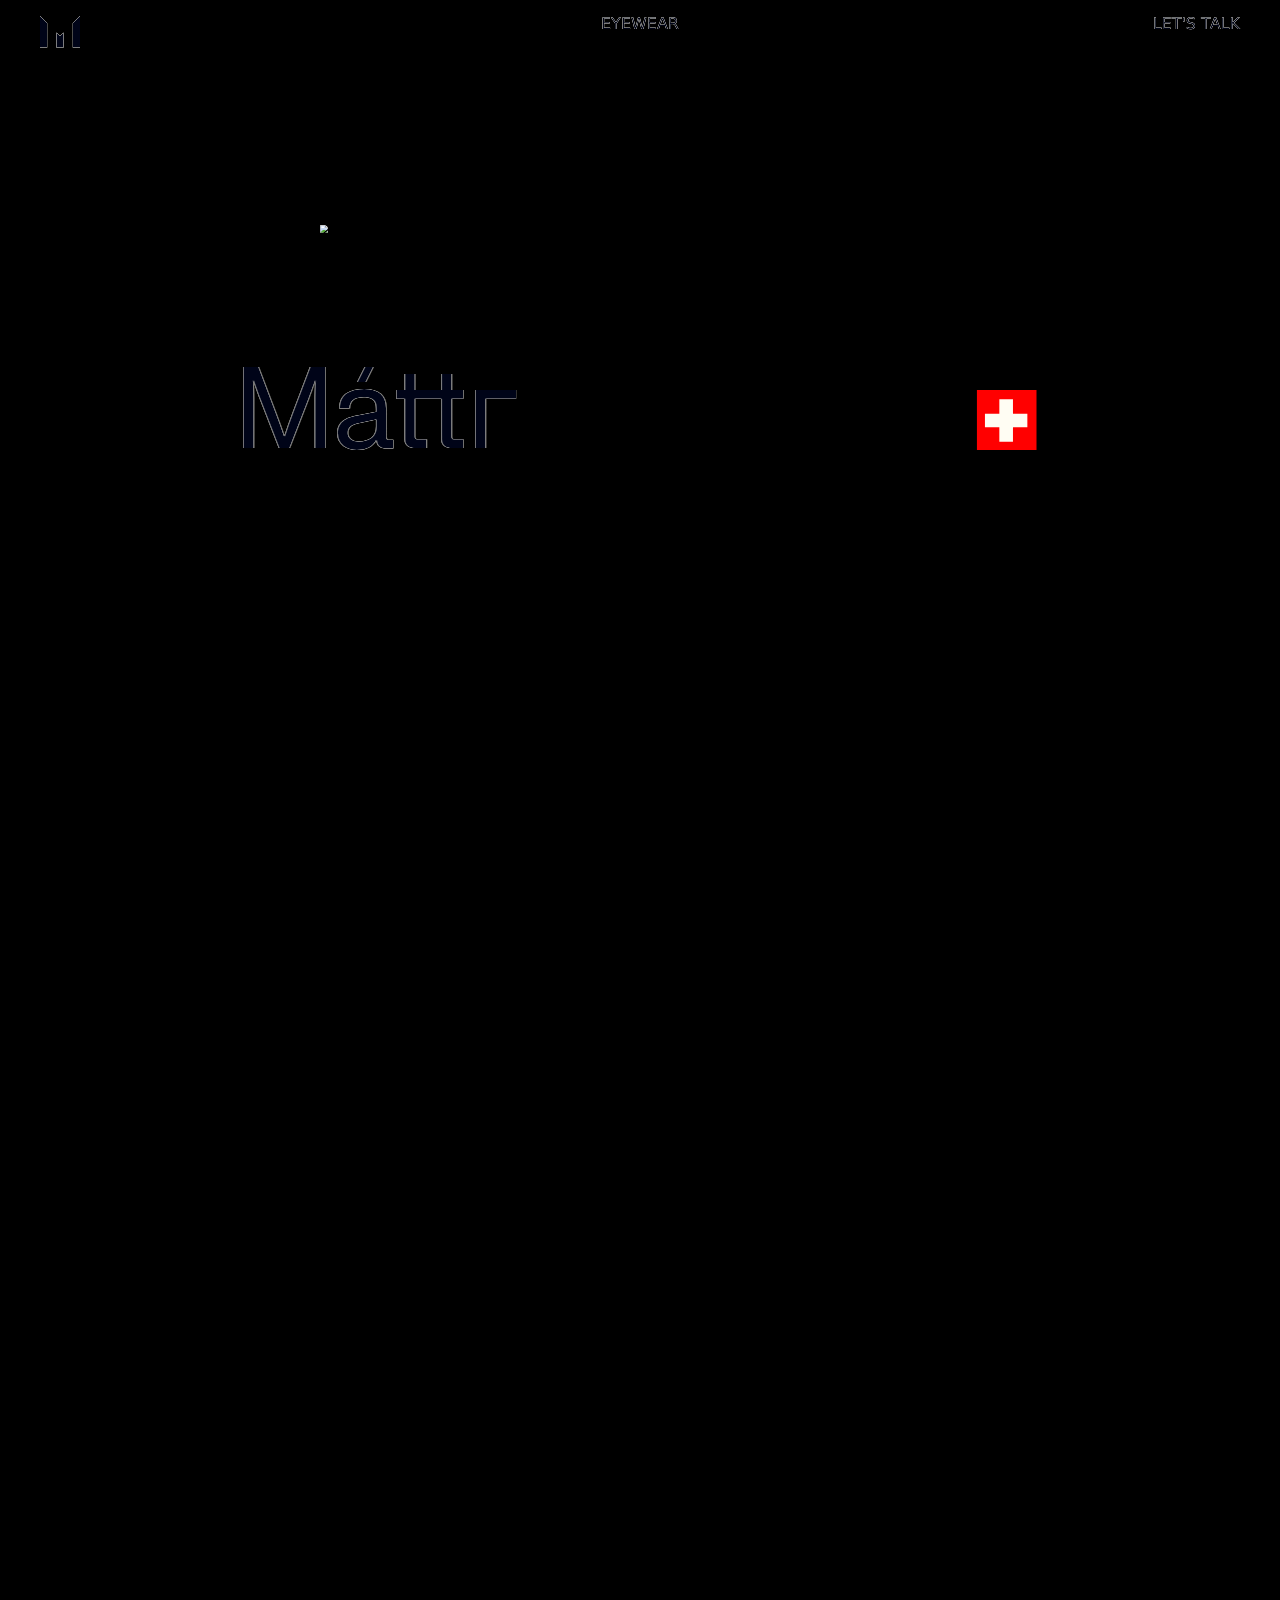
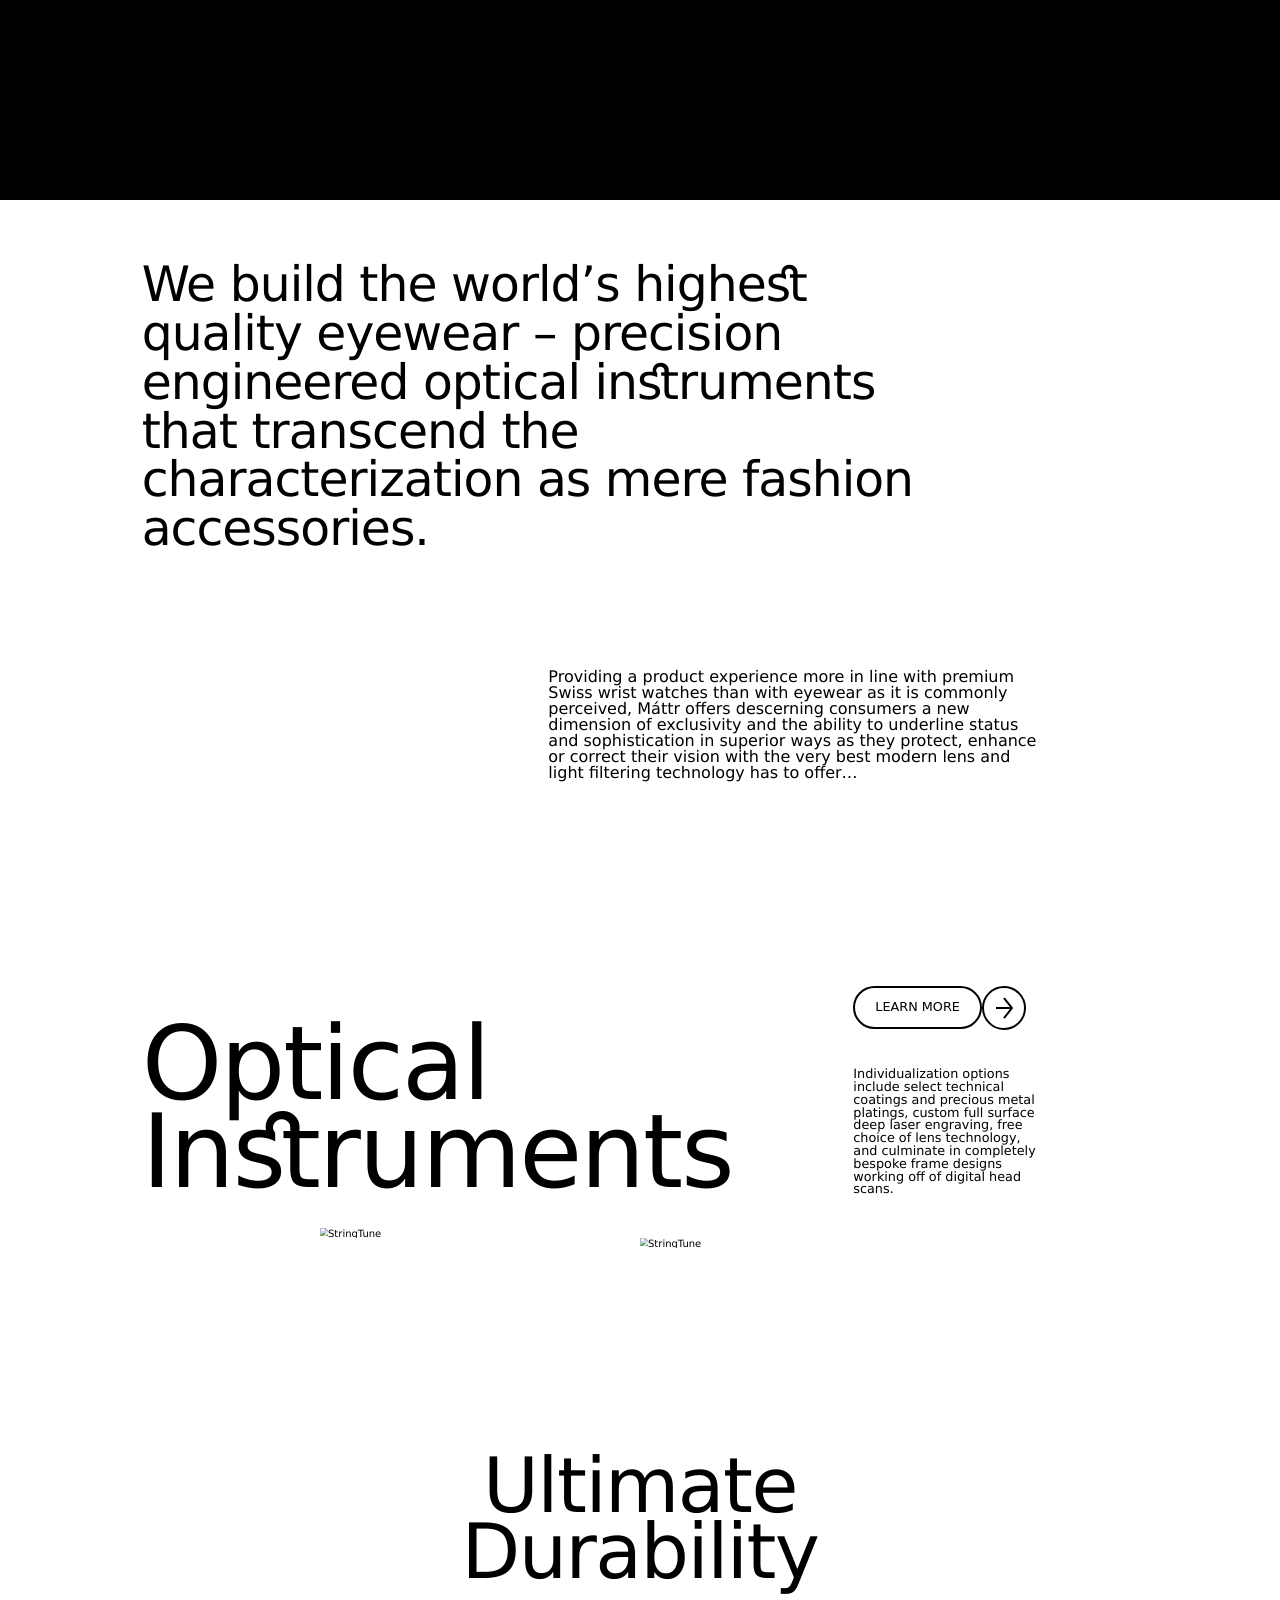
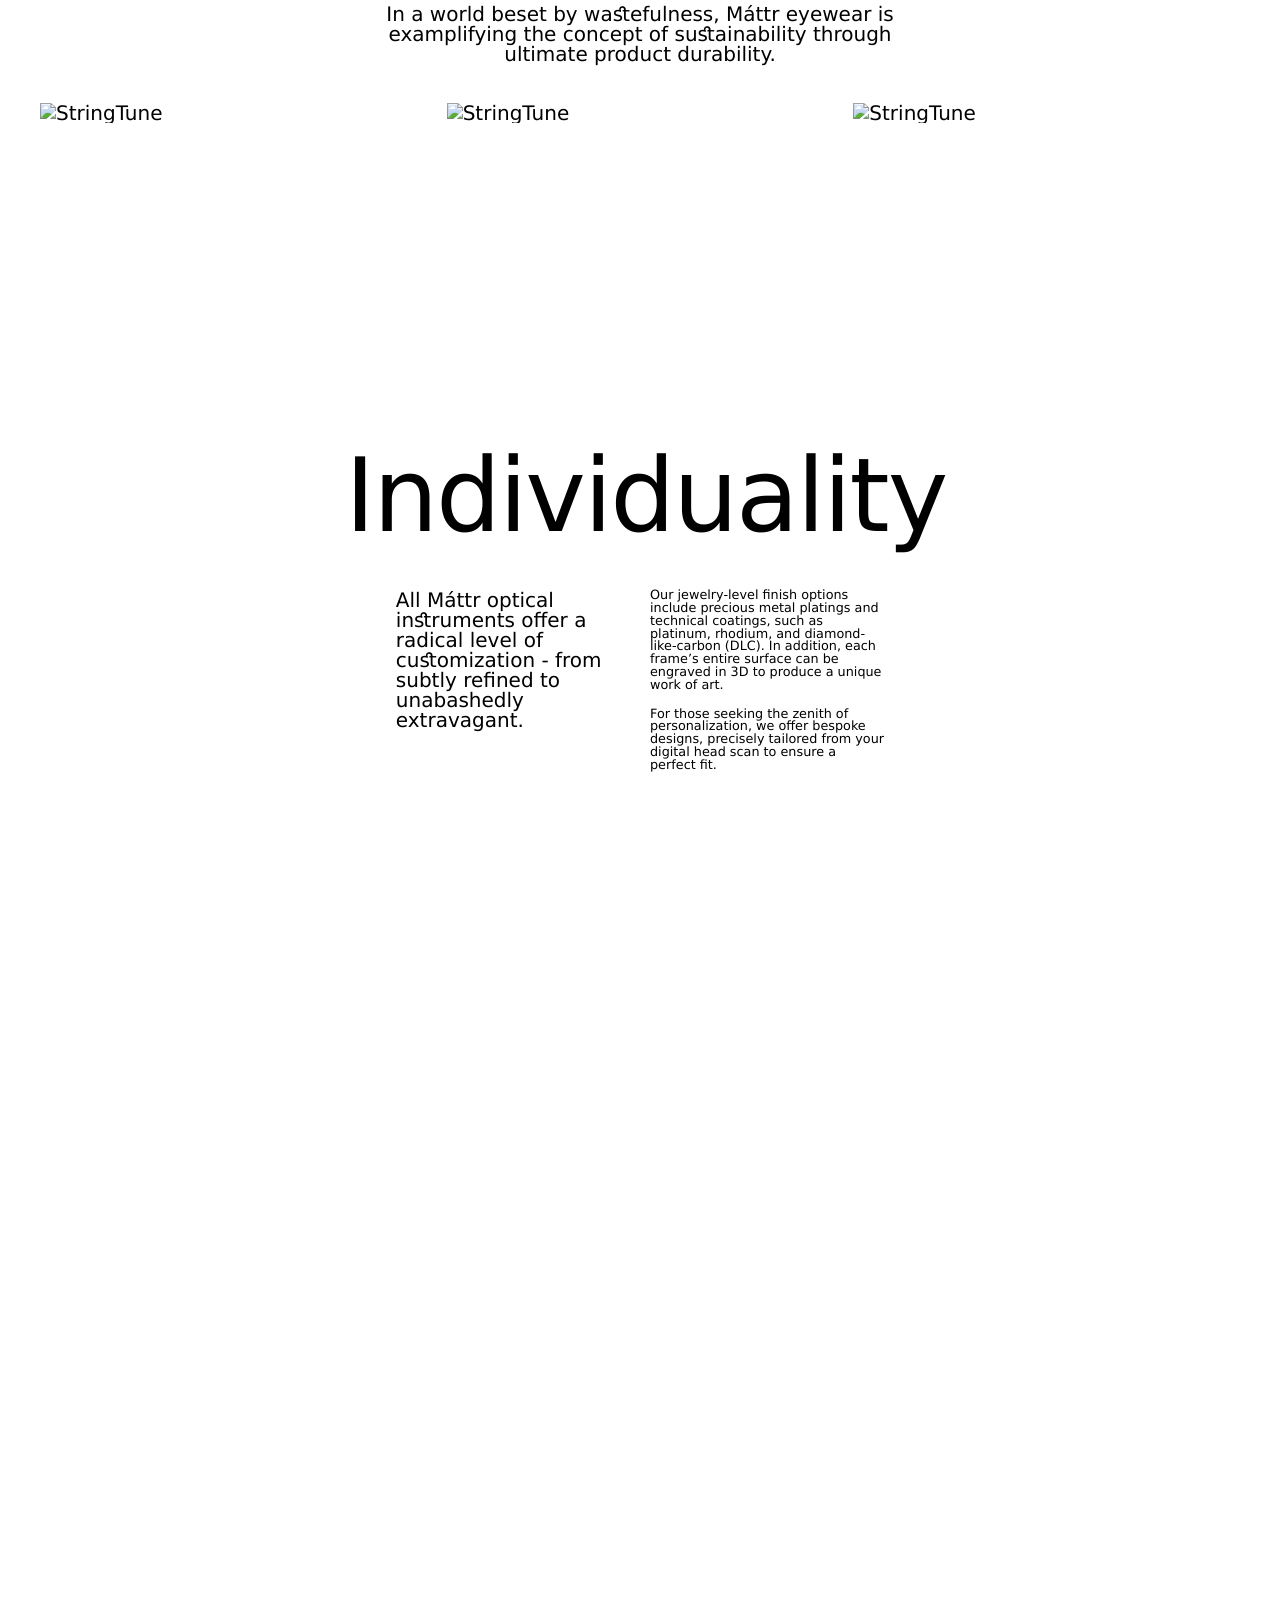
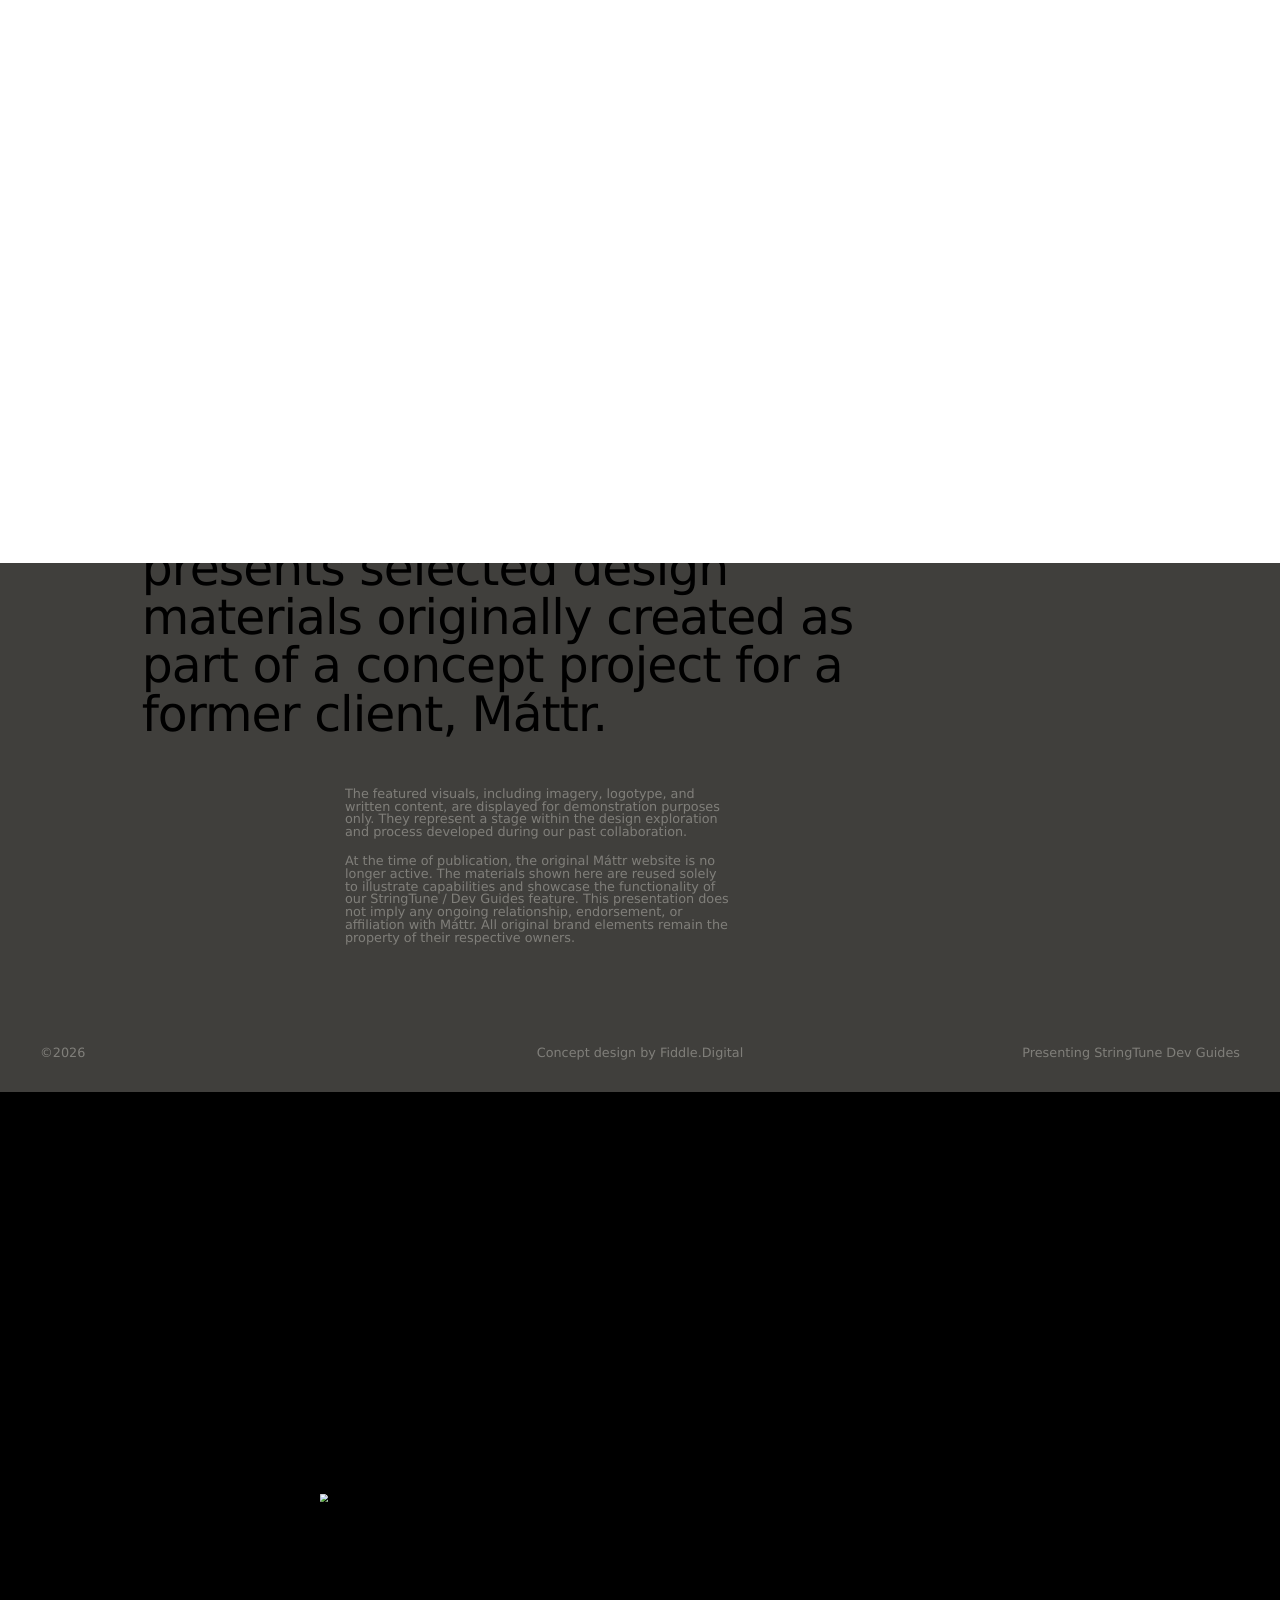
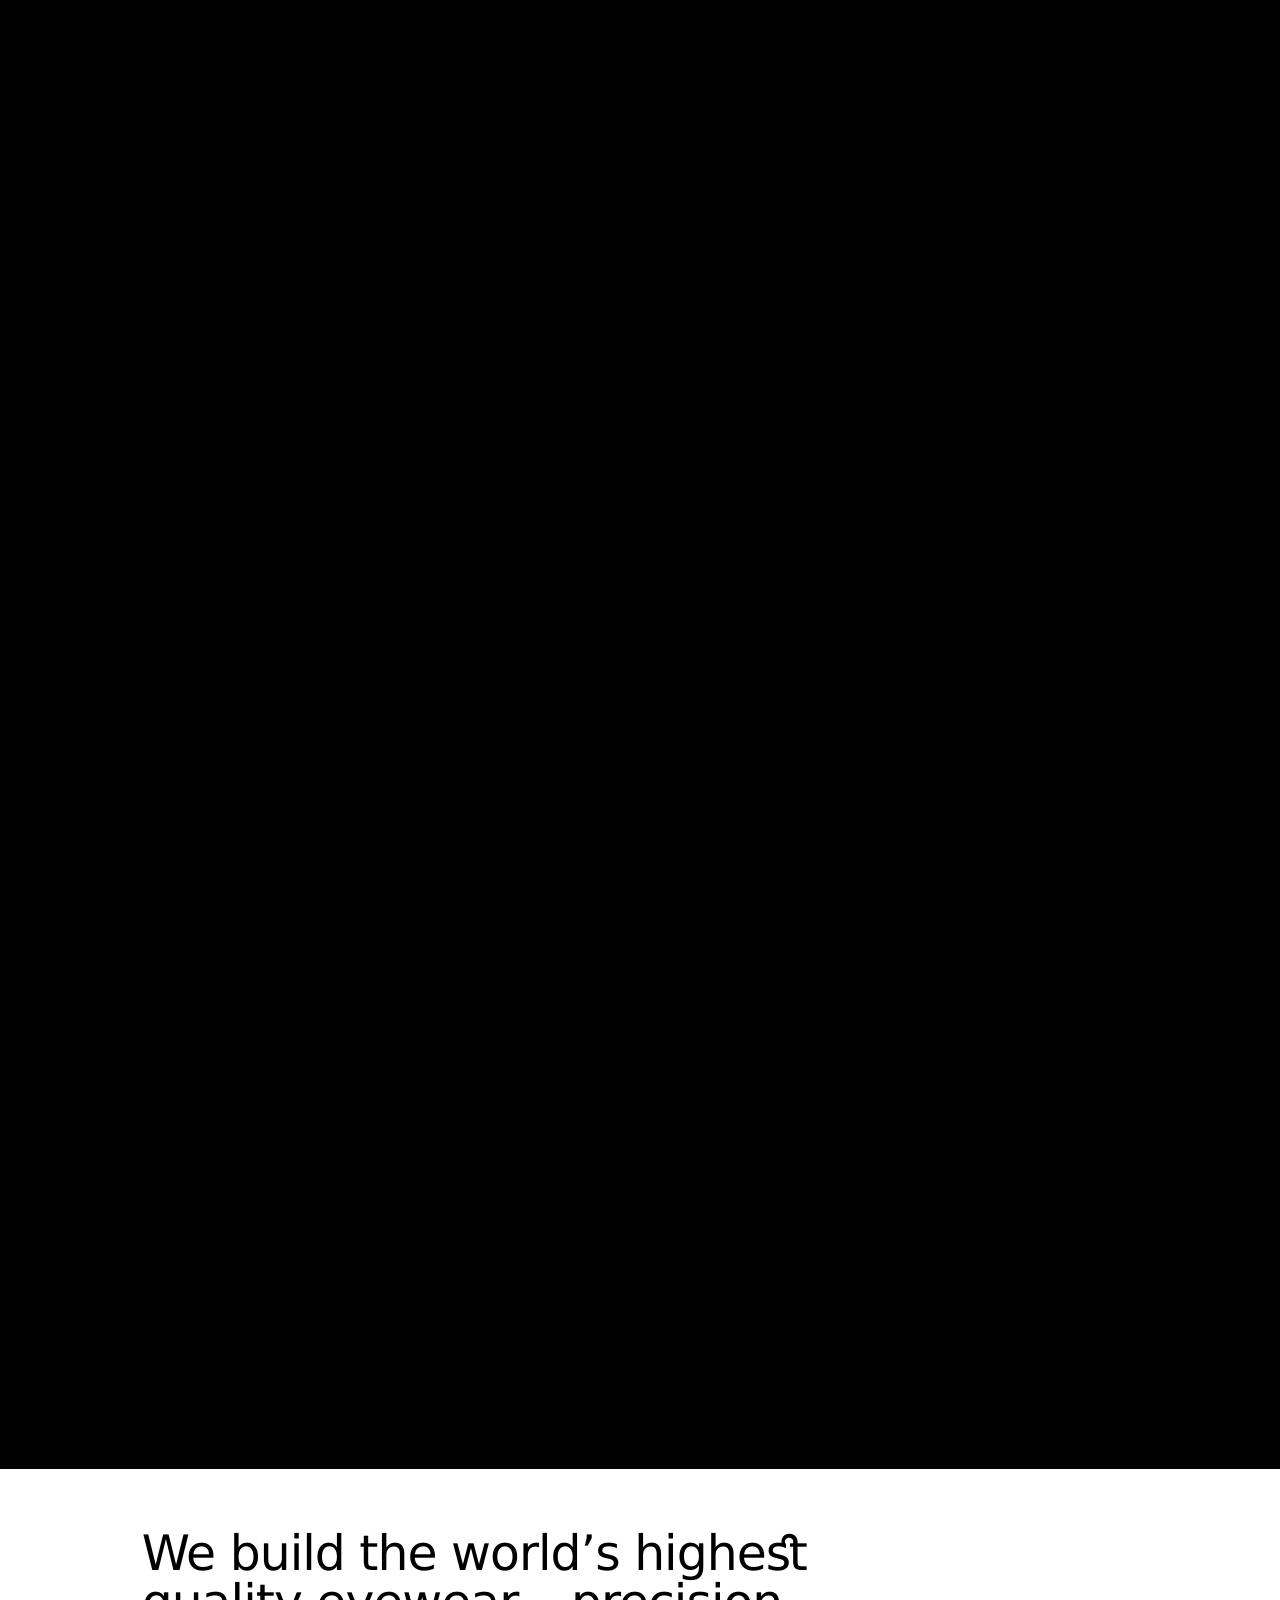
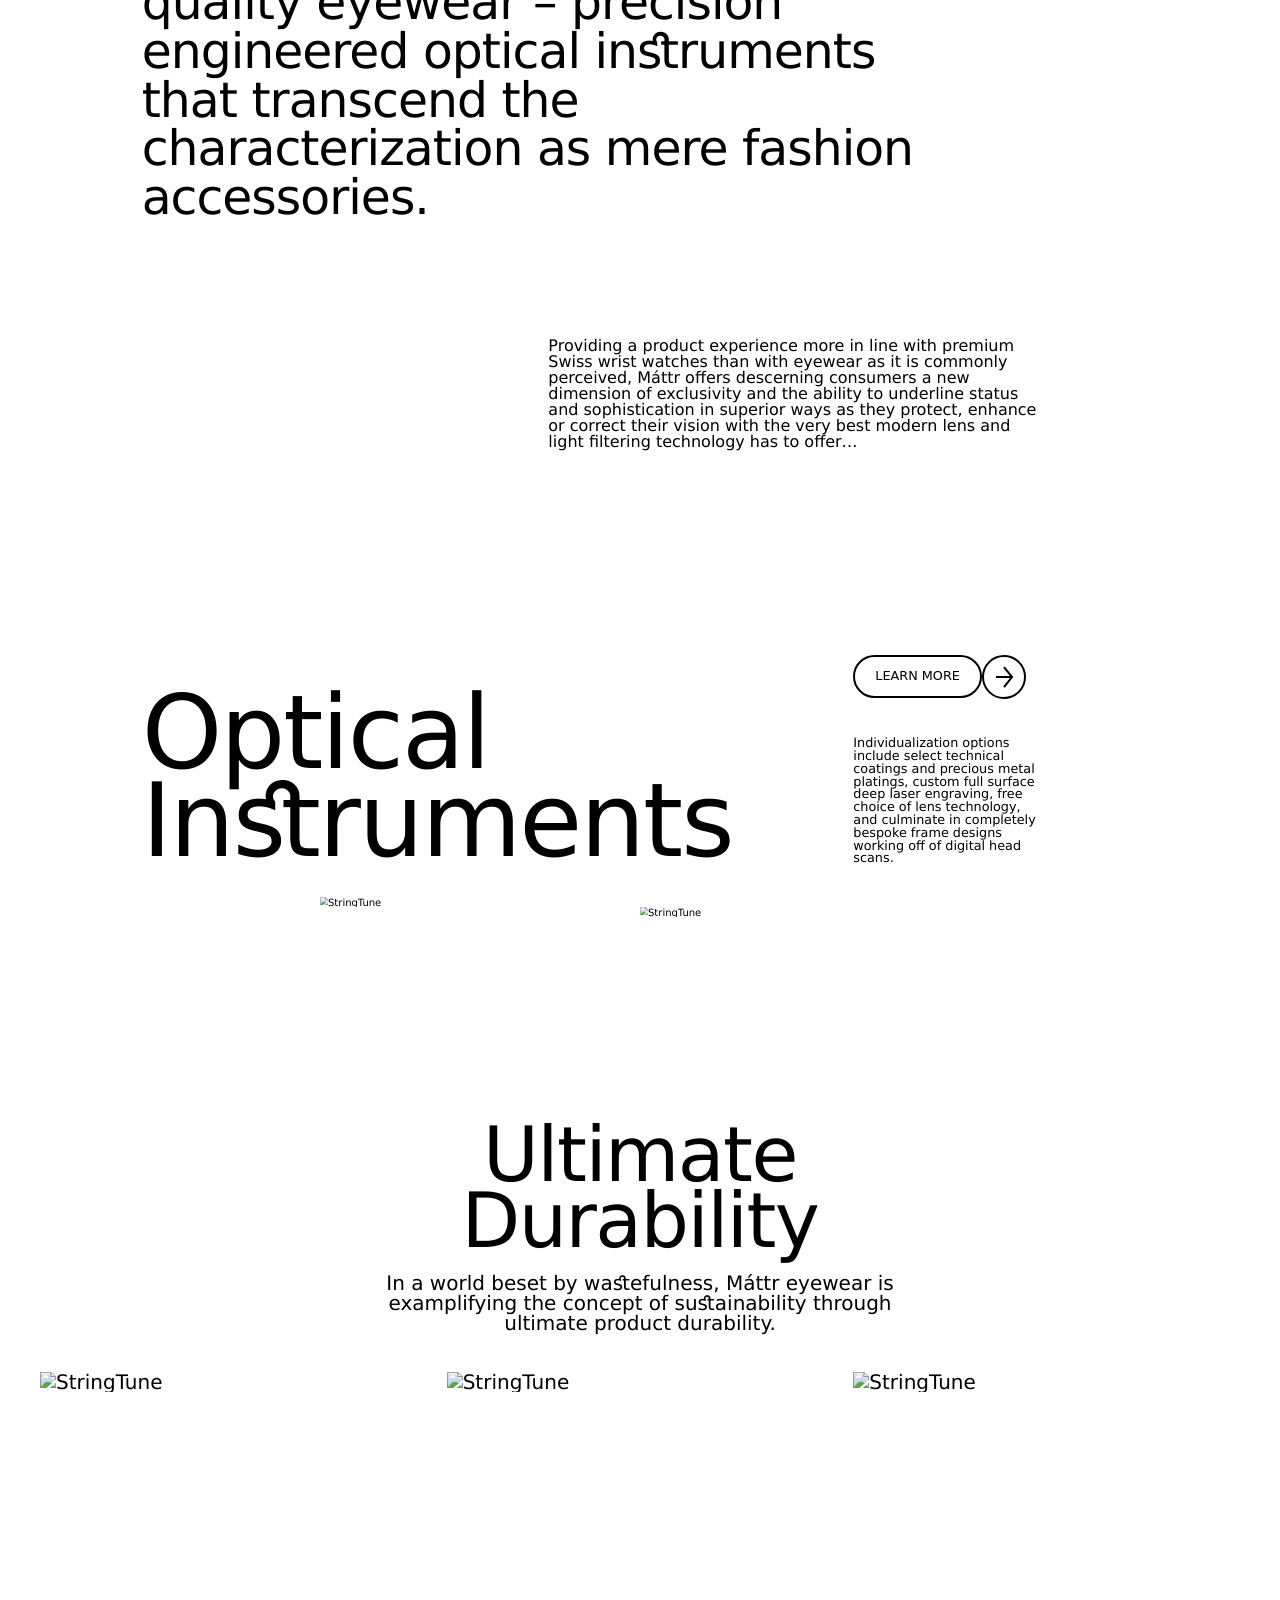
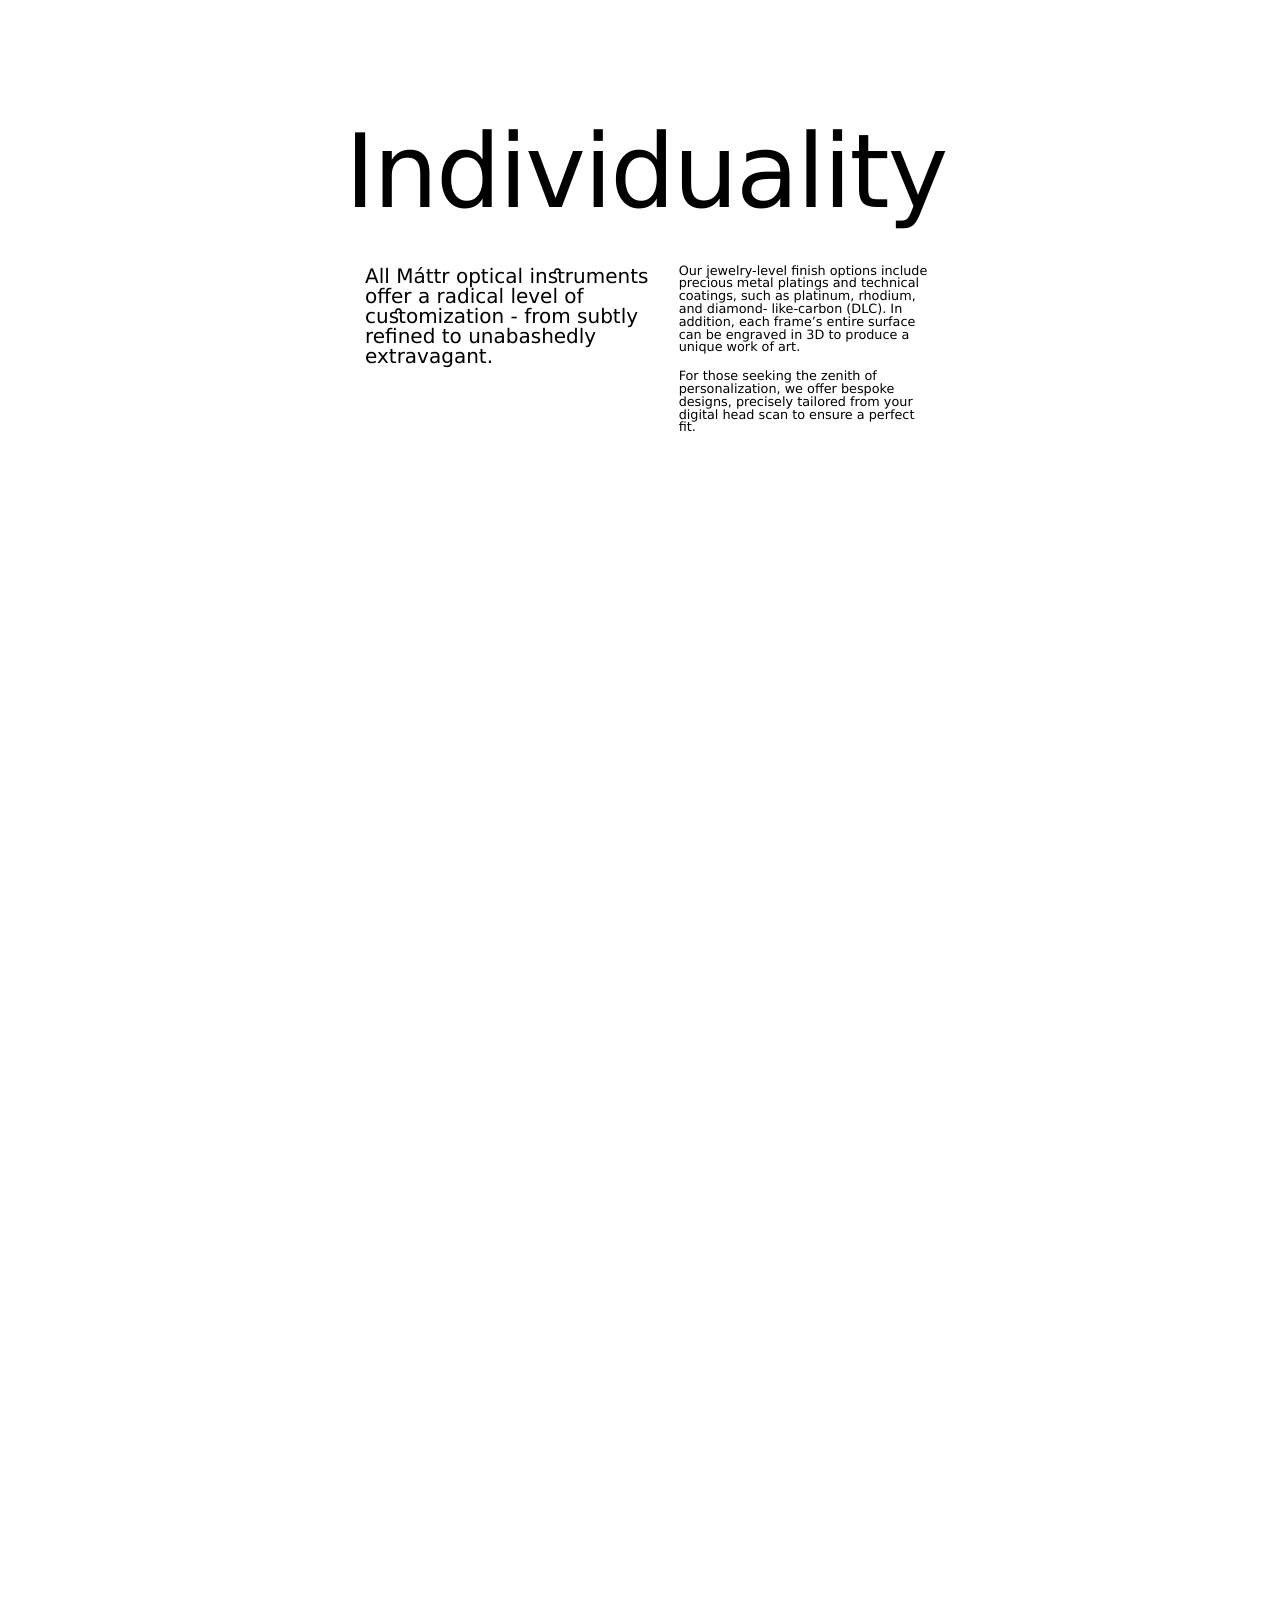
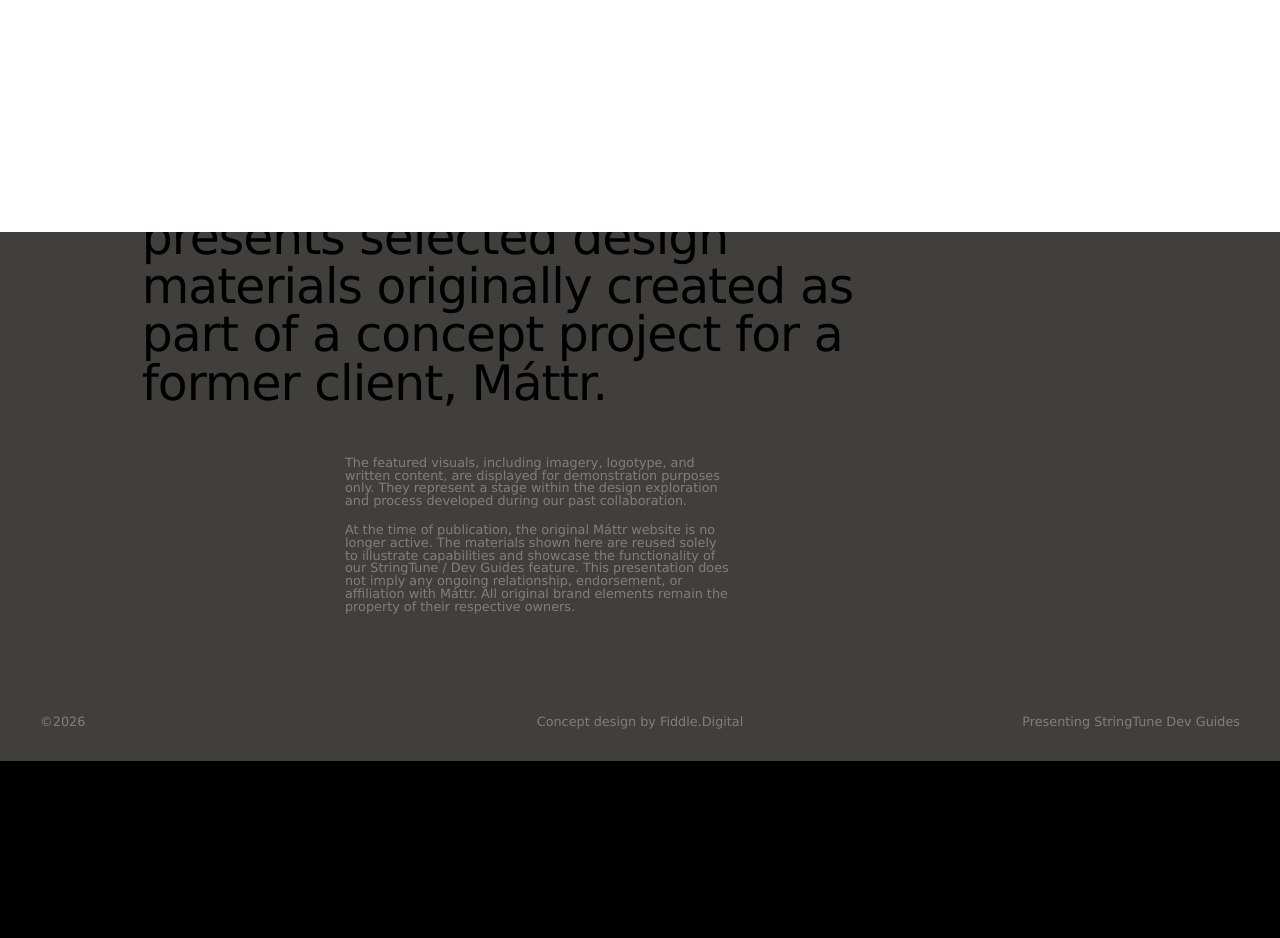
==== index.html @ d2b62308 "Rename dev-guides-demo.fiddle.digital.html to index.html" ====
<!doctype html>
<html lang="en">
 <head>
  <meta charset="utf-8">
  <meta name="viewport" content="width=device-width, initial-scale=1">
  <title>String Tune</title>
  <style>@charset "UTF-8";h1,h2,h3,h4,h5,h6,p{margin:0}ol,ol *,ul,ul *{list-style-type:none;margin:0;padding:0}hr{background-color:rgba(var(--c-white),.1);border:none;height:1px}input,textarea{background-color:transparent;border:none;border-radius:.2rem;box-shadow:inset 0 0 0 2px var(--c-black);box-sizing:border-box;color:var(--c-black);cursor:text;display:block;font-family:var(--font);font-feature-settings:"dlig","ss03","ss08","ss06";font-size:16px;margin:0;padding:.4rem}@media(min-width:1024px){input,textarea{display:inline-block;font-size:var(--body-font-size)}}input:-moz-focusring,input:-moz-submit-invalid,input:invalid,input:optional,input:required,textarea:-moz-focusring,textarea:-moz-submit-invalid,textarea:invalid,textarea:optional,textarea:required{border:none;box-shadow:none;outline:none}input:-internal-autofill-selected,input:-webkit-autofill,input:-webkit-autofill:focus,input:-webkit-autofill:hover,select:-webkit-autofill,select:-webkit-autofill:focus,select:-webkit-autofill:hover,textarea:-webkit-autofill,textarea:-webkit-autofill:focus,textarea:-webkit-autofill:hover{background-color:var(--c-black)!important;background-image:none!important;-webkit-box-shadow:0 0 0 1000px var(--c-black) inset;color:var(--c-white)!important}input:-webkit-autofill{-webkit-text-fill-color:var(--c-white)!important}input::-moz-placeholder,textarea::-moz-placeholder{color:var(--c-purple);opacity:1}input::placeholder,textarea::placeholder{color:var(--c-purple);opacity:1}input[disabled]::-moz-placeholder,textarea[disabled]::-moz-placeholder{color:var(--c-purple);opacity:0}input[disabled]::placeholder,textarea[disabled]::placeholder{color:var(--c-purple);opacity:0}input:focus,textarea:focus{outline:none}input:focus,input:hover,textarea:focus,textarea:hover{box-shadow:inset 0 0 0 2px var(--c-black),0 0 0 1px var(--c-black)}input.-naked,textarea.-naked{box-shadow:none}button{background-color:transparent;border:none;color:var(--c-white);cursor:pointer;font-family:var(--font);font-size:var(--body-font-size);line-height:var(--body-line-height,1.2);margin:0;padding:0;touch-action:manipulation}button,button span{display:block;position:relative}figure{margin:0}img,svg,video{display:block;width:100%}.-dn{display:none}@font-face{font-family:Switzer-Bold;font-style:normal;src:url(/fonts/Switzer-Semibold.woff2) format("woff2")}@font-face{font-family:Switzer-Medium;font-style:normal;src:url(/fonts/Switzer-Medium.woff2) format("woff2")}:root{--type-step:1.25;--body-font-size:1rem;--body-line-height:1;--p:1rem;--m:calc(var(--p)/var(--type-step));--mm:calc(var(--m)/var(--type-step));--h6:calc(var(--p)*var(--type-step));--h5:calc(var(--h6)*var(--type-step));--h4:calc(var(--h5)*var(--type-step));--h3:calc(var(--h4)*var(--type-step));--h2:calc(var(--h3)*var(--type-step));--h1:calc(var(--h2)*var(--type-step));--large:clamp(var(--h1),calc(var(--h1)*pow(var(--type-step), 4)),8vw);--ls-intencity:-2}h1,h2,h3,h4,h5,h6{font-family:var(--font);font-weight:400;line-height:var(--body-line-height)}.-h1,h1{font-family:var(--font-m);font-size:var(--h1);letter-spacing:calc(var(--h1)/100*var(--ls-intencity));line-height:.857}.-h2,h2{font-size:var(--h2);letter-spacing:calc(var(--h2)/100*var(--ls-intencity));line-height:.952}.-h3,h3{font-size:var(--h3);letter-spacing:calc(var(--h3)/100*var(--ls-intencity));line-height:1}.-h4,h4{font-size:var(--h4);letter-spacing:calc(var(--h4)/100*var(--ls-intencity));line-height:1}.-h5,h5{font-size:var(--h5);letter-spacing:calc(var(--h5)/100*var(--ls-intencity));line-height:1.1}.-h6,h6{font-size:var(--h6);letter-spacing:calc(var(--h6)/100*var(--ls-intencity));line-height:1.1}.-lrg{font-family:var(--font-m);font-size:var(--large);letter-spacing:calc(var(--large)/100*var(--ls-intencity));line-height:.859}.-p{font-size:var(--p)}.-m,.-p{letter-spacing:normal;line-height:var(--body-line-height)}.-m{font-feature-settings:normal;font-size:var(--m)}.-mm{font-feature-settings:"ss03";font-size:var(--mm);letter-spacing:normal;line-height:var(--body-line-height)}.-m.-up,.-mm.-up{font-family:var(--font-m)}.-up{line-height:1;text-transform:uppercase}.-noup{text-transform:none}.-tac{text-align:center}.-taj{line-height:1;text-align:justify;-moz-text-align-last:justify;text-align-last:justify}a{color:var(--c-black);text-decoration:none}.-black a{color:var(--c-white)}@media(min-width:1024px){.-link,a{--h-underline:1px;background:linear-gradient(0deg,var(--c-black),var(--c-black)) no-repeat 100% 100%/0 var(--h-underline);transition:background-size .45s var(--f-smooth)}.-black .-link,.-black a{background:linear-gradient(0deg,var(--c-white),var(--c-white)) no-repeat 100% 100%/0 var(--h-underline)}.-link:hover,a:hover{background-position-x:left;background-size:100% var(--h-underline);transition:background-size .45s var(--f-cubic)}a.-exact-active,a.-nl{--h-underline:none;background:none}}@media(max-width:1600px){.-mid-h1{font-size:var(--h1);letter-spacing:calc(var(--h1)/100*var(--ls-intencity));line-height:.857}.-mid-h2{font-size:var(--h2);letter-spacing:calc(var(--h2)/100*var(--ls-intencity));line-height:.952}.-mid-h3{font-size:var(--h3);letter-spacing:calc(var(--h3)/100*var(--ls-intencity));line-height:1}.-mid-h4{font-size:var(--h4);letter-spacing:calc(var(--h4)/100*var(--ls-intencity));line-height:1}.-mid-h5{font-size:var(--h5);letter-spacing:calc(var(--h5)/100*var(--ls-intencity));line-height:1.1}.-mid-h6{font-size:var(--h6);letter-spacing:calc(var(--h6)/100*var(--ls-intencity));line-height:1.1}.-mid-lrg{font-size:var(--large);letter-spacing:calc(var(--large)/100*var(--ls-intencity));line-height:.859}.-mid-p{font-size:var(--p);letter-spacing:normal;line-height:var(--body-line-height)}.-mid-m{font-size:var(--m)}.-mid-m,.-mid-mm{letter-spacing:normal;line-height:1}.-mid-mm{font-size:var(--mm)}.-mid-up{text-transform:uppercase}.-mid-tac{text-align:center}.-mid-taj{text-align:justify;-moz-text-align-last:justify;text-align-last:justify}}@media(max-width:1024px){.-m-h1{font-size:var(--h1);letter-spacing:calc(var(--h1)/100*var(--ls-intencity));line-height:.857}.-m-h2{font-size:var(--h2);letter-spacing:calc(var(--h2)/100*var(--ls-intencity));line-height:.952}.-m-h3{font-size:var(--h3);letter-spacing:calc(var(--h3)/100*var(--ls-intencity));line-height:1}.-m-h4{font-size:var(--h4);letter-spacing:calc(var(--h4)/100*var(--ls-intencity));line-height:1}.-m-h5{font-size:var(--h5);letter-spacing:calc(var(--h5)/100*var(--ls-intencity))}.-m-h5,.-m-h6{line-height:1.1}.-m-h6{font-size:var(--h6);letter-spacing:calc(var(--h6)/100*var(--ls-intencity))}.-m-lrg{font-size:var(--large);line-height:.859}.-m-p{font-size:var(--p);letter-spacing:normal;line-height:var(--body-line-height)}.-m-m{font-size:var(--m)}.-m-m,.-m-mm{letter-spacing:normal;line-height:1}.-m-mm{font-size:var(--mm)}.-m-up{text-transform:uppercase}.-m-tac{text-align:center}.-m-taj{text-align:justify;-moz-text-align-last:justify;text-align-last:justify}}.fdcm--setup{--fdcm--font:"Manrope",system-ui,-apple-system,BlinkMacSystemFont,"Segoe UI",Roboto,Oxygen,Ubuntu,Cantarell,"Open Sans","Helvetica Neue",sans-serif;--fdcm--font-size:1rem;--fdcm--font-step:1.28;--fdcm--line-height:1.4;--fdcm--timing-function:cubic-bezier(.22,.31,0,1);--fdcm--border-radius-default:.3rem;--fdcm--bg-default:#101214;--fdcm--body-text-main-default:#ded4e6;--fdcm--body-text-secondary-default:#b8a5b8;--fdcm--body-text-reverse-default:var(--fdcm--bg-default);--fdcm--ui-main-default:var(--fdcm--body-text-secondary-default);--fdcm--ui-secondary-default:#544d56;--fdcm--ui-highlight-main-default:#fff;--fdcm--ui-highlight-secondary-default:#746a76}.fdcm--container,.fdcm--setup button{font-family:var(--fdcm--font);font-size:var(--fdcm--font-size);font-weight:500;line-height:var(--fdcm--line-height)}.fdcm--container{background-color:var(--fdcm--bg,var(--fdcm--bg-default));border-radius:calc(var(--fdcm--border-radius, var(--fdcm--border-radius-default))*2);bottom:var(--fdcm--position-bottom,1em);color:var(--fdcm--body-text-secondary,var(--fdcm--body-text-secondary-default));font-optical-sizing:auto;left:var(--fdcm--position-left,1em);max-width:540px;opacity:1;padding:.8rem 1rem 1rem;position:fixed;right:var(--fdcm--position-right,1em);transform:translate(0);transition:transform .15s var(--fdcm--timing-function),opacity .15s var(--fdcm--timing-function);z-index:90}.fdcm--container.-leave{opacity:0;transform:translateY(1rem)}.fdcm--setup.-light-theme{--fdcm--bg-default:#fff;--fdcm--body-text-main-default:#101214;--fdcm--body-text-secondary-default:#596375;--fdcm--ui-main-default:#ded4e6;--fdcm--ui-secondary-default:#e6dfe4;--fdcm--ui-highlight-main-default:#b8a5b8;--fdcm--ui-highlight-secondary-default:#c9c3c8}.fdcm--title{font-size:calc(var(--fdcm--font-size)*var(--fdcm--font-step));margin-bottom:calc(var(--fdcm--font-size)/2)}.fdcm--subtitle,.fdcm--title{color:var(--fdcm--body-text-main,var(--fdcm--body-text-main-default));font-weight:600}.fdcm--description button{display:block}.fdcm--link{background:none;color:var(--fdcm--body-text-main,var(--fdcm--body-text-main-default));cursor:pointer;display:inline;font-weight:600;margin:0;padding:0;text-decoration:underline}.fdcm--setup:not(.-light-theme) .fdcm--link.-secondary{color:var(--fdcm--ui-highlight-secondary,var(--fdcm--ui-highlight-secondary-default))}.fdcm--actions{display:flex;gap:.5rem;margin-top:calc(var(--fdcm--font-size)*1);width:100%}.fdcm--button{background-color:var(--fdcm--ui-main,var(--fdcm--ui-main-default));border-radius:calc(var(--fdcm--border-radius, var(--fdcm--border-radius-default))*1);color:var(--fdcm--body-text-reverse,var(--fdcm--body-text-reverse-default));flex:1;font-size:clamp(12px,var(--fdcm--font-size)/var(--fdcm--font-step),var(--fdcm--font-size)/var(--fdcm--font-step));padding:.6rem 1.8rem;white-space:nowrap}.-light-theme .fdcm--button,.fdcm--button.-secondary{color:var(--fdcm--body-text-main,var(--fdcm--body-text-main-default))}.fdcm--button.-secondary{background-color:var(--fdcm--ui-secondary,var(--fdcm--ui-secondary-default))}@media(min-width:1024px){.fdcm--setup{--fdcm--font-size:.7rem;bottom:var(--fdcm--position-bottom,1em);left:var(--fdcm--position-left,initial);right:var(--fdcm--position-right,1em);top:var(--fdcm--position-top,initial)}.fdcm--link:hover{color:var(--fdcm--ui-highlight-main,var(--fdcm--ui-highlight-main-default))!important}.-light-theme .fdcm--link.-secondary:hover{color:var(--fdcm--body-text-secondary,var(--fdcm--body-text-secondary-default))}.fdcm--button{transition:background-color .3s var(--fdcm--timing-function)}.fdcm--button.-primary:hover{background-color:var(--fdcm--ui-highlight-main,var(--fdcm--ui-highlight-main-default))}.fdcm--button.-secondary:hover{background-color:var(--fdcm--ui-highlight-secondary,var(--fdcm--ui-highlight-secondary-default))}}.fdcm--popup{align-items:center;color:var(--fdcm--body-text-secondary,var(--fdcm--body-text-secondary-default));display:flex;font-family:var(--fdcm--font);font-optical-sizing:auto;font-size:var(--fdcm--font-size);font-weight:500;justify-content:center;inset:0;line-height:var(--fdcm--line-height);overflow:hidden;position:fixed;z-index:100000000}.fdcm--overlay{background-color:transparent;display:block;height:100%;left:0;position:absolute;top:0;transition:background-color .3s var(--fdcm--timing-function);width:100%}.fdcm--overlay.-ready{background-color:#000c}.fdcm--setting-container{background-color:var(--fdcm--bg,var(--fdcm--bg-default));border-radius:calc(var(--fdcm--border-radius, var(--fdcm--border-radius-default))*2);max-width:720px;opacity:0;overflow:hidden;position:relative;transform:scale(1.2) translate(0);transition:transform .225s var(--fdcm--timing-function),opacity .225s var(--fdcm--timing-function);transition-delay:75ms}.fdcm--setting-container.-ready{opacity:1;transform:scale(1) translate(0)}.fdcm--header{align-items:center;background-color:var(--fdcm--bg,var(--fdcm--bg-default));border-bottom:1px solid var(--fdcm--ui-secondary,var(--fdcm--ui-secondary-default));display:flex;justify-content:space-between;padding:.8rem 1rem}.fdcm--header .fdcm--title{margin-bottom:0}.fdcm--icon-close{display:block;padding:calc(var(--fdcm--font-size)/4)}.fdcm--icon-close:before{aspect-ratio:1/1;content:"×";display:block;font-size:calc(var(--fdcm--font-size)*var(--fdcm--font-step)*var(--fdcm--font-step));line-height:calc(var(--fdcm--font-size)*var(--fdcm--font-step)*var(--fdcm--font-step));width:calc(var(--fdcm--font-size)*var(--fdcm--font-step)*var(--fdcm--font-step))}.fdcm--body{max-height:60vh;overflow-y:scroll}.fdcm--body-scroll{padding:1rem 1rem 0}.fdcm--settings{margin-bottom:calc(var(--fdcm--font-size)*2);margin-top:calc(var(--fdcm--font-size)*2)}.fdcm--item-head{align-items:center;border-bottom:1px solid var(--fdcm--ui-secondary,var(--fdcm--ui-secondary-default));color:var(--sc-button-secondary-text,#bdaeb9);cursor:pointer;display:flex;justify-content:space-between;position:relative}.fdcm--item-head:before{background-color:var(--fdcm--ui-secondary,var(--fdcm--ui-secondary-default));border-radius:calc(var(--fdcm--border-radius, var(--fdcm--border-radius-default))*1) calc(var(--fdcm--border-radius, var(--fdcm--border-radius-default))*1) 0 0;content:"";display:block;height:100%;left:0;opacity:.2;position:absolute;top:0;transform:scaleY(0);transform-origin:50% 100%;width:100%}.fdcm--settings-item.-opened .fdcm--item-head:before{transform:scale(1)}.fdcm--label-wrap{align-items:center;display:flex;margin-left:calc(var(--fdcm--font-size)/1);padding:calc(var(--fdcm--font-size)/1) 0;position:relative}.fdcm--toggle-container{display:inline-block;height:calc(var(--fdcm--font-size)*1.25);position:relative;width:calc(var(--fdcm--font-size)*2)}.fdcm--toggle-container input{display:none}.fdcm--toggle{background-color:var(--fdcm--ui-secondary,var(--fdcm--ui-secondary-default));border-radius:calc(var(--fdcm--font-size)*1);cursor:pointer;inset:0;position:absolute;transition:background-color .15s var(--fdcm--timing-function)}.fdcm--toggle:before{background-color:var(--sc-toggle-knob-bg,var(--sc-cookie-category-block-bg,#101214));border-radius:50%;content:"";display:block;height:calc(var(--fdcm--font-size)*1);left:calc(var(--fdcm--font-size)*.125);position:absolute;top:calc(var(--fdcm--font-size)*.125);transition:transform .3s var(--fdcm--timing-function);width:calc(var(--fdcm--font-size)*1)}.fdcm--toggle-container input:checked+.fdcm--toggle:before{background-color:var(--fdcm--ui-highlight-main,var(--fdcm--ui-highlight-main-default));transform:translate(calc(var(--fdcm--font-size)*.75))}.fdcm--toggle-label{cursor:pointer;margin-left:.5rem}.fdcm--toggle-label::selection{background-color:transparent}.fdcm--toggle-label::-moz-selection{background-color:transparent}.fdcm--icon-dropdown{padding:calc(var(--fdcm--font-size)/1);position:relative}.fdcm--icon-dropdown:before{aspect-ratio:1/1;border:solid var(--fdcm--body-text-secondary,var(--fdcm--body-text-secondary-default));border-width:0 calc(var(--fdcm--font-size)/7) calc(var(--fdcm--font-size)/7) 0;content:"";display:block;padding:calc(var(--fdcm--font-size)/6);transform:rotate(45deg)}.fdcm--settings-item.-opened .fdcm--icon-dropdown{transform:scaleY(-1)}.fdcm--item-conent{display:none;padding:calc(var(--fdcm--font-size)/1);position:relative}.fdcm--item-conent:before{background-color:var(--fdcm--ui-secondary,var(--fdcm--ui-secondary-default));border-radius:0 0 calc(var(--fdcm--border-radius, var(--fdcm--border-radius-default))*1) calc(var(--fdcm--border-radius, var(--fdcm--border-radius-default))*1);content:"";display:block;height:100%;left:0;opacity:.2;position:absolute;top:0;width:100%}.fdcm--item-conent p{font-size:clamp(12px,var(--fdcm--font-size)/var(--fdcm--font-step),var(--fdcm--font-size)/var(--fdcm--font-step));position:relative}.fdcm--settings-item.-opened .fdcm--item-conent{display:block}.fdcm--settings-item.-readonly .fdcm--toggle-container{opacity:.5}.fdcm--settings-item.-readonly .fdcm--label-wrap{pointer-events:none}.fdcm--popup:not(.-light-theme) .fdcm--contact{color:var(--fdcm--ui-secondary,var(--fdcm--ui-secondary-default))}.fdcm--setting-container .fdcm--actions{margin:calc(var(--fdcm--font-size)*2) 1rem 1rem 1rem;width:auto}.fdcm--setting-container .fdcm--actions .fdcm--button.-primary{flex-grow:0;margin-right:auto}.fdcm--setting-container .fdcm--actions .fdcm--button.-secondary{flex-grow:0}@media(min-width:1024px){.fdcm--icon-close:hover{color:var(--fdcm--ui-highlight-main,var(--fdcm--ui-highlight-main-default))}.fdcm--item-head:before{transition:transform .3s var(--fdcm--timing-function)}.fdcm--item-head:hover:before{transform:scale(1)}.fdcm--item-head:hover .fdcm--icon-dropdown:before{border-color:var(--fdcm--ui-highlight-main,var(--fdcm--ui-highlight-main-default))}}@media(max-width:1024px){.fdcm--setting-container .fdcm--actions{flex-direction:column}.fdcm--setting-container .fdcm--actions .fdcm--button.-primary{margin-right:0}}.-marquee{align-content:stretch;align-items:center;display:flex;flex-direction:row;flex-wrap:nowrap;justify-content:center;overflow:hidden;width:100%}.-marquee .-move{animation:marquee 32s linear infinite;animation-play-state:paused;flex-shrink:0;position:relative;transform:translateZ(0);white-space:nowrap;will-change:transform}.-marquee .-move .-part{display:inline-block;height:100%;width:auto}.-marquee .-move .-part span{display:inline-block;padding-left:2rem;padding-right:2rem;vertical-align:middle}.-marquee .-move .-part img{display:inline-block;height:2rem;vertical-align:middle;width:auto}.-marquee.-hor .-move{animation:marqueeHor calc(var(--m-speed, 32s)*1s) linear infinite}.-marquee.-hor .-move .-part{display:flex;flex-direction:column}@keyframes marquee{0%{transform:translate3d(25%,0,0) rotate(.01deg)}to{transform:translate3d(-25%,0,0) rotate(.01deg)}}@keyframes marqueeHor{0%{transform:translate3d(0,25%,0) rotate(.01deg)}to{transform:translate3d(0,-25%,0) rotate(.01deg)}}:root{--c-white:#fff;--c-white-rgb:255,255,255;--c-black:#000;--c-grey:#807e79;--c-yellow-light:#fffdf3;--f-cubic:cubic-bezier(.22,.31,0,1);--f-cubic-in:cubic-bezier(.69,0,0,1);--f-fast:cubic-bezier(0,.81,.35,1);--f-smooth:cubic-bezier(.5,0,.3,1);--f-smooth-alt:cubic-bezier(.6,0,.05,1);--font:"Switzer-Bold",system-ui,-apple-system,BlinkMacSystemFont,"Segoe UI",Roboto,Oxygen,Ubuntu,Cantarell,"Open Sans","Helvetica Neue",sans-serif;--font-m:"Switzer-Medium",system-ui,-apple-system,BlinkMacSystemFont,"Segoe UI",Roboto,Oxygen,Ubuntu,Cantarell,"Open Sans","Helvetica Neue",sans-serif}:root .fdcm--setup{font-family:var(--font)}:root .fdcm--setup *,html{font-weight:400}html{background-color:var(--c-white);color:var(--c-black);font-family:var(--font);font-feature-settings:"dlig","ss03","ss08","ss06";font-size:16px;line-height:var(--body-line-height,1.2);-webkit-font-smoothing:antialiased;-moz-osx-font-smoothing:grayscale;text-rendering:optimizeLegibility;text-rendering:geometricPrecision}body{height:100vh;height:calc(var(--vh, 1vh)*100);margin:0;overflow:hidden}html.-loaded,html.-loaded body{height:auto;min-height:100vh;min-height:calc(var(--vh, 1vh)*100)}html.-loaded body{overflow:initial}#FiddleDigital-Introduces-StringTune{background-color:var(--c-white);min-height:100vh;min-height:calc(var(--vh, 1vh)*100)}:root{--g-columns:6;--columns:6;--g-gap:1rem;--g-margin:calc(var(--g-gap)*1);--col:calc(var(--vw, 1vw)*100/6 - var(--g-margin)*2/6 - var(--g-gap)*5/6)}@media(min-width:1024px){:root{--g-columns:12;--columns:12;--g-margin:calc(var(--g-gap)*2);--col:calc(var(--vw, 1vw)*100/12 - var(--g-margin)*2/12 - var(--g-gap)*11/12)}}.page{min-height:calc(var(--vh, 1vh)*100)}section{position:relative}svg{aspect-ratio:1/1;fill:var(--c-black);width:100%}.-w{margin:0 var(--g-margin)}@media(min-width:1024px){html{font-size:20px;line-height:var(--body-line-height,1.2)}}@media(min-width:1600px){html{font-size:22px;line-height:var(--body-line-height,1.2)}}@media(min-width:1920px){html{font-size:24px;line-height:var(--body-line-height,1.2)}}@media(min-width:2560px){html{font-size:28px;line-height:var(--body-line-height,1.2)}}.-a-scale-in,.-a-scale-out,.-a-to-bottom,.-a-to-bottom100,.-a-to-top,.-a-to-top100{--l-modifier:1;--l-delay:0}.-onload{visibility:hidden}.-a-scale-in{opacity:0;transform:scale(.5);transition:transform .3s var(--f-cubic),opacity .3s var(--f-cubic)}html.-loaded.-ready .-onload{visibility:visible}html.-loaded.-ready .-a-p.-inview .-a-scale-in,html.-loaded.-ready .-a-scale-in.-inview{opacity:1;transform:translateZ(0);transition:transform .9s var(--f-cubic),opacity .9s var(--f-cubic);transition-delay:calc(var(--l-delay)*1s + .15s)}.-splitted{display:flex;flex-wrap:wrap}.-splitted .-s-line{display:block}.-splitted .-s-word{display:inline-flex}.-splitted .-s-word .-s-char{opacity:0;transform:translate3d(0,2rem,0);transition:opacity .3s var(--f-cubic),transform .3s var(--f-cubic);will-change:transform opacity}.-splitted.-inview .-s-word .-s-char{opacity:1;transform:translateZ(0);transition:opacity .9s var(--f-cubic),transform .9s var(--f-cubic);transition-delay:calc(var(--char-start)/10*.3s + .3s)}html.-loaded.-ready .-st{visibility:visible}.-a-p.-splitt-random .-splitted .-s-word{opacity:0}html.-loaded .-a-p.-splitt-random.-inview .-splitted .-s-word{opacity:1;transition:opacity 0s var(--f-smooth);transition-delay:calc(var(--word-random-index)/10*.15s + .3s)}.lazyLoad{opacity:0;scale:1.5;transform:translateZ(0);transition:opacity 1.2s var(--f-cubic),scale 1.2s var(--f-cubic)}.-lzl-reverse .lazyLoad{scale:1}.lazyLoad.-loaded{opacity:1;scale:1}@media(min-width:1024px){.scrollbar{height:100vh;height:calc(var(--vh, 1vh)*100);position:fixed;right:0;top:0;width:16px;z-index:1000}.scrollbar:after{background-color:#64646426;border-left:1px solid rgba(0,0,0,.025);content:"";height:100%;left:0;opacity:0;position:absolute;top:0;transform:scaleX(.7);transform-origin:right center;transition:.3s;width:100%}.scrollbar .thumb{display:flex;height:var(--size);justify-content:center;position:absolute;transform:translateY(var(--position));width:100%;z-index:1002}.scrollbar .thumb:after{background-color:#64646480;border-radius:6px;bottom:4px;box-shadow:inset 0 0 0 1.5px #ffffff12;content:"";height:100%;opacity:0;position:absolute;top:4px;transform:scaleX(.7);transform-origin:right center;transition:.3s;width:11px}.scrollbar.-scroll .thumb:after{opacity:1}.scrollbar.-touch .thumb:after,.scrollbar.-touch:after,.scrollbar:hover .thumb:after,.scrollbar:hover:after{opacity:1;transform:scaleX(1)}.scrollbar.-hide{pointer-events:none}}div[data-fps]:after,div[data-position]:after{font-feature-settings:"ss03";font-size:var(--mm);letter-spacing:normal;line-height:var(--body-line-height)}</style>
  <style>.c-welcome[data-v-8d172b60]{background-color:var(--c-black)}.c-welcome .image[data-v-8d172b60]{contain:paint;height:calc(var(--vh, 1vh)*80)}.c-welcome .image>figure[data-v-8d172b60]{height:100%;opacity:calc(1 - var(--progress));rotate:calc(-20deg*var(--progress));scale:calc(1 + var(--progress)*.5);translate:0 calc(50%*var(--progress))}.c-welcome .image>figure[data-v-8d172b60] img{-o-object-fit:contain;object-fit:contain}.c-welcome .video[data-v-8d172b60]{height:calc(var(--vh, 1vw)*100)}.c-welcome .video .video-wrap[data-v-8d172b60]{height:100%}@media(min-width:1024px){.c-welcome .image[data-v-8d172b60]{height:calc(var(--vh, 1vh)*100)}.c-welcome .image>figure[data-v-8d172b60]{rotate:calc(-5deg*var(--progress));scale:calc(.5 + var(--progress)*.5)}.c-welcome .video[data-v-8d172b60]{height:calc(var(--vh, 1vh)*100)}.c-welcome .video .video-wrap[data-v-8d172b60]{scale:calc((var(--vw, 1vw)*100 - (var(--col)*6 + var(--g-margin)*2 + var(--g-gap)*6)*(1 - var(--vid-progress)))/(var(--vw, 1vw)*100));transform-origin:50% 0;translate:0 calc(var(--vh, 1vh)*-20 + var(--vh, 1vh)*20*var(--vid-progress))}}</style>
  <style>figure[data-v-03267075]{overflow:hidden;position:relative}figure.-fit[data-v-03267075]{align-items:center;display:flex;justify-content:center}figure.-fit img[data-v-03267075]{height:100%;-o-object-fit:cover;object-fit:cover;position:absolute;width:100%}figure[string][data-v-03267075]{clip-path:polygon(0 0,100% 0,100% 0,0 0)}figure.-inview[data-v-03267075]{clip-path:polygon(0 0,100% 0,100% 100%,0 100%);transition:clip-path 1.2s var(--f-cubic-in);transition-delay:.3s}</style>
  <style>.video-wrap.-fit{align-items:center;display:flex;justify-content:center;overflow:hidden;pointer-events:none;position:relative}.video-wrap.-fit video{height:100%;left:0;-o-object-fit:cover;object-fit:cover;position:relative;top:0;width:100%}</style>
  <style>.c-we[data-v-e06f1a68]{padding-top:var(--h2)}.c-we .-w span[data-v-e06f1a68]{--top:1;--left:2;--width:5;margin-bottom:calc(var(--h4))}.c-we .-w span[data-v-e06f1a68] .-s-word{--word-turn:calc((var(--word-index) - 3)/var(--word-global-total));--word-step:calc(1/var(--word-global-total));--word-progress:clamp(0,calc((var(--progress) - var(--word-turn))/var(--word-step)),1);clip-path:inset(-15% 0 calc(115% - var(--word-progress)*130%) 0);transform:translate3d(0,calc(100% - var(--word-progress)*100%),0)}.c-we .-w figure[data-v-e06f1a68]{--top:2;--width:6;align-self:start;margin-bottom:calc(var(--h4))}.c-we .-w p[data-v-e06f1a68]{--top:3;--left:2;--width:4;align-self:start}@media(min-width:1024px){.c-we .-w span[data-v-e06f1a68]{--top:1;--left:2;--width:8;margin-bottom:calc(var(--h1) + var(--h4))}.c-we .-w figure[data-v-e06f1a68]{--top:2;--width:5;margin-bottom:0}.c-we .-w p[data-v-e06f1a68]{--top:2;--left:6;--width:5}}</style>
  <style>.-w[data-v-4f043ceb]{box-sizing:border-box;display:grid;grid-template-columns:repeat(var(--g-columns,12),1fr);grid-template-rows:repeat(var(--rows,1),var(--rows-height,auto));position:relative;grid-column-gap:var(--g-gap);margin:0 var(--g-margin)}.-w[data-v-4f043ceb]>*{--left:1;--top:1;--width:1;--height:1;grid-column-end:calc(var(--left, 1) + var(--width, 1));grid-column-start:var(--left,1);grid-row-end:calc(var(--top, 1) + var(--height, 1));grid-row-start:var(--top,1)}</style>
  <style>.c-instruments[data-v-cf8c6117]{margin-top:calc(var(--large)*2)}.c-instruments .-w span[data-v-cf8c6117]{--top:1;--height:1;--left:1;--width:6;align-self:end;justify-self:start}.c-instruments .-w[data-v-cf8c6117] .button{--top:3;--left:2;--width:3;align-self:end;justify-self:start}.c-instruments .-w p[data-v-cf8c6117]{--top:2;--left:2;--width:3;align-self:end;margin-bottom:var(--h4);margin-top:var(--h4)}.c-instruments .images[data-v-cf8c6117]{display:flex;flex-direction:column;margin-top:var(--h5)}.c-instruments .images figure[data-v-cf8c6117]{flex-grow:1}.c-instruments .images figure[data-v-cf8c6117]:first-child{scale:calc(.5 + var(--progress)*.5);transform-origin:100% 0}.c-instruments .images figure[data-v-cf8c6117]:nth-child(2){scale:calc(.5 + var(--progress)*.5);transform-origin:0 100%}@media(min-width:1024px){.c-instruments .-w span[data-v-cf8c6117]{--top:1;--height:2;--left:2;--width:8}.c-instruments .-w[data-v-cf8c6117] .button{--top:1;--left:9;--width:3}.c-instruments .-w p[data-v-cf8c6117]{--top:2;--left:9;--width:2;margin-bottom:0}.c-instruments .images[data-v-cf8c6117]{flex-direction:row}}</style>
  <style>.button[data-v-3b1f1e1b]{display:flex}.button span[data-v-3b1f1e1b]{color:var(--c-black);padding:var(--mm) var(--p)}.button figure[data-v-3b1f1e1b],.button span[data-v-3b1f1e1b]{border:2px solid var(--c-black);border-radius:var(--h5);box-sizing:border-box}.button figure svg[data-v-3b1f1e1b]{width:2rem}</style>
  <style>.c-durability[data-v-9b85c811]{margin-top:calc(var(--large)*2)}.c-durability .-w span[data-v-9b85c811]{--top:1;--width:6;justify-self:center;text-align:center}.c-durability .-w p[data-v-9b85c811]{--top:2;--left:2;--width:4;margin-bottom:var(--h4);margin-top:var(--p)}.c-durability .-w figure[data-v-9b85c811]{--width:4;margin-top:var(--g-gap)}.c-durability .-w .i-1[data-v-9b85c811]{--top:3;--left:1;transform-origin:0 100%}.c-durability .-w .i-1[data-v-9b85c811],.c-durability .-w .i-2[data-v-9b85c811]{scale:calc(.5 + var(--durability-progress)*.5)}.c-durability .-w .i-2[data-v-9b85c811]{--top:4;--left:3;transform-origin:50% 0}.c-durability .-w .i-3[data-v-9b85c811]{--top:5;--left:2;scale:calc(.5 + var(--durability-progress)*.5);transform-origin:100% 100%}@media(min-width:1024px){.c-durability .-w span[data-v-9b85c811]{--top:1;--width:12}.c-durability .-w p[data-v-9b85c811]{--top:2;--left:4;--width:6}.c-durability .-w figure[data-v-9b85c811]{--width:4;margin-top:0}.c-durability .-w .i-1[data-v-9b85c811]{--top:3;--left:1}.c-durability .-w .i-2[data-v-9b85c811]{--top:3;--left:5}.c-durability .-w .i-3[data-v-9b85c811]{--top:3;--left:9}}</style>
  <style>.c-individuality[data-v-2891a2a6]{align-items:start;contain:paint;display:grid;height:calc(var(--vh, 1vh)*400);justify-content:stretch;margin-top:var(--g-margin)}.c-individuality[data-v-2891a2a6]>*{grid-area:1/1}.c-individuality .image[data-v-2891a2a6]{contain:paint;position:sticky;top:0}.c-individuality .image>figure[data-v-2891a2a6]{clip-path:polygon(calc(50% - 50%*var(--durability-progress)) calc(50% - 50%*var(--durability-progress)),calc(50% + 50%*var(--durability-progress)) calc(50% - 50%*var(--durability-progress)),calc(50% + 50%*var(--durability-progress)) 100%,calc(50% - 50%*var(--durability-progress)) 100%);height:calc(var(--vh, 1vh)*100);scale:calc(var(--durability-progress)*1)}.c-individuality .image>figure[data-v-2891a2a6] img{scale:calc(1.2 - var(--progress)*.2);transform-origin:50% 100%}.c-individuality .-w[data-v-2891a2a6]{height:calc(var(--vh, 1vh)*100);position:sticky;top:0}.c-individuality .-w>div[data-v-2891a2a6]{--left:1;--width:6;align-self:center;padding-bottom:var(--h3);padding-top:var(--h3);position:relative}.c-individuality .-w>div[data-v-2891a2a6]>*{position:relative}.c-individuality .-w>div[data-v-2891a2a6]:before{background-color:var(--c-yellow-light);content:"";inset:0;position:absolute;scale:1 0;transform-origin:50% 0;transition:scale 1.2s var(--f-cubic)}.c-individuality .-w>div span[data-v-2891a2a6]{justify-content:center}.c-individuality .-w>div span[data-v-2891a2a6] .-s-char{translate:calc(var(--char-random)*var(--vw, 1vw)*4*(1 - var(--progress))) calc(var(--char-random)*var(--vh, 1vh)*4*(1 - var(--progress)))}.c-individuality .-w>div .-gc[data-v-2891a2a6]{align-items:start;margin-top:var(--h3)}.c-individuality .-w>div .-gc p[data-v-2891a2a6] .-s-word{--word-turn:calc((var(--word-index) + 10)/(var(--word-global-total) + 11));--word-step:calc(1/var(--word-global-total));--word-progress:clamp(0,calc((var(--progress) - var(--word-turn))/var(--word-step)),1);clip-path:inset(-15% 0 calc(115% - var(--word-progress)*130%) 0);transform:translate3d(0,calc(100% - var(--word-progress)*100%),0)}.c-individuality .-w>div .-gc .tt-1[data-v-2891a2a6]{--top:1;--height:2;--left:2;--width:5}.c-individuality .-w>div .-gc .tt-2[data-v-2891a2a6]{--top:1;--left:7;--width:5}.c-individuality .-w>div .-gc .tt-3[data-v-2891a2a6]{--top:2;--left:7;--width:5;margin-top:var(--m)}.c-individuality .-w.-active>div[data-v-2891a2a6]:before{scale:1 1}@media(min-width:1024px){.c-individuality .-w>div[data-v-2891a2a6]{--left:4;--width:6}.c-individuality .-w>div .-gc .tt-1[data-v-2891a2a6]{--top:1;--height:2;--left:2;--width:5}.c-individuality .-w>div .-gc .tt-2[data-v-2891a2a6]{--top:1;--left:7;--width:5}.c-individuality .-w>div .-gc .tt-3[data-v-2891a2a6]{--top:2;--left:7;--width:5}}</style>
  <style>.-gc[data-v-3a044df5]{box-sizing:border-box;display:grid;grid-template-columns:repeat(var(--columns),1fr);grid-template-rows:repeat(var(--rows,1),var(--rowsHeight,auto));position:relative;grid-column-gap:var(--g-gap)}.-gc[data-v-3a044df5]>*{--left:1;--top:1;--width:1;--height:1;grid-column-end:calc(var(--left, 1) + var(--width, 1));grid-column-start:var(--left,1);grid-row-end:calc(var(--top, 1) + var(--height, 1));grid-row-start:var(--top,1)}</style>
  <style>footer[data-v-8f399ea7]{background-color:var(--c-black);color:var(--c-yellow-light);contain:paint;overflow:hidden}footer>div[data-v-8f399ea7]{background-color:var(--c-grey);opacity:calc(.5 + var(--progress)*.5);padding-bottom:var(--h5);padding-top:var(--h2);transform:translateZ(0);translate:0 calc(25%*var(--progress) - 25%)}footer>div .-w .tt-1[data-v-8f399ea7]{--top:1;--left:2;--width:5}footer>div .-w .tt-2[data-v-8f399ea7]{--top:2;--left:2;--width:5;color:var(--c-black)}footer>div .-w .tt-3[data-v-8f399ea7]{--top:3;--left:2;--width:4;margin-top:var(--h3)}footer>div .-w .tt-4[data-v-8f399ea7]{--top:4;--left:2;--width:4;margin-top:var(--m)}footer>div .-w .year[data-v-8f399ea7]{--top:1;--left:1;--width:2;align-self:end;justify-self:start}footer>div .-w .concept[data-v-8f399ea7]{--top:1;--left:4;--width:2;align-self:end;justify-self:center}footer>div .-w .dg[data-v-8f399ea7]{--top:2;--left:2;--width:3;align-self:end;justify-self:start;margin-top:var(--p)}footer>div .-w[data-v-8f399ea7]:last-child{margin-top:var(--large)}footer>div .-w:last-child a[data-v-8f399ea7]{color:var(--c-yellow-light)}@media(min-width:1024px){footer>div .-w .tt-1[data-v-8f399ea7]{--top:1;--left:2;--width:8}footer>div .-w .tt-2[data-v-8f399ea7]{--top:2;--left:2;--width:8}footer>div .-w .tt-3[data-v-8f399ea7]{--top:3;--left:4;--width:4}footer>div .-w .tt-4[data-v-8f399ea7]{--top:4;--left:4;--width:4}footer>div .-w .year[data-v-8f399ea7]{--top:1;--left:1;--width:2;align-self:start}footer>div .-w .concept[data-v-8f399ea7]{--top:1;--left:5;--width:4;align-self:start}footer>div .-w .dg[data-v-8f399ea7]{--top:1;--left:10;--width:3;align-self:start;justify-self:end;margin-top:0}}</style>
  <style>.mattr[data-v-0bf3425e]{left:var(--g-margin);mix-blend-mode:exclusion;overflow:hidden;pointer-events:none;position:fixed;top:calc(var(--col) + var(--g-gap));transform:translateZ(0);z-index:100}.mattr svg[data-v-0bf3425e]{aspect-ratio:273/83;fill:var(--c-yellow-light);transition:translate .9s var(--f-cubic);translate:0 0;width:calc(var(--col)*2 + var(--g-gap))}.mattr.-active svg[data-v-0bf3425e]{translate:0 100%}.flag[data-v-0bf3425e]{bottom:var(--g-gap);pointer-events:none;position:fixed;right:var(--g-margin);z-index:100}.flag svg[data-v-0bf3425e]{scale:1;transform-origin:50% 50%;transition:scale .9s var(--f-cubic);width:var(--col)}.flag.-active svg[data-v-0bf3425e]{scale:.5}@media(min-width:1024px){.mattr[data-v-0bf3425e]{bottom:50%;top:auto;translate:calc(var(--col)*2 + var(--g-gap)*2 - (var(--col)*2 + var(--g-gap)*2)*var(--progress)) 0}.mattr svg[data-v-0bf3425e]{width:13.65rem}.flag[data-v-0bf3425e]{bottom:50%;top:auto;translate:calc(var(--col)*2*-1 + var(--g-gap)*2*-1 + (var(--col)*2 + var(--g-gap)*2)*var(--progress)) 0}.flag svg[data-v-0bf3425e]{transform-origin:100% 50%;width:3rem}}</style>
  <style>header[data-v-bbad4441]{color:var(--c-yellow-light);left:0;mix-blend-mode:exclusion;padding-top:var(--m);position:fixed;right:0;top:0;z-index:100}header .-w svg[data-v-bbad4441]{aspect-ratio:39/31;fill:var(--c-yellow-light);justify-self:start;width:--col}header .-w .eyewear[data-v-bbad4441]{--left:3;--width:2;justify-self:center;text-align:center}header .-w .talk[data-v-bbad4441]{--left:5;--width:2;justify-self:end}@media(min-width:1024px){header .-w svg[data-v-bbad4441]{width:2rem}header .-w .eyewear[data-v-bbad4441]{--left:6;--width:2}header .-w .talk[data-v-bbad4441]{--left:11;--width:2}}</style>
  <link rel="stylesheet" href="/_nuxt/BaseIcon.BcyQowuW.css" crossorigin>
  <link rel="modulepreload" as="script" crossorigin href="/_nuxt/29jZ3SV7.js">
  <link rel="modulepreload" as="script" crossorigin href="/_nuxt/BnCp5dUf.js">
  <link rel="modulepreload" as="script" crossorigin href="/_nuxt/DW7gxr_b.js">
  <link rel="modulepreload" as="script" crossorigin href="/_nuxt/Daw6w5Pc.js">
  <script type="module" src="/_nuxt/29jZ3SV7.js" crossorigin></script>
  <link rel="shortcut icon" type="image/x-icon" href="/fav/favicon.ico" sizes="16x16 24x24 32x32 48x48 64x64">
  <link rel="apple-touch-icon" href="/fav/apple-touch-icon-57x57.png" sizes="57x57">
  <link rel="apple-touch-icon-precomposed" href="/fav/apple-touch-icon-57x57.png" sizes="57x57">
  <link rel="apple-touch-icon" href="/fav/apple-touch-icon-72x72.png" sizes="72x72">
  <link rel="apple-touch-icon" href="/fav/apple-touch-icon-114x114.png" sizes="114x114">
  <link rel="apple-touch-icon" href="/fav/apple-touch-icon-120x120.png" sizes="120x120">
  <link rel="apple-touch-icon" href="/fav/apple-touch-icon-144x144.png" sizes="144x144">
  <link rel="apple-touch-icon" href="/fav/apple-touch-icon-152x152.png" sizes="152x152">
  <link rel="msapplication-TileImage" href="/fav/mstile-144x144.png">
  <meta name="description" content="StringTune is a cutting-edge JavaScript library designed to deliver high-performance, modular web effects. Whether you're looking to add smooth parallax scrolling, dynamic cursor interactions, progress tracking, or autoplay videos, StringTune empowers developers with a powerful, attribute-driven approach. It simplifies the creation of visually captivating websites while remaining intuitive for both beginner and advanced developers.">
  <meta name="twitter:card" content="summary_large_image">
  <meta name="twitter:title" content="String Tune">
  <meta name="twitter:description" content="StringTune is a cutting-edge JavaScript library designed to deliver high-performance, modular web effects. Whether you're looking to add smooth parallax scrolling, dynamic cursor interactions, progress tracking, or autoplay videos, StringTune empowers developers with a powerful, attribute-driven approach. It simplifies the creation of visually captivating websites while remaining intuitive for both beginner and advanced developers.">
  <meta name="twitter:image" content="/share-screen.jpg">
  <meta property="og:title" content="String Tune">
  <meta property="og:description" content="StringTune is a cutting-edge JavaScript library designed to deliver high-performance, modular web effects. Whether you're looking to add smooth parallax scrolling, dynamic cursor interactions, progress tracking, or autoplay videos, StringTune empowers developers with a powerful, attribute-driven approach. It simplifies the creation of visually captivating websites while remaining intuitive for both beginner and advanced developers.">
  <meta property="og:image" content="/share-screen.jpg">
  <meta property="og:image" content="/share-screen.jpg">
 </head>
 <body class="-fiddle-digital">
  <div id="FiddleDigital-Introduces-StringTune">
   <!--[-->
   <div class="vault">
    <svg version="1.1" xmlns="http://www.w3.org/2000/svg" xmlns:xlink="http://www.w3.org/1999/xlink" style="display:none;">
     <symbol id="flag" viewBox="0 0 58 58">
      <rect id="swiss" x="0" y="0" width="58" height="58" style="fill:rgb(255,0,0);"></rect><path id="cross" d="M35.089,9L35.089,22.91L49,22.911L49,36.089L35.089,36.089L35.089,50L21.911,50L21.91,36.089L8,36.089L8,22.911L21.91,22.91L21.911,9L35.089,9Z" style="fill:rgb(255,253,243);"></path>
     </symbol>
     <symbol id="symbol" viewBox="0 0 39 31">
      <path d="M0,31L7,31L7,6.781L0,0L0,31ZM16,16L16,31L23,31L23,16L19.5,19.387L16,16ZM32,6.781L32,31L39,31L39,0L32,6.781Z"></path>
     </symbol>
     <symbol id="mattr" viewBox="0 0 273 83">
      <path id="index" d="M232,23L273,23L273,31.7L242.365,31.7L242.365,81L232,81L232,23ZM143.027,68.447C143.027,71.475 143.027,72.872 146.396,72.872L150,72.872L150,81.603L143.49,81.603C137.101,81.603 133.615,79.041 133.036,72.988C129.783,79.624 123.394,83 113.521,83C103.762,83 94,77.645 94,66.236C94,53.666 104.575,50.172 113.749,48.425L132.919,44.7C132.919,39.462 132.69,36.553 130.947,34.108C129.321,31.778 125.484,30.265 120.371,30.265C110.843,30.265 106.731,33.639 106.292,41.441L95.977,41.441C96.211,34.457 98.65,29.333 103.178,26.309C107.362,23.514 113.521,22 120.955,22C135.592,22 143.027,28.519 143.027,41.209L143.027,68.447ZM132.919,59.6L132.919,52.499L115.376,56.341C109.221,57.739 104.688,59.483 104.688,66.119C104.688,71.591 109.455,74.618 115.147,74.618C127.806,74.618 132.919,67.982 132.919,59.6ZM121.495,0L130,0L122.505,15L114,15L121.495,0ZM0,0L15.304,0L32.589,45.823C35.939,54.696 38.74,62.525 41,69.314L41.119,69.314C43.687,61.6 46.45,53.769 49.41,45.823L66.698,0L82,0L82,81L71.503,81L71.503,32.053C71.503,30.048 71.561,27.233 71.678,23.605C71.794,19.98 71.928,16.625 72.085,13.539L71.974,13.539C68.946,22.257 66.734,28.428 65.339,32.053L46.359,81L35.647,81L16.667,32.053C15.657,29.431 13.448,23.258 10.031,13.539L9.909,13.539C10.065,16.547 10.203,19.884 10.321,23.547C10.438,27.211 10.499,30.048 10.499,32.053L10.499,81L0,81L0,0ZM220,23.097L220,31.783L208.404,31.783L208.409,67.912C208.409,70.924 208.409,72.314 211.771,72.314L220,72.314L220,81L208.87,81C202.494,81 198.09,78.36 198.09,72.43L198.087,31.783L171.667,31.783L171.672,67.912C171.672,70.924 171.672,72.314 175.035,72.314L183.263,72.314L183.263,81L172.133,81C165.757,81 161.353,78.36 161.353,72.43L161.35,31.783L153,31.783L153,23.097L161.35,23.097L161.35,7L171.667,7L171.667,23.097L198.087,23.097L198.087,7L208.404,7L208.404,23.097L220,23.097Z"></path>
     </symbol>
     <symbol id="icon-arrow" viewBox="0 0 40 40">
      <path d="M25.919,21L12,21L12,19L25.919,19L19.219,10.625L20.781,9.375L29.281,20L20.781,30.625L19.219,29.375L25.919,21Z"></path>
     </symbol>
    </svg>
   </div>
   <main class="page home-page" string data-v-538023c1>
    <section class="c-welcome" string="progress" string-enter-vp="top" string-exit-vp="bottom" string-offset-top="50%" string-self-disable1 string-id="welcome" data-v-538023c1 data-v-8d172b60>
     <div class="image" string="progress" string-enter-vp="top" data-v-8d172b60>
      <figure class="-fit" data-v-8d172b60 data-v-03267075>
       <!---->
       <img src="images/welcome-glasses.webp" alt="StringTune" data-v-03267075>
      </figure>
     </div>
     <div class="video" string="progress|layout" string-key="--vid-progress" string-exit-vp="bottom" data-v-8d172b60>
      <div class="video-wrap -fit" data-v-8d172b60>
       <video muted playsinline loop autoplay></video>
      </div>
     </div>
    </section>
    <section class="c-we" string string-repeat string-enter-vp="top" string-offset-bottom="50%" string-id="we" data-v-538023c1 data-v-e06f1a68>
     <div class="-w" data-v-e06f1a68 data-v-4f043ceb>
      <!--[-->
      <span class="-h3 -m-h5" string="progress|split" string-offset-top="-50%" string-split="word" data-v-e06f1a68>We build the world’s highest quality eyewear – precision engineered optical instruments that transcend the characterization as mere fashion accessories.</span>
      <figure class="" string strin-repeat data-v-e06f1a68 data-v-03267075>
       <!---->
       <img src="images/we-1.webp" alt="StringTune" data-v-03267075>
      </figure>
      <p class="-m" data-v-e06f1a68>Providing a product experience more in line with premium Swiss wrist watches than with eyewear as it is commonly perceived, Máttr offers descerning consumers a new dimension of exclusivity and the ability to underline status and sophistication in superior ways as they protect, enhance or correct their vision with the very best modern lens and light filtering technology has to offer…</p>
      <!--]-->
     </div>
    </section>
    <section class="c-instruments" data-v-538023c1 data-v-cf8c6117>
     <div class="-w" data-v-cf8c6117 data-v-4f043ceb>
      <!--[-->
      <span class="-lrg" data-v-cf8c6117>Optical
       <br data-v-cf8c6117>Instruments</span>
      <button class="button" data-v-cf8c6117 data-v-3b1f1e1b><span class="-mm -up" data-v-3b1f1e1b>Learn more</span>
       <figure data-v-3b1f1e1b>
        <svg data-v-3b1f1e1b>
         <use href="#icon-arrow"></use>
        </svg>
       </figure></button>
      <p class="-mm" data-v-cf8c6117>Individualization options include select technical coatings and precious metal platings, custom full surface deep laser engraving, free choice of lens technology, and culminate in completely bespoke frame designs working off of digital head scans.</p>
      <!--]-->
     </div>
     <div class="images" string="progress" string-exit-el="top" data-v-cf8c6117>
      <figure class="" data-v-cf8c6117 data-v-03267075>
       <!---->
       <img src="images/instuments-1.webp" alt="StringTune" data-v-03267075>
      </figure>
      <figure class="" data-v-cf8c6117 data-v-03267075>
       <!---->
       <img src="images/instuments-2.webp" alt="StringTune" data-v-03267075>
      </figure>
     </div>
    </section>
    <section class="c-durability" string="progress" string-key="--durability-progress" string-id="durability" string-offset-top="-50%" data-v-538023c1 data-v-9b85c811>
     <div class="-w" data-v-9b85c811 data-v-4f043ceb>
      <!--[-->
      <span class="-h1 -tac" data-v-9b85c811>Ultimate
       <br data-v-9b85c811>Durability</span>
      <p class="-tac" data-v-9b85c811>In a world beset by wastefulness, Máttr eyewear is examplifying the concept of sustainability through ultimate product durability.</p>
      <figure class="i-1" data-v-9b85c811 data-v-03267075>
       <!---->
       <img src="images/durability-1.webp" alt="StringTune" data-v-03267075>
      </figure>
      <figure class="i-2" data-v-9b85c811 data-v-03267075>
       <!---->
       <img src="images/durability-2.webp" alt="StringTune" data-v-03267075>
      </figure>
      <figure class="i-3" data-v-9b85c811 data-v-03267075>
       <!---->
       <img src="images/durability-3.webp" alt="StringTune" data-v-03267075>
      </figure>
      <!--]-->
     </div>
    </section>
    <section class="c-individuality" string="progress" string-exit-vp="bottom" data-v-538023c1 data-v-2891a2a6>
     <div class="image" string-copy-from="durability" data-v-2891a2a6>
      <figure class="-fit" data-v-2891a2a6 data-v-03267075>
       <!---->
       <img src="images/individuality-1.webp" alt="StringTune" data-v-03267075>
      </figure>
     </div>
     <div class="-w" string string-repeat string-enter-vp="top" string-id="individuality-gc" data-v-2891a2a6 data-v-4f043ceb>
      <!--[-->
      <div data-v-2891a2a6>
       <span class="-lrg" string="split" string-split="char[random(-10,10)]" data-v-2891a2a6>Individuality</span>
       <div class="-gc" style="--columns:1;--rows:1;" data-v-2891a2a6 data-v-3a044df5>
        <!--[-->
        <p class="tt-1" string="split" string-split="word" data-v-2891a2a6>All Máttr optical instruments offer a radical level of customization - from subtly refined to unabashedly extravagant.</p>
        <p class="-mm tt-2" string="split" string-split="word" data-v-2891a2a6>Our jewelry-level finish options include precious metal platings and technical coatings, such as platinum, rhodium, and diamond- like-carbon (DLC). In addition, each frame’s entire surface can be engraved in 3D to produce a unique work of art.</p>
        <p class="-mm tt-3" string="split" string-split="word" data-v-2891a2a6>For those seeking the zenith of personalization, we offer bespoke designs, precisely tailored from your digital head scan to ensure a perfect fit.</p>
        <!--]-->
       </div>
      </div>
      <!--]-->
     </div>
    </section>
    <footer string="progress" string-exit-vp="bottom" data-v-538023c1 data-v-8f399ea7>
     <div data-v-8f399ea7>
      <div class="-w" data-v-8f399ea7 data-v-4f043ceb>
       <!--[-->
       <span class="-h3 -m-h5 tt-1" data-v-8f399ea7>Content Usage &amp; Attribution.</span><span class="-h3 -m-h5 tt-2" data-v-8f399ea7>This section of the website presents selected design materials originally created as part of a concept project for a former client, Máttr.</span>
       <p class="-mm tt-3" data-v-8f399ea7>The featured visuals, including imagery, logotype, and written content, are displayed for demonstration purposes only. They represent a stage within the design exploration and process developed during our past collaboration.</p>
       <p class="-mm tt-4" data-v-8f399ea7>At the time of publication, the original Máttr website is no longer active. The materials shown here are reused solely to illustrate capabilities and showcase the functionality of our StringTune / Dev Guides feature. This presentation does not imply any ongoing relationship, endorsement, or affiliation with Máttr. All original brand elements remain the property of their respective owners.</p>
       <!--]-->
      </div>
      <div class="-w" data-v-8f399ea7 data-v-4f043ceb>
       <!--[-->
       <span class="year -mm" data-v-8f399ea7>©<span data-v-8f399ea7>2026</span></span><span class="concept -mm" data-v-8f399ea7>Concept design by <a href="https://fiddle.digital" target="_blank" data-v-8f399ea7>Fiddle.Digital</a></span><span class="dg -mm" data-v-8f399ea7>Presenting StringTune Dev Guides</span><!--]-->
      </div>
     </div>
    </footer>
   </main>
   <!--[-->
   <div class="mattr" string-copy-from="welcome" data-v-0bf3425e>
    <svg data-v-0bf3425e>
     <use href="#mattr"></use>
    </svg>
   </div>
   <div class="flag" string-copy-from="welcome" data-v-0bf3425e>
    <svg data-v-0bf3425e>
     <use href="#flag"></use>
    </svg>
   </div>
   <!--]-->
   <header data-v-bbad4441>
    <div class="-w" data-v-bbad4441 data-v-4f043ceb>
     <!--[-->
     <svg data-v-bbad4441>
      <use href="#symbol"></use>
     </svg>
     <span class="-m -up eyewear" data-v-bbad4441>eyewear</span><span class="-m -up talk" data-v-bbad4441>Let's talk</span><!--]-->
    </div>
   </header>
   <!--]-->
  </div>
  <div id="teleports"></div>
  <script>window.__NUXT__={};window.__NUXT__.config={public:{gtag:{enabled:true,id:"",initCommands:[],config:{},tags:[],loadingStrategy:"defer",url:"https://www.googletagmanager.com/gtag/js"}},app:{baseURL:"/",buildId:"58254fad-7f45-4279-9f89-2c35208865f4",buildAssetsDir:"/_nuxt/",cdnURL:""}}</script>
  <script type="application/json" data-nuxt-data="nuxt-app" data-ssr="true" id="__NUXT_DATA__">[["ShallowReactive",1],{"data":2,"state":4,"once":6,"_errors":7,"serverRendered":9,"path":10,"pinia":11},["ShallowReactive",3],{},["Reactive",5],{},["Set"],["ShallowReactive",8],{},true,"\u002F",["Reactive",12],{}]</script>
 </body>
</html>
---- _nuxt/BaseIcon.BcyQowuW.css ----
.-w[data-v-4f043ceb]{box-sizing:border-box;display:grid;grid-template-columns:repeat(var(--g-columns,12),1fr);grid-template-rows:repeat(var(--rows,1),var(--rows-height,auto));position:relative;grid-column-gap:var(--g-gap);margin:0 var(--g-margin)}.-w[data-v-4f043ceb]>*{--left:1;--top:1;--width:1;--height:1;grid-column-end:calc(var(--left, 1) + var(--width, 1));grid-column-start:var(--left,1);grid-row-end:calc(var(--top, 1) + var(--height, 1));grid-row-start:var(--top,1)}
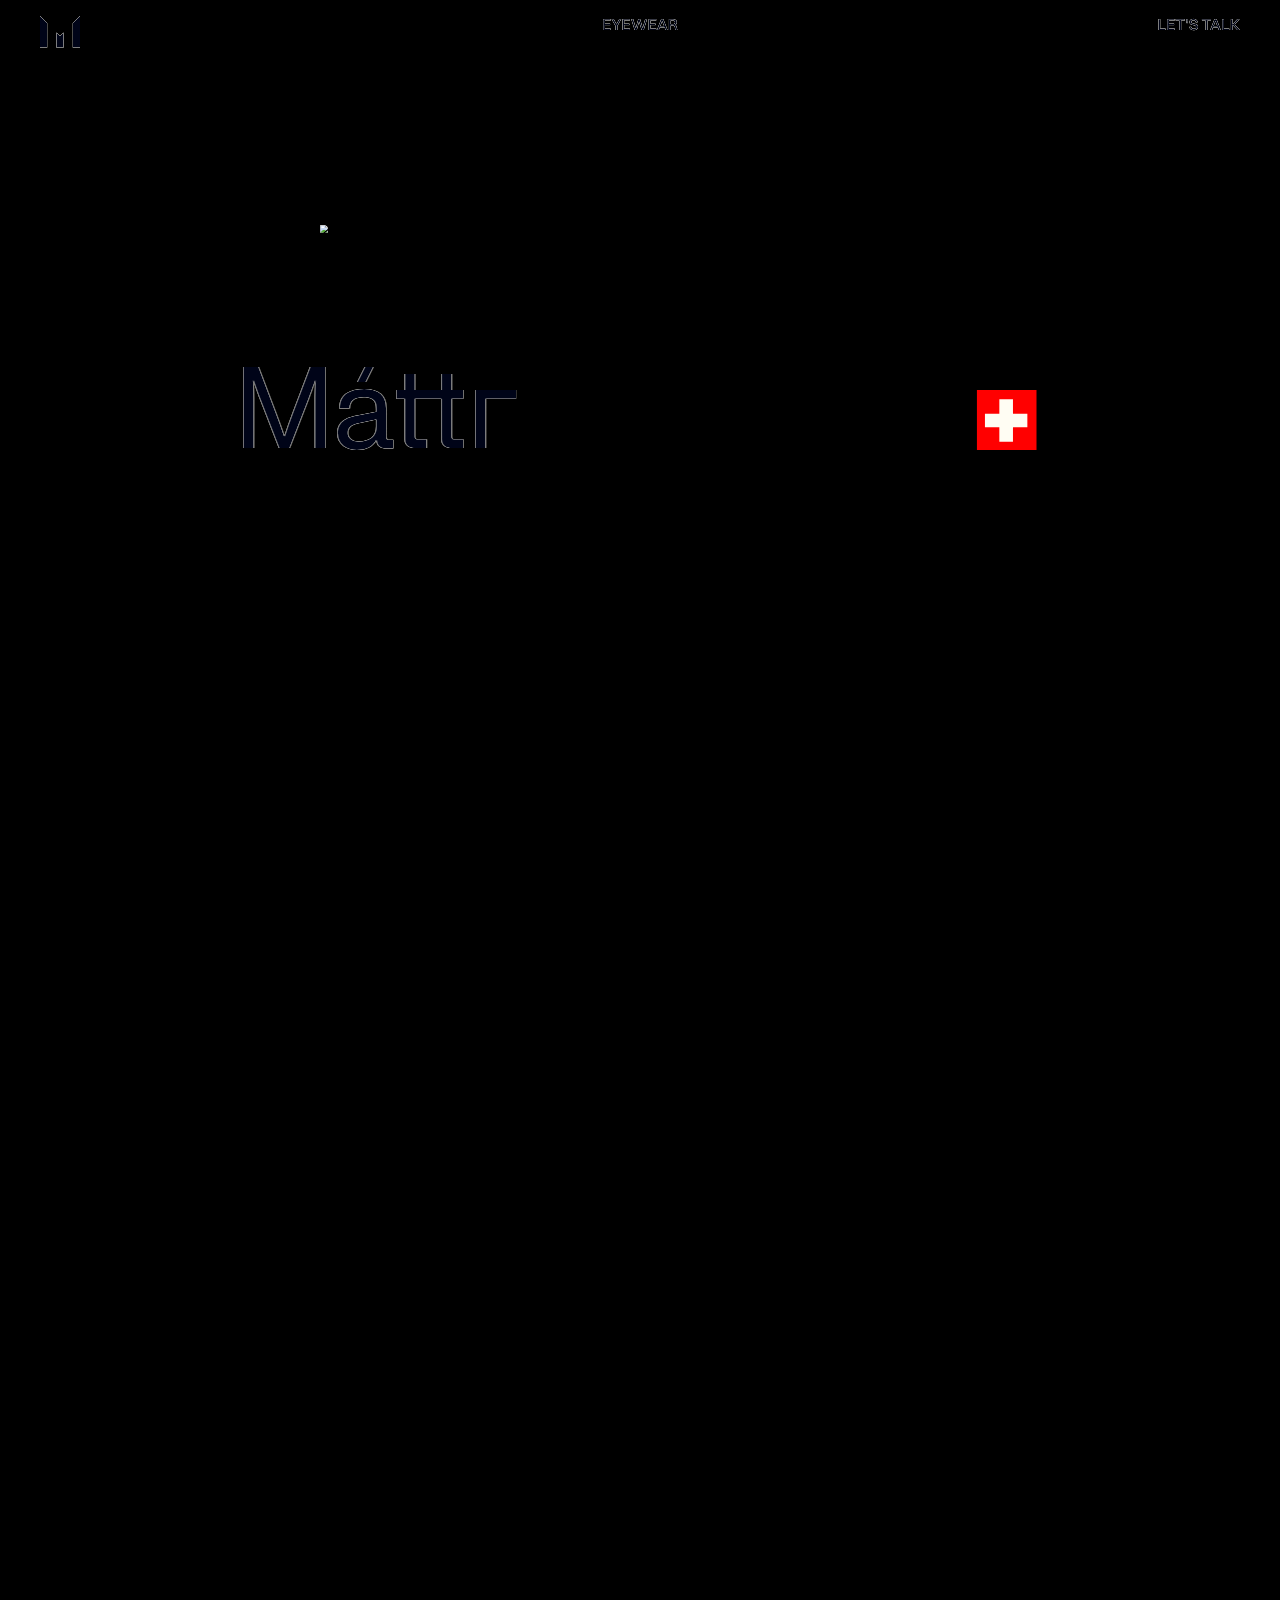
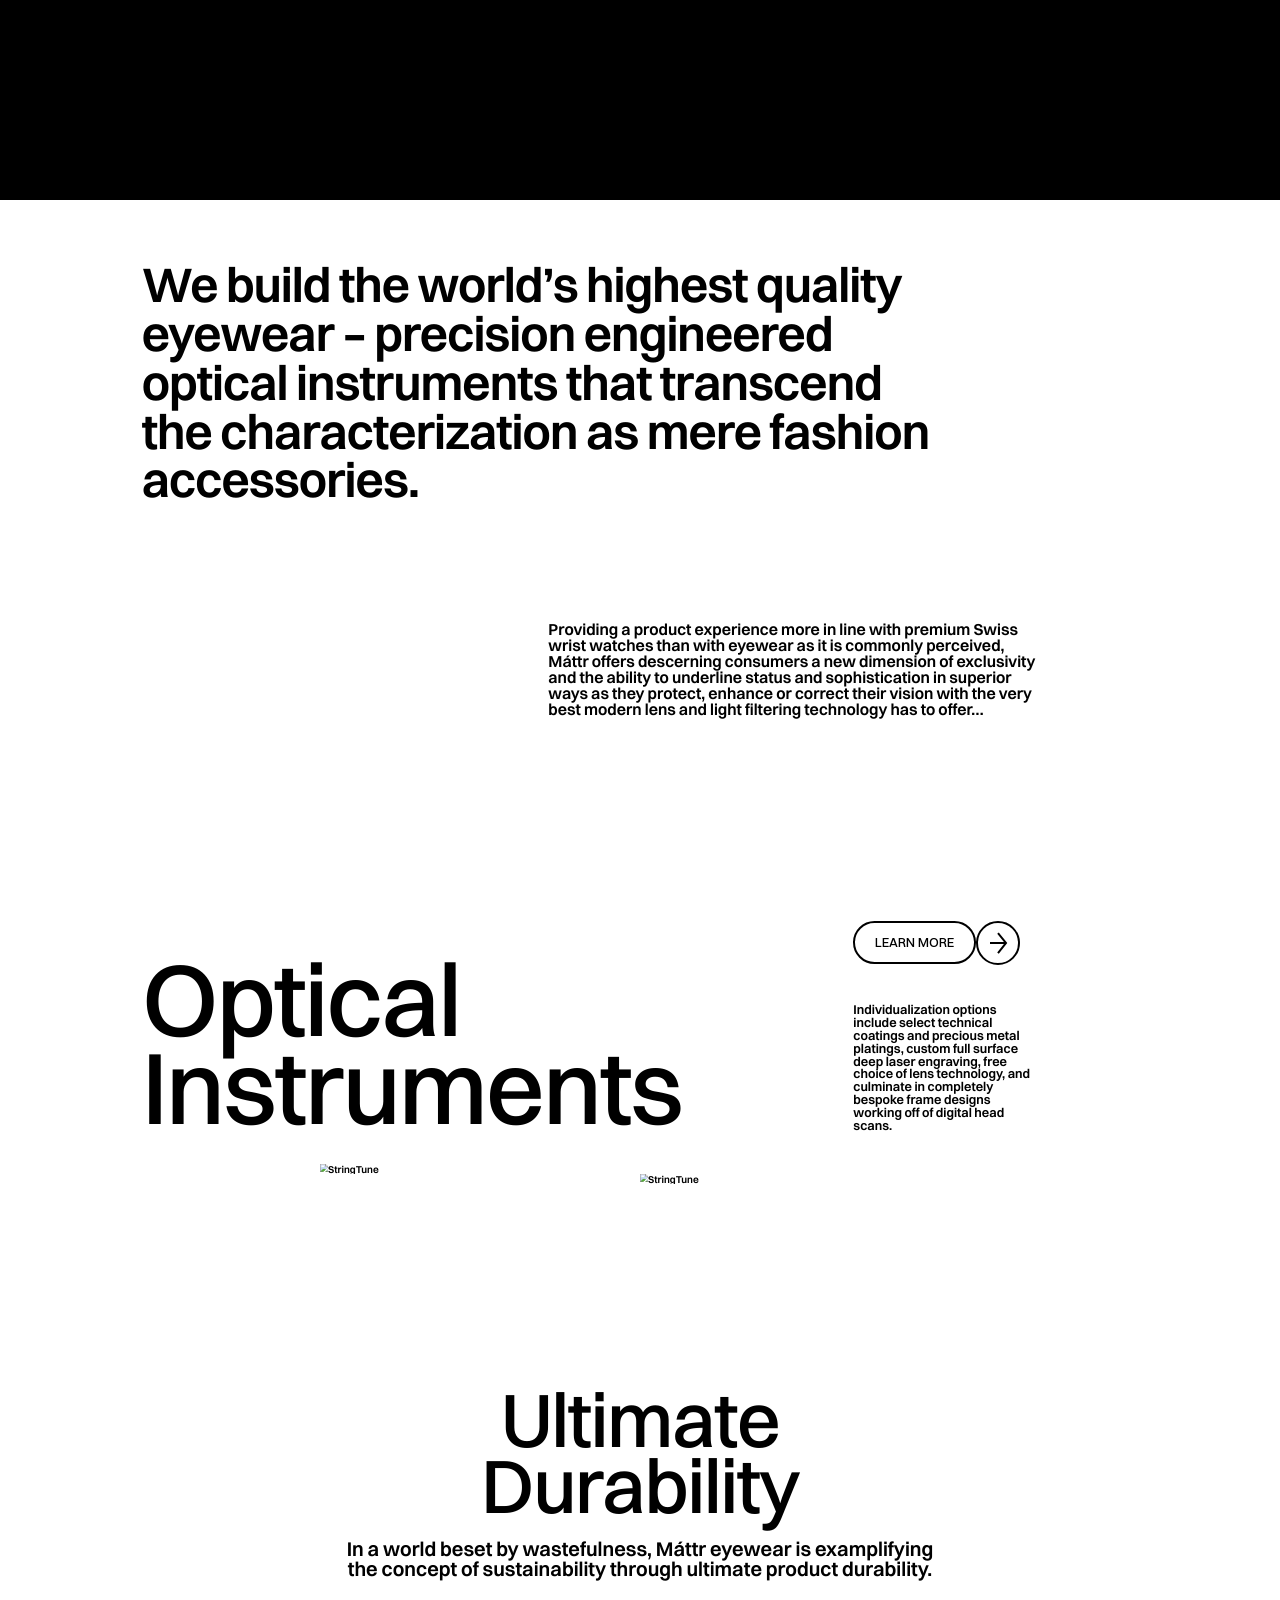
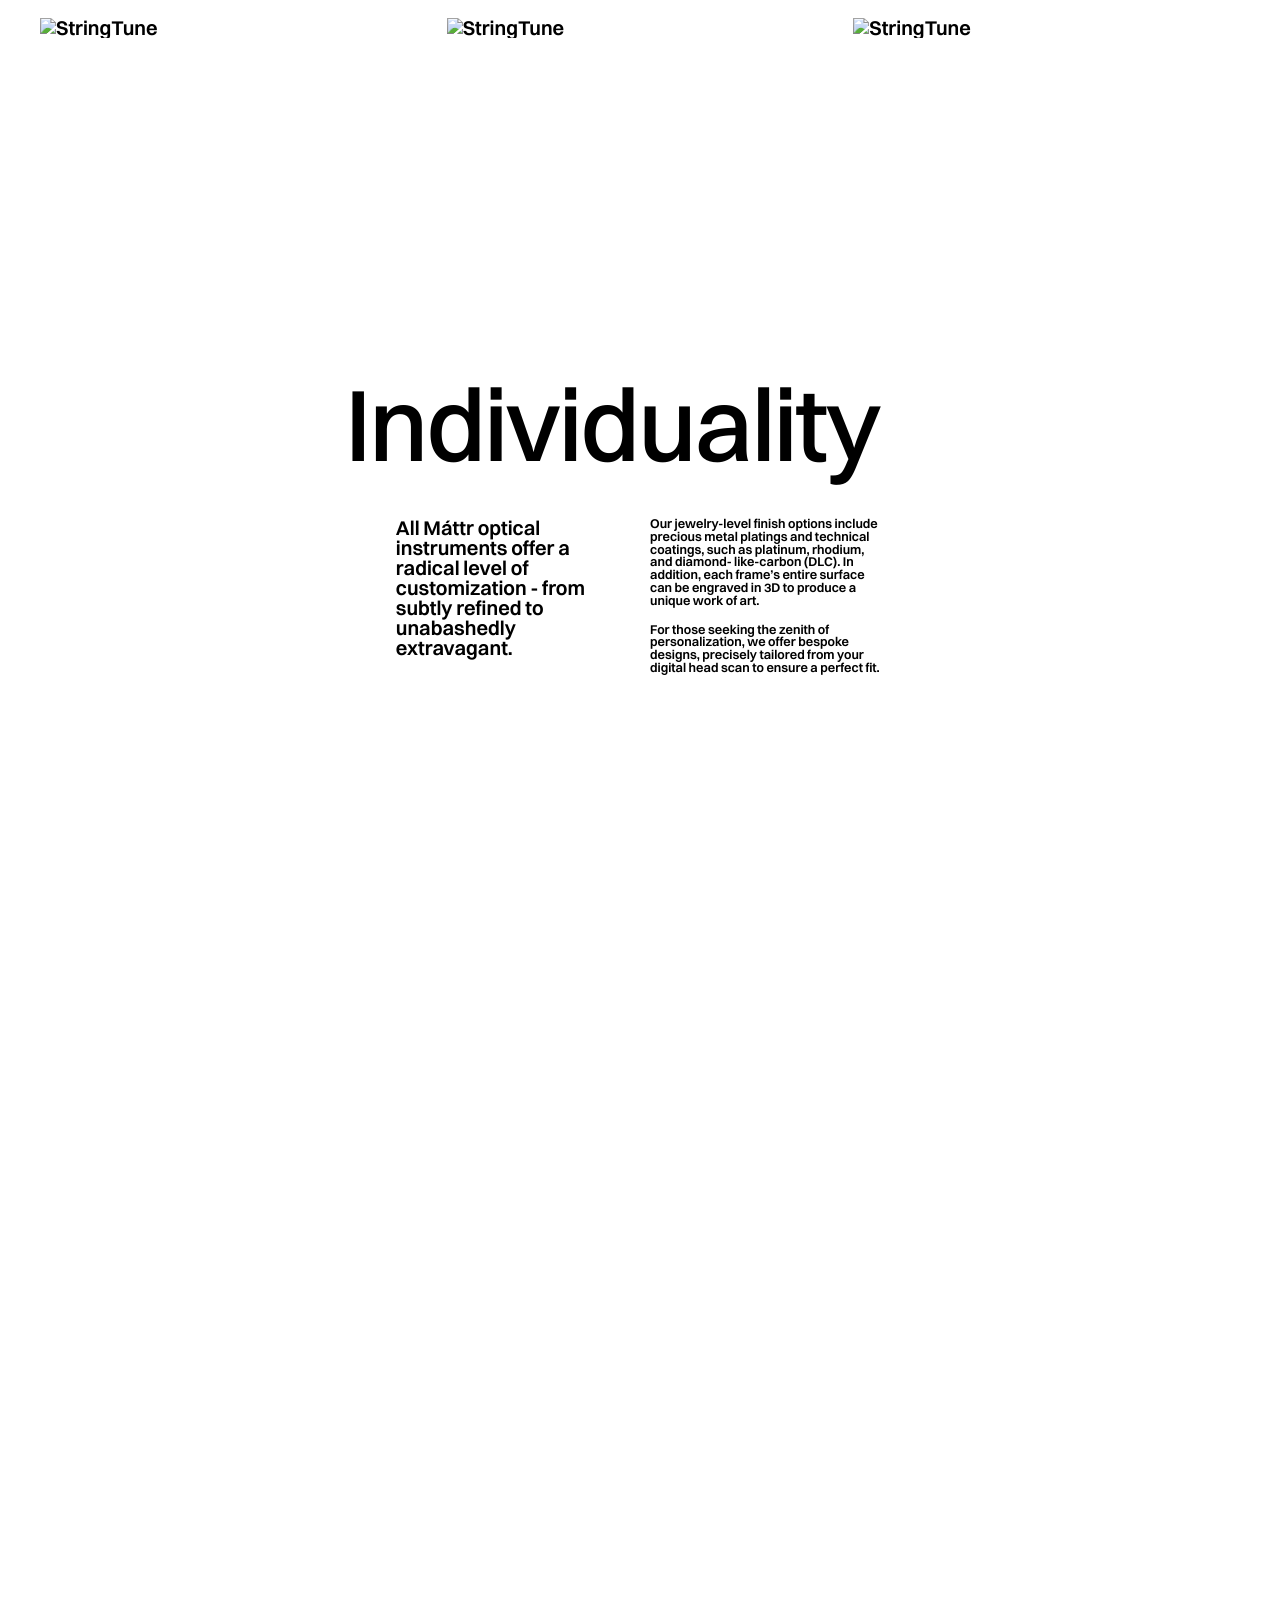
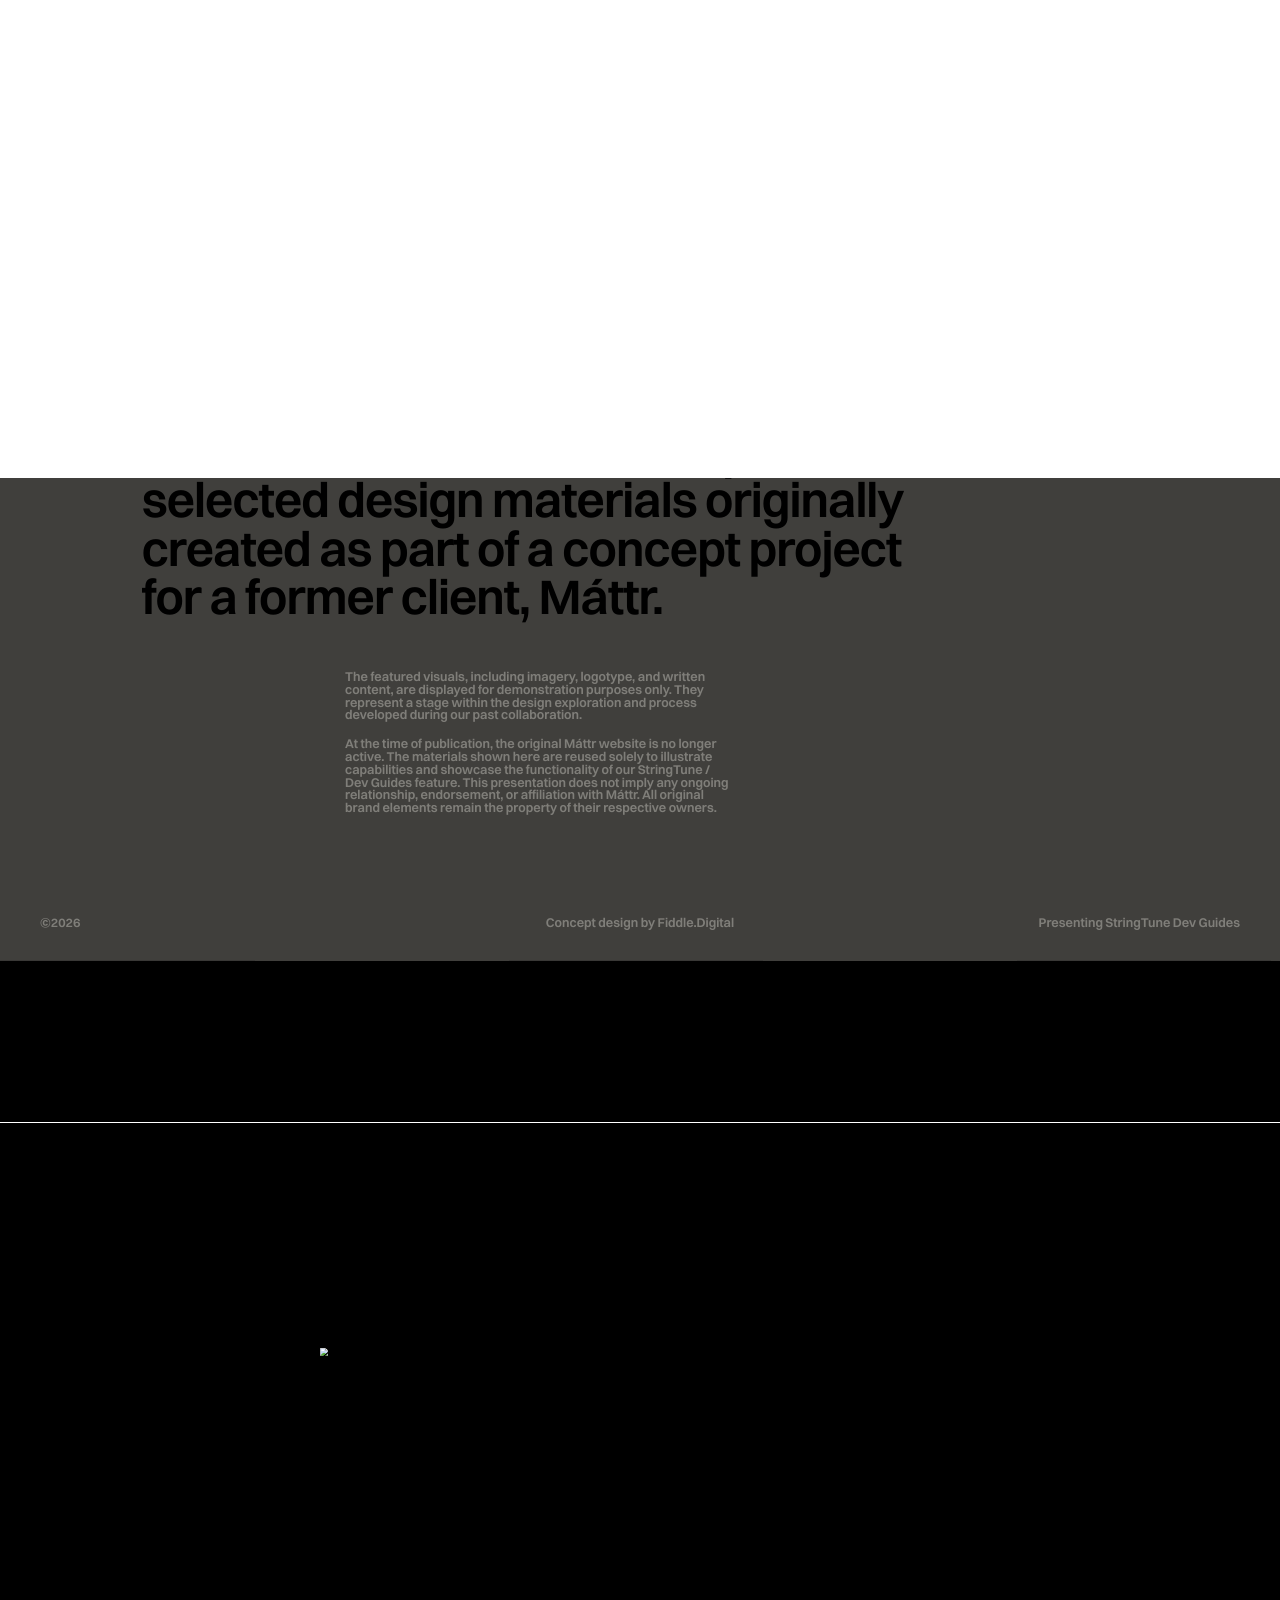
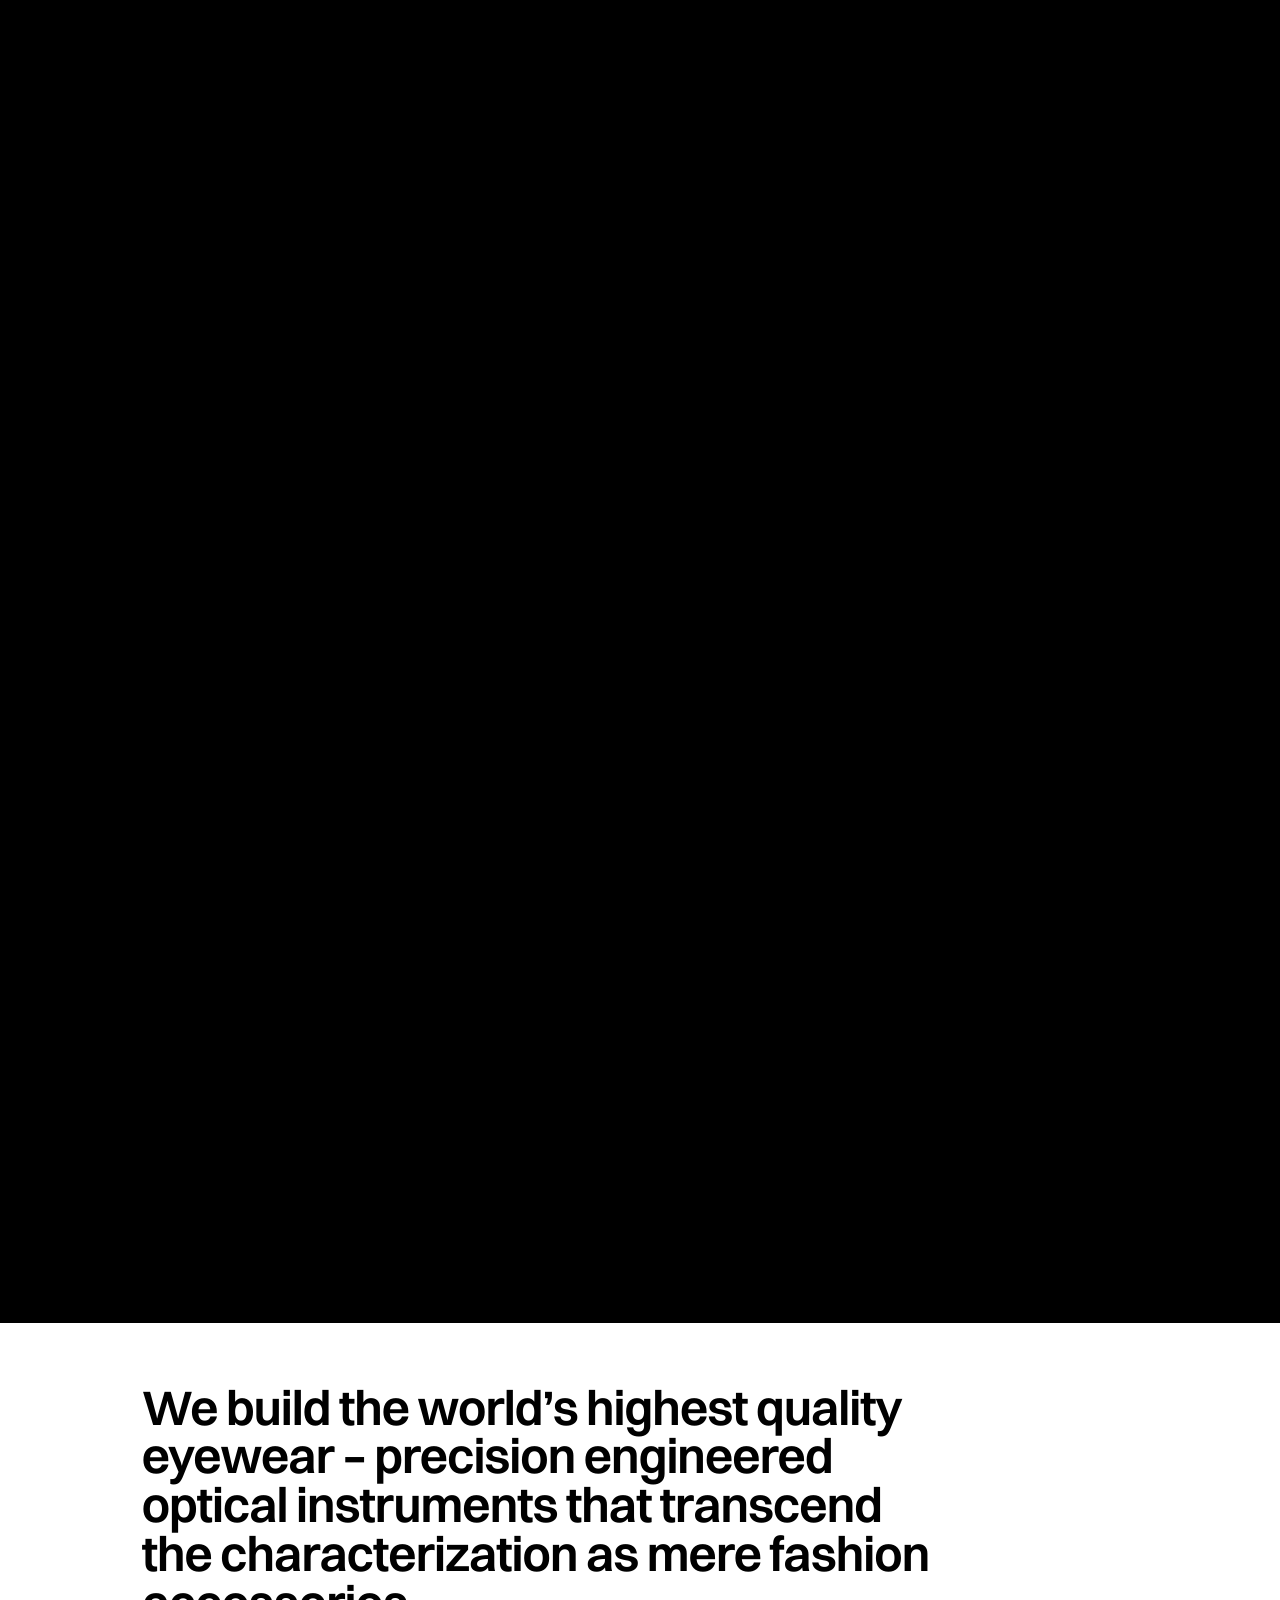
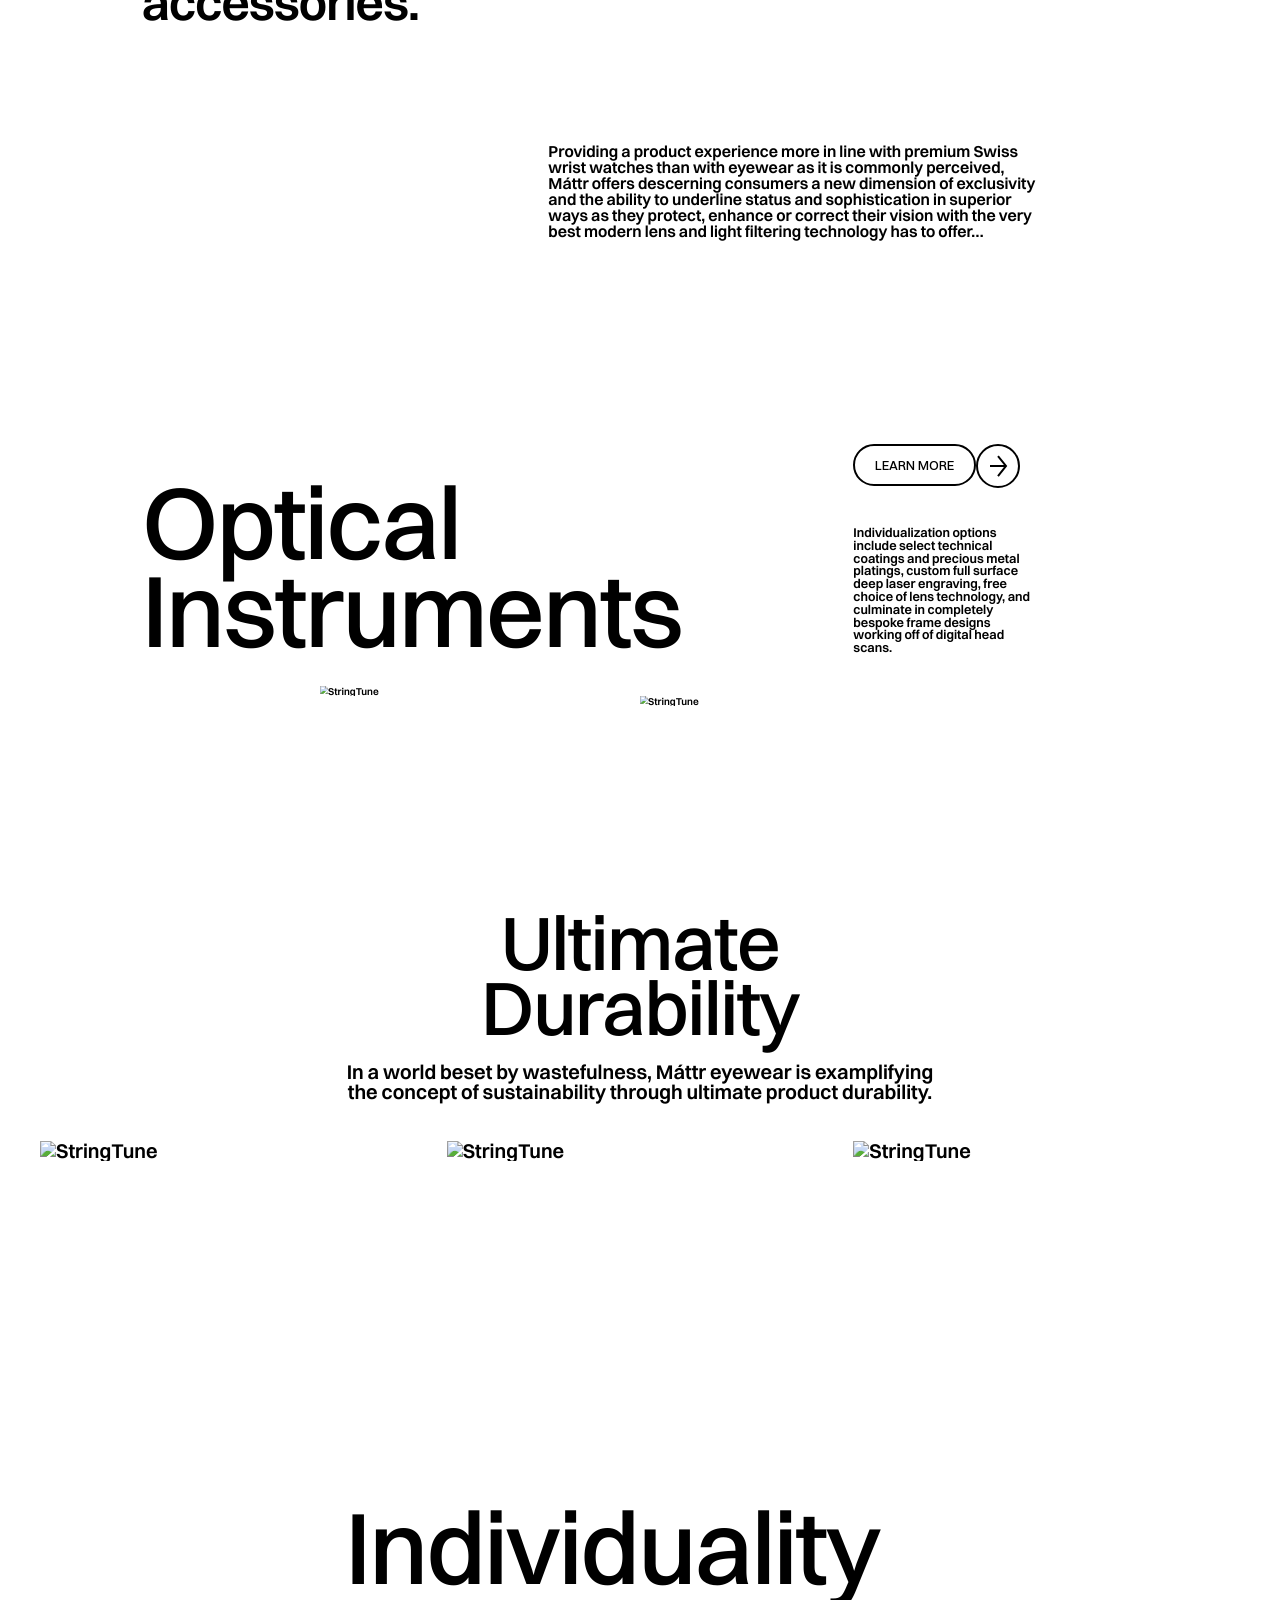
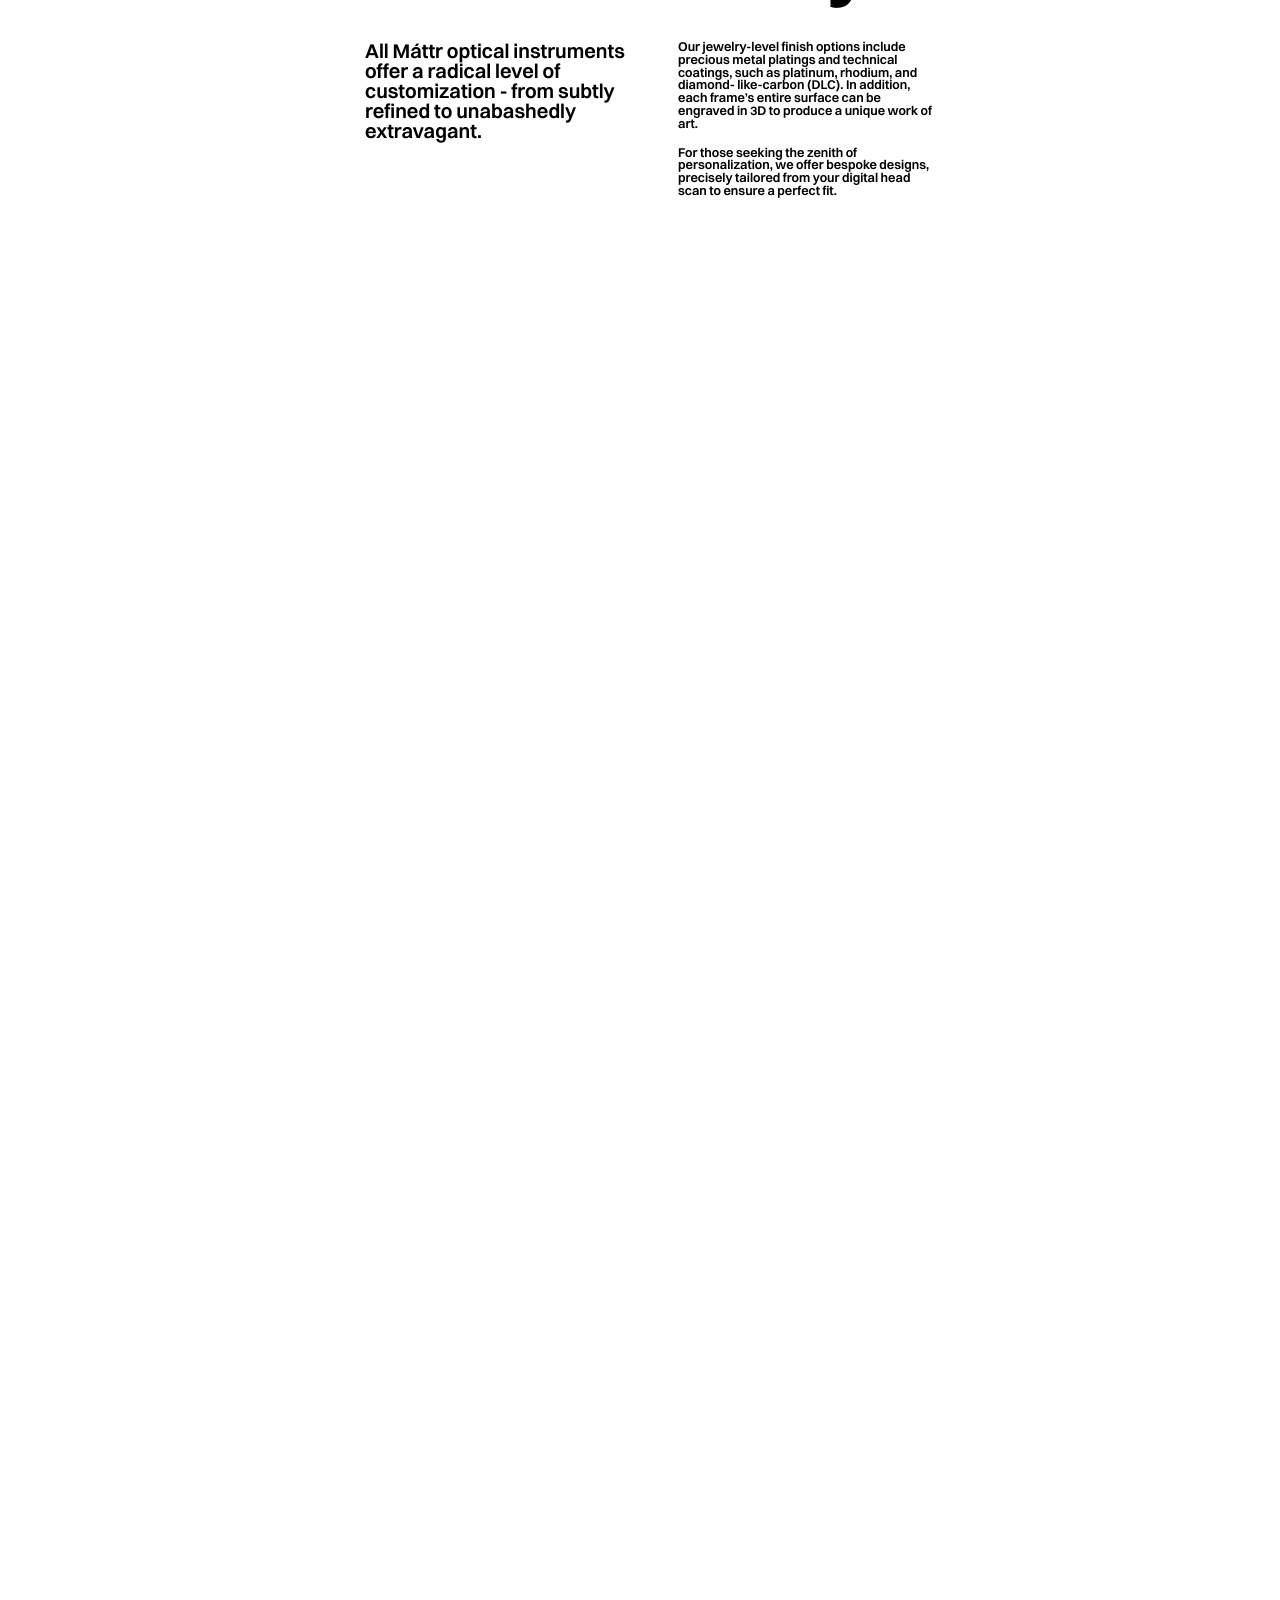
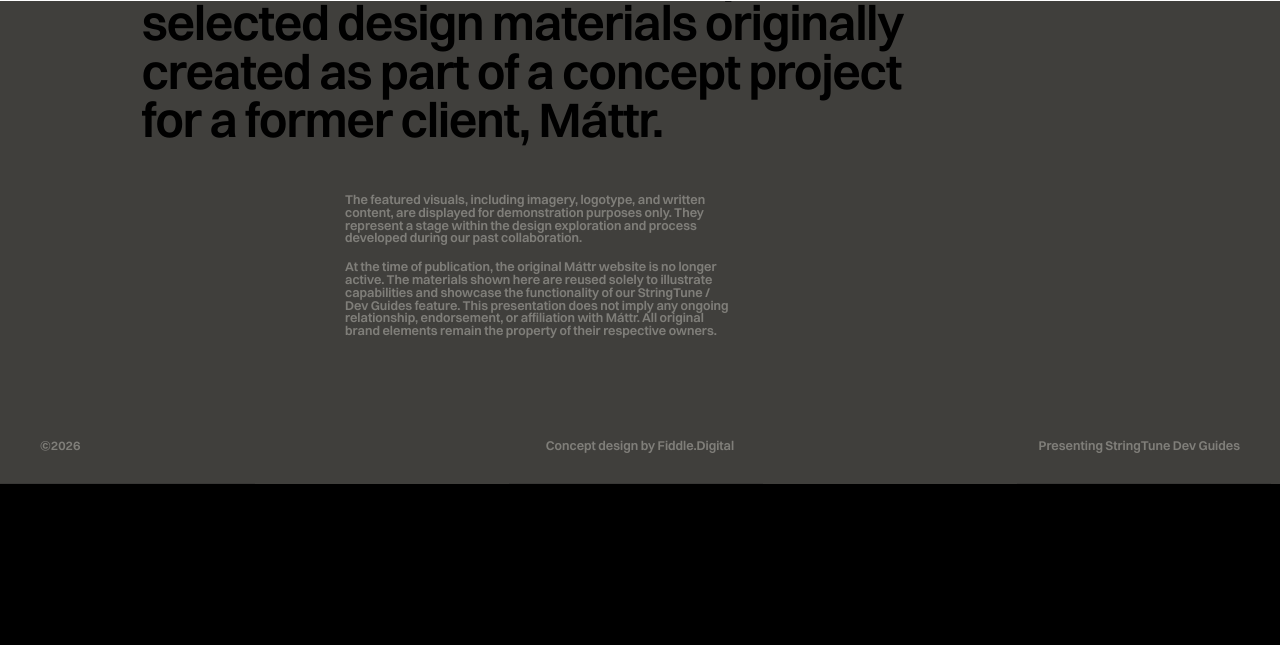
==== commit a20c3c37: "Create index.html" ====
--- a/index.html
+++ b/index.html
@@ -196,7 +196,7 @@
    <!--]-->
   </div>
   <div id="teleports"></div>
-  <script>window.__NUXT__={};window.__NUXT__.config={public:{gtag:{enabled:true,id:"",initCommands:[],config:{},tags:[],loadingStrategy:"defer",url:"https://www.googletagmanager.com/gtag/js"}},app:{baseURL:"/",buildId:"58254fad-7f45-4279-9f89-2c35208865f4",buildAssetsDir:"/_nuxt/",cdnURL:""}}</script>
+  <script>window.__NUXT__={};window.__NUXT__.config={public:{gtag:{enabled:true,id:"",initCommands:[],config:{},tags:[],loadingStrategy:"defer",url:"https://www.googletagmanager.com/gtag/js"}},app:{baseURL:"/Reb/",buildId:"58254fad-7f45-4279-9f89-2c35208865f4",buildAssetsDir:"/_nuxt/",cdnURL:""}}</script>
   <script type="application/json" data-nuxt-data="nuxt-app" data-ssr="true" id="__NUXT_DATA__">[["ShallowReactive",1],{"data":2,"state":4,"once":6,"_errors":7,"serverRendered":9,"path":10,"pinia":11},["ShallowReactive",3],{},["Reactive",5],{},["Set"],["ShallowReactive",8],{},true,"\u002F",["Reactive",12],{}]</script>
  </body>
 </html>
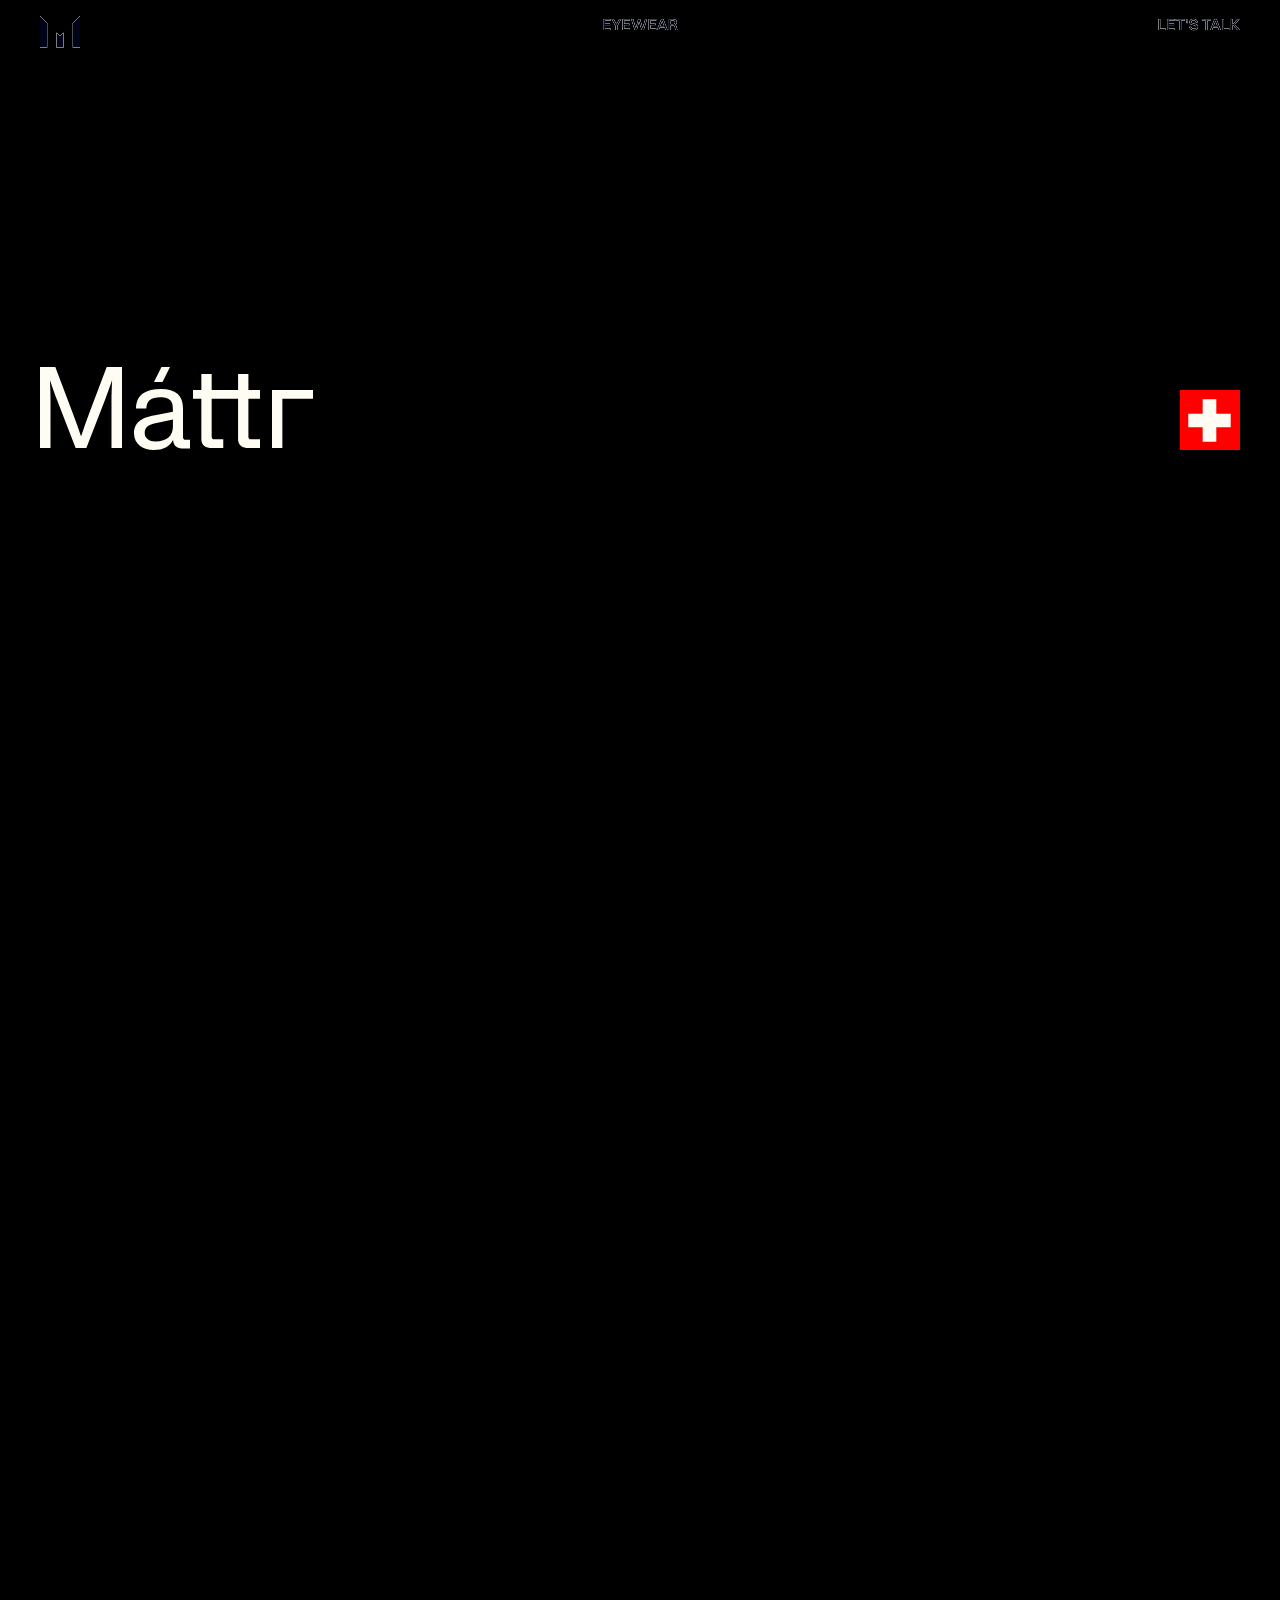
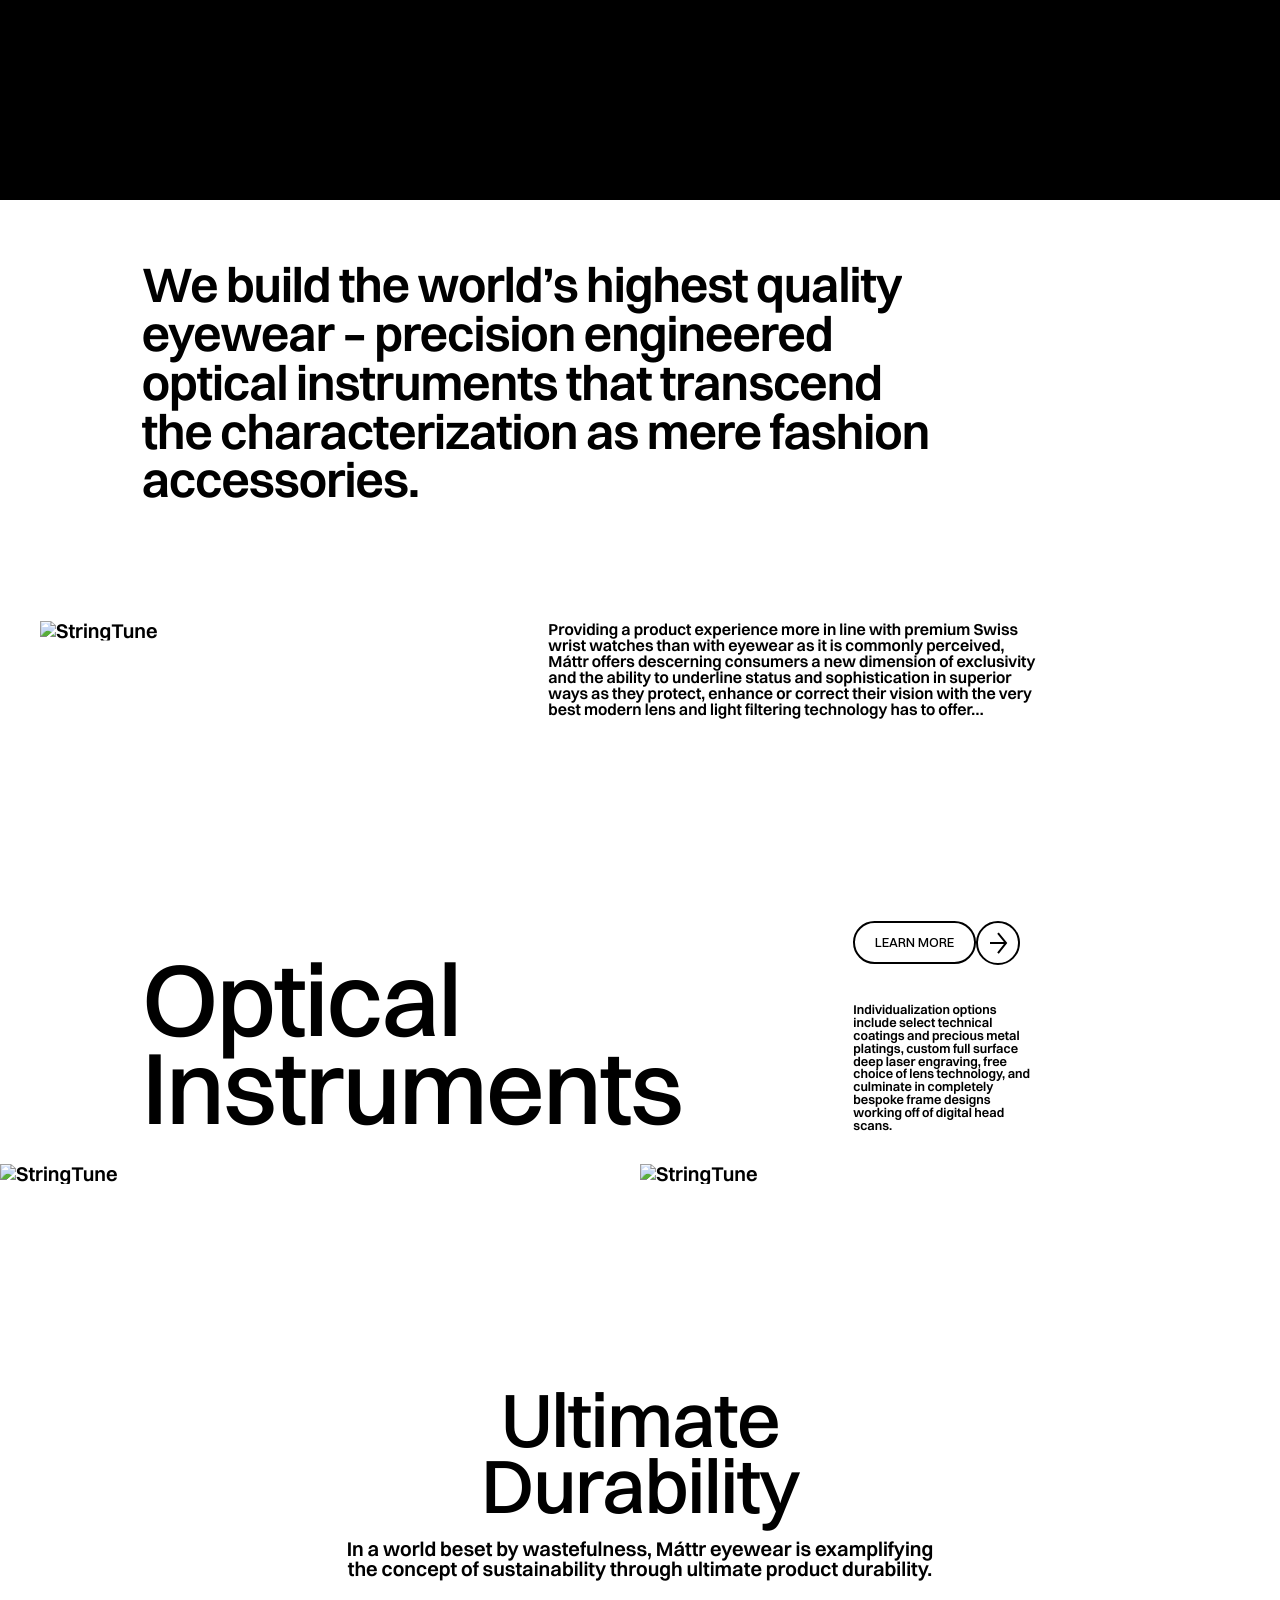
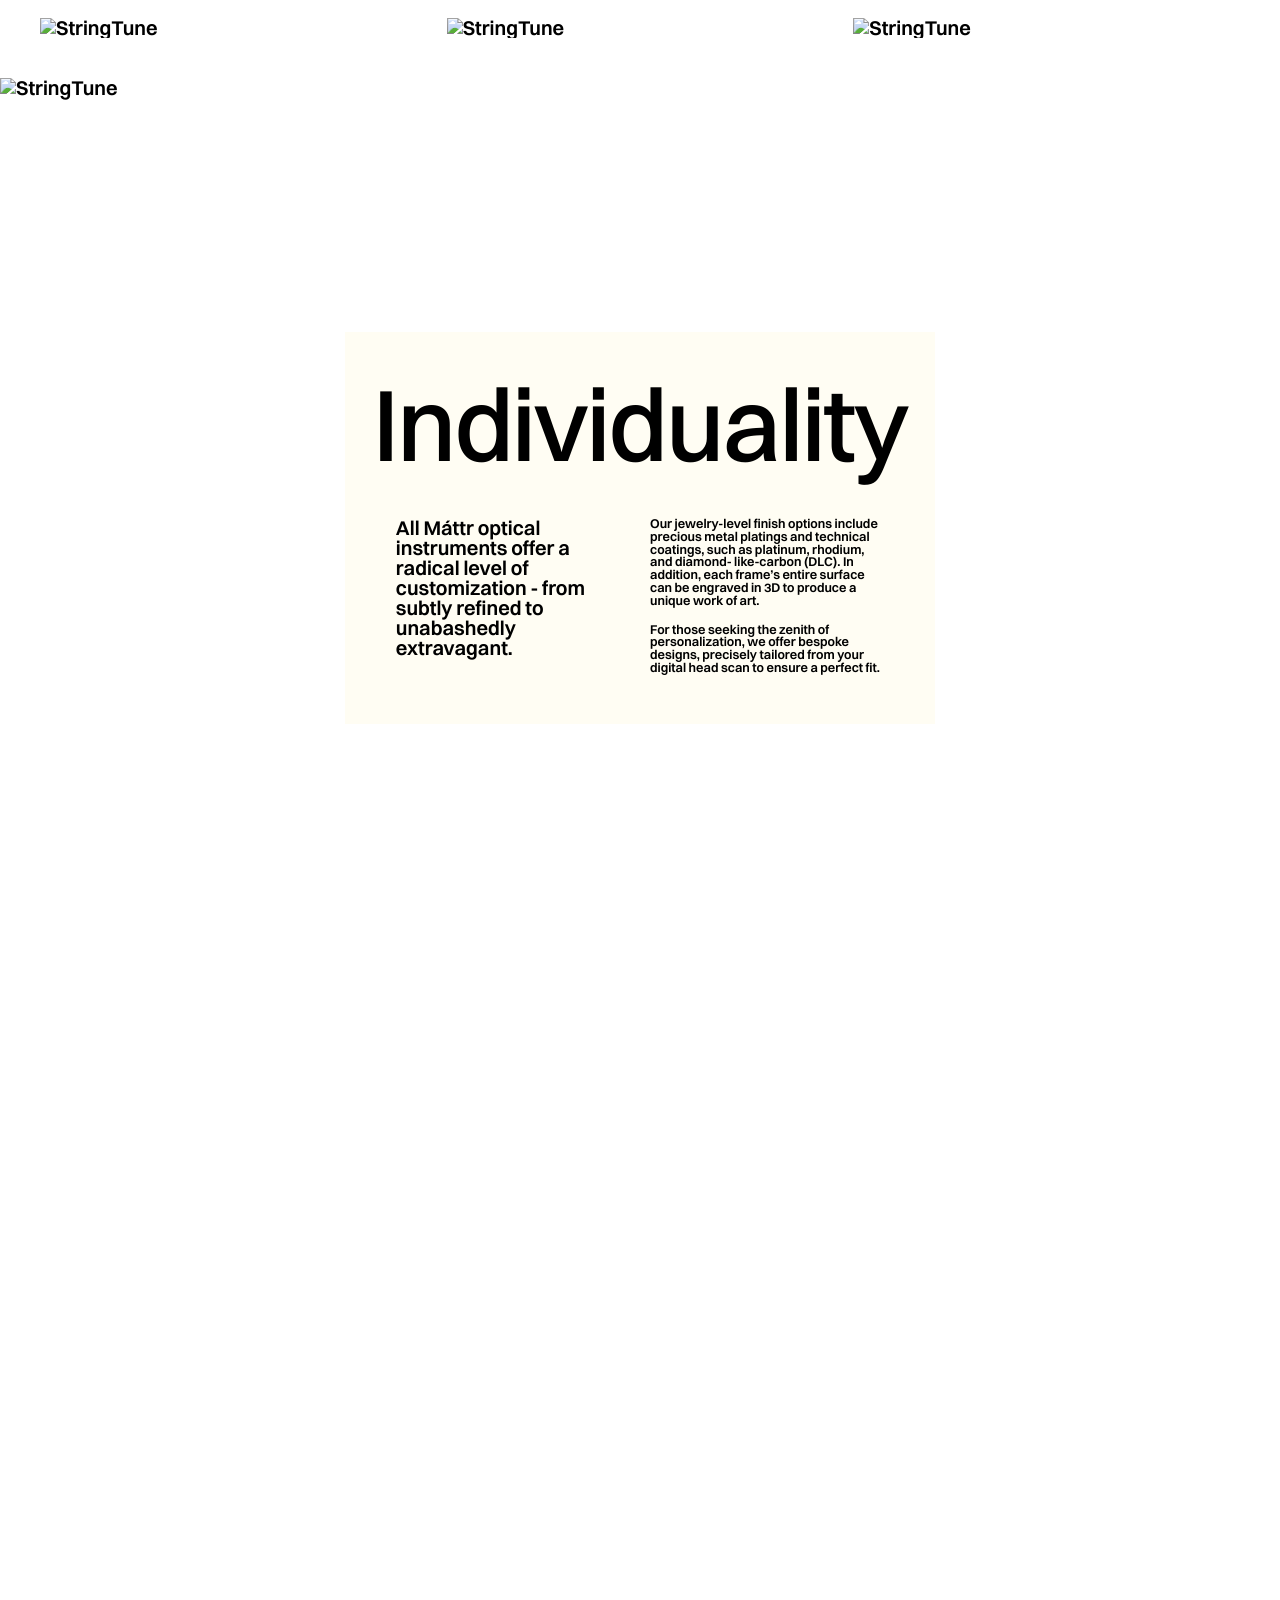
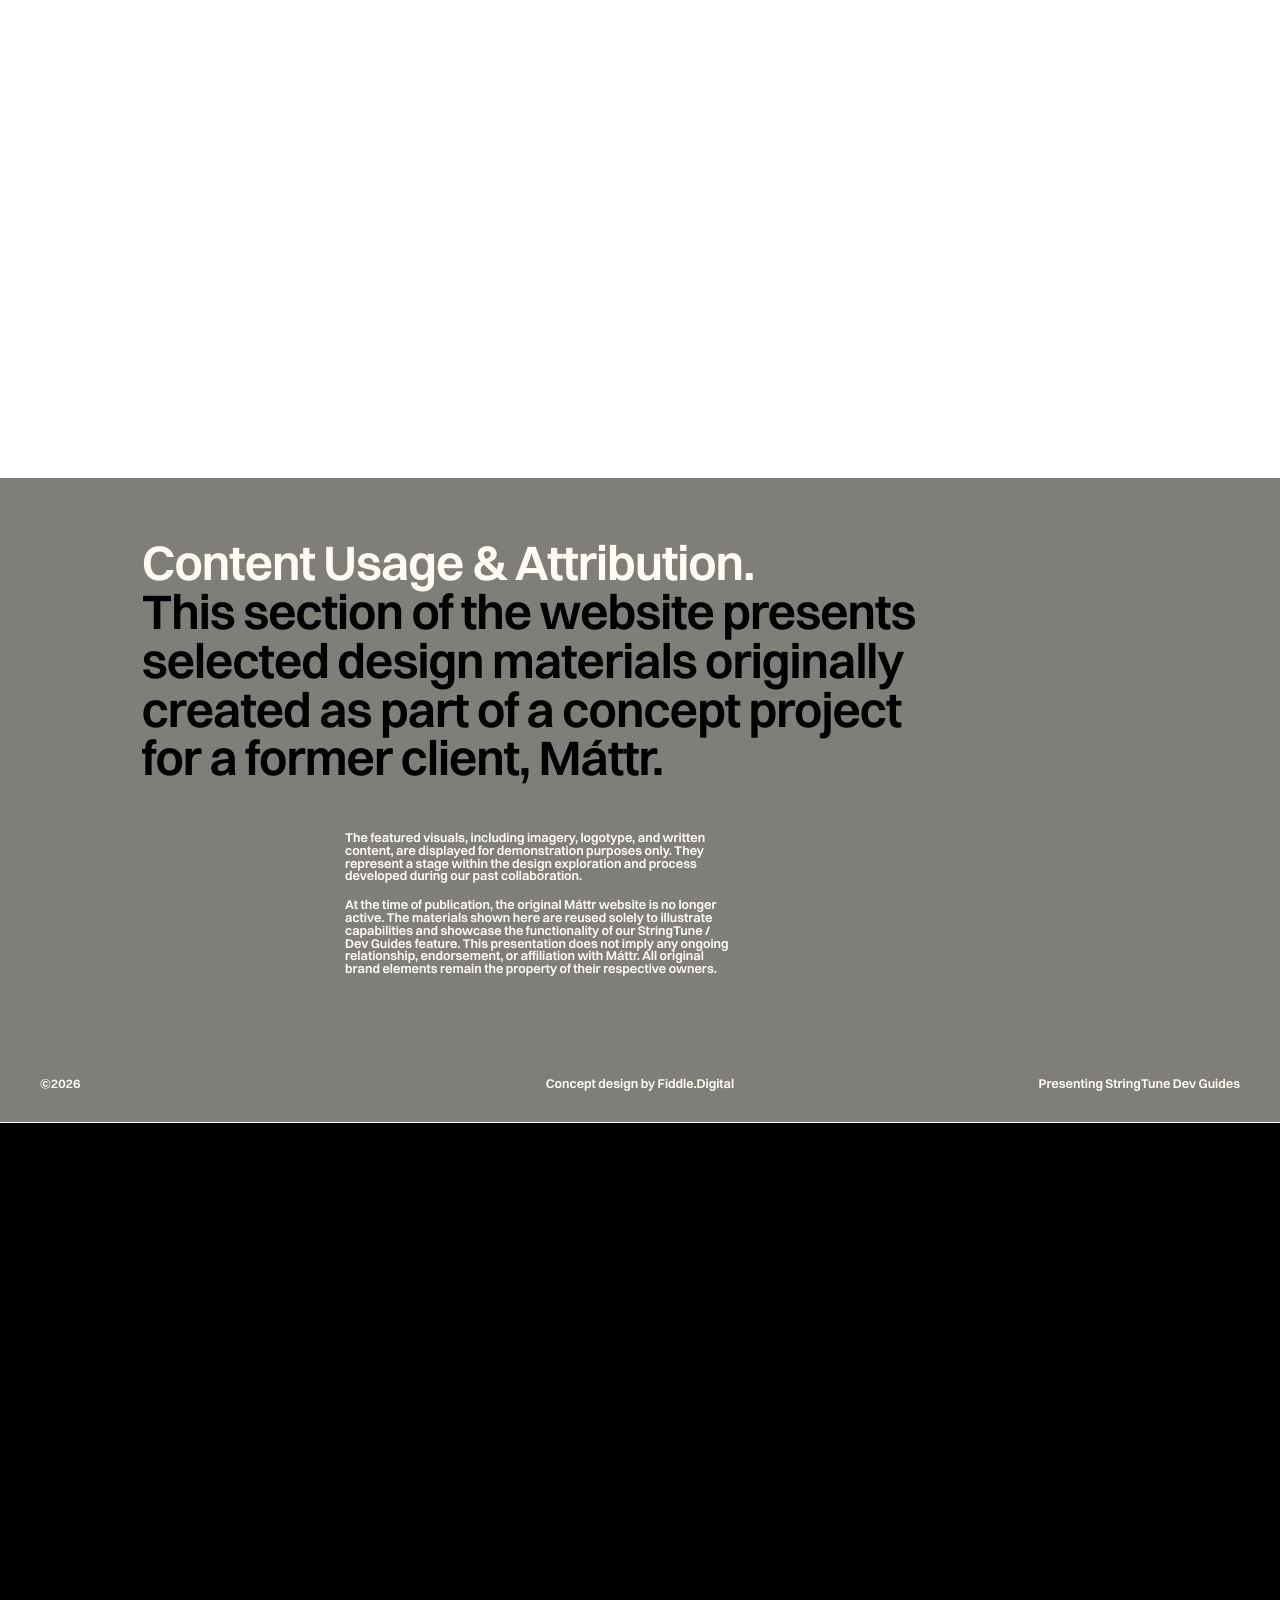
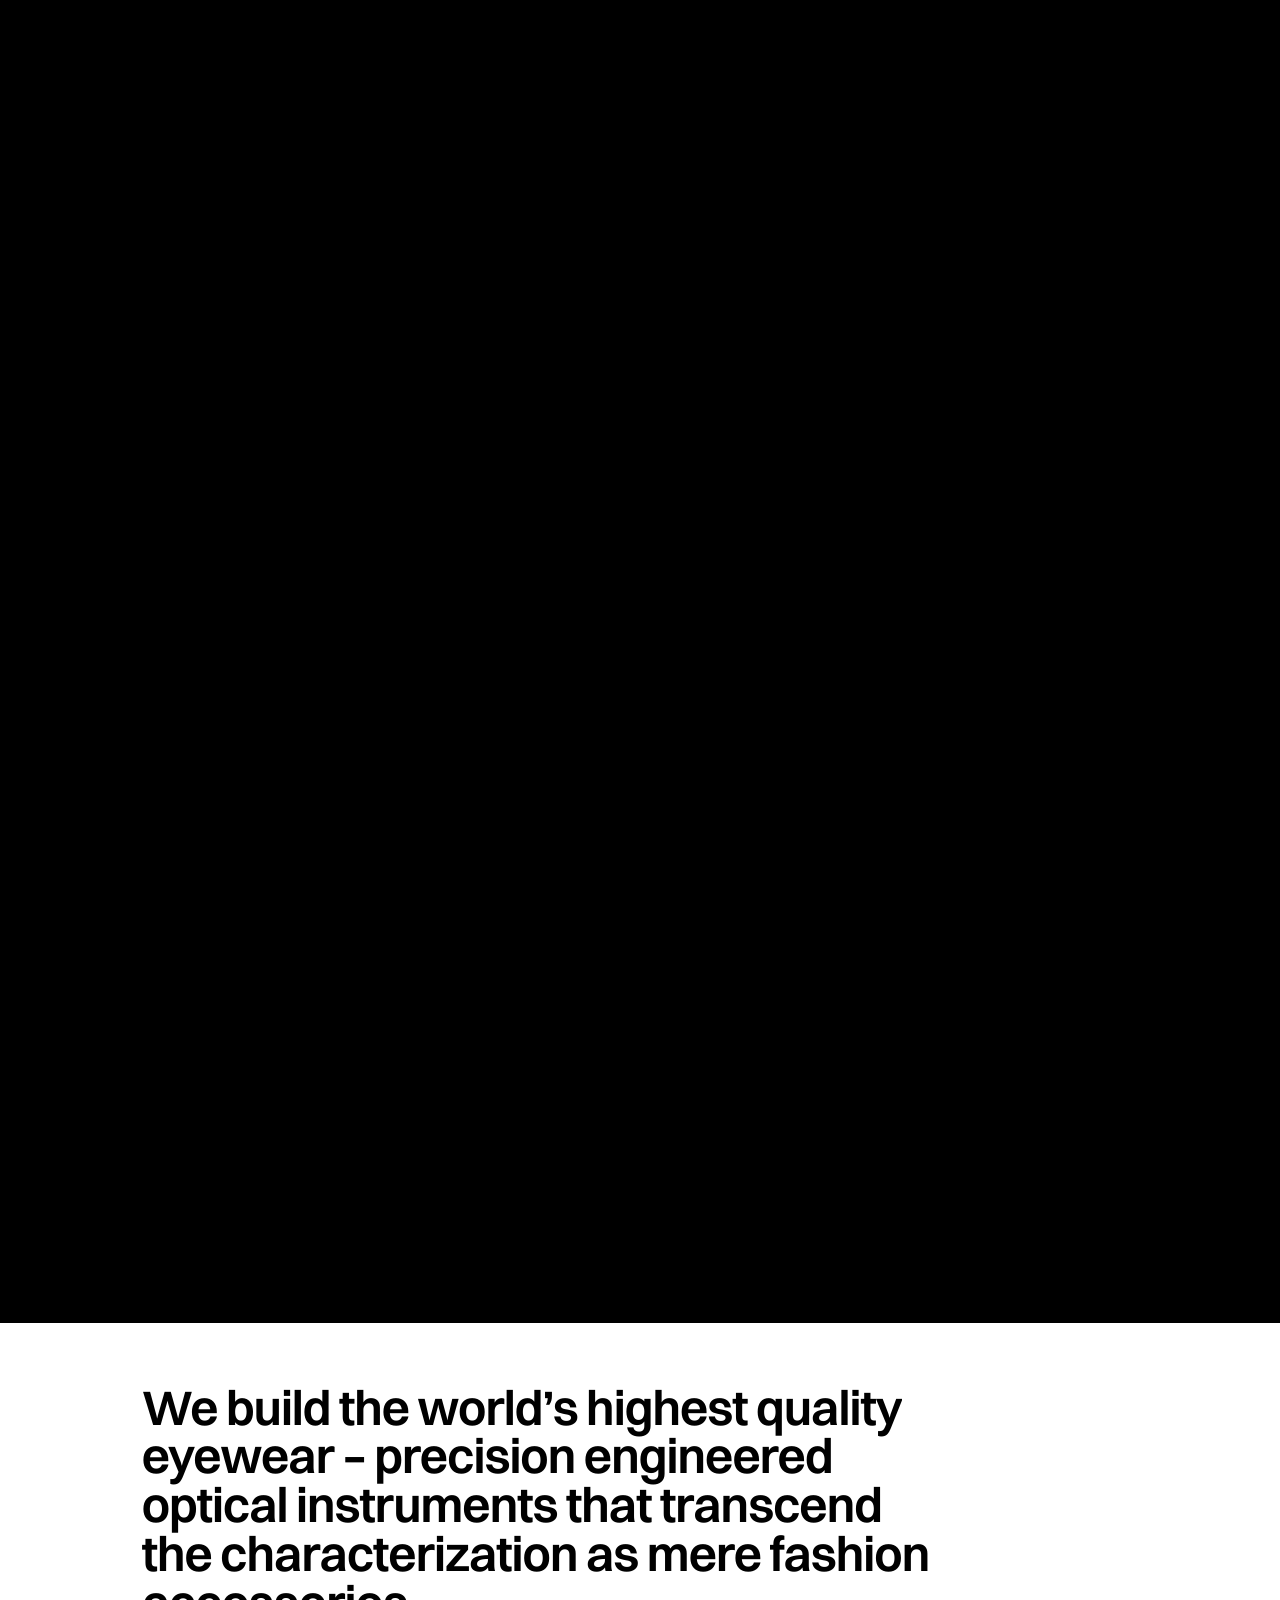
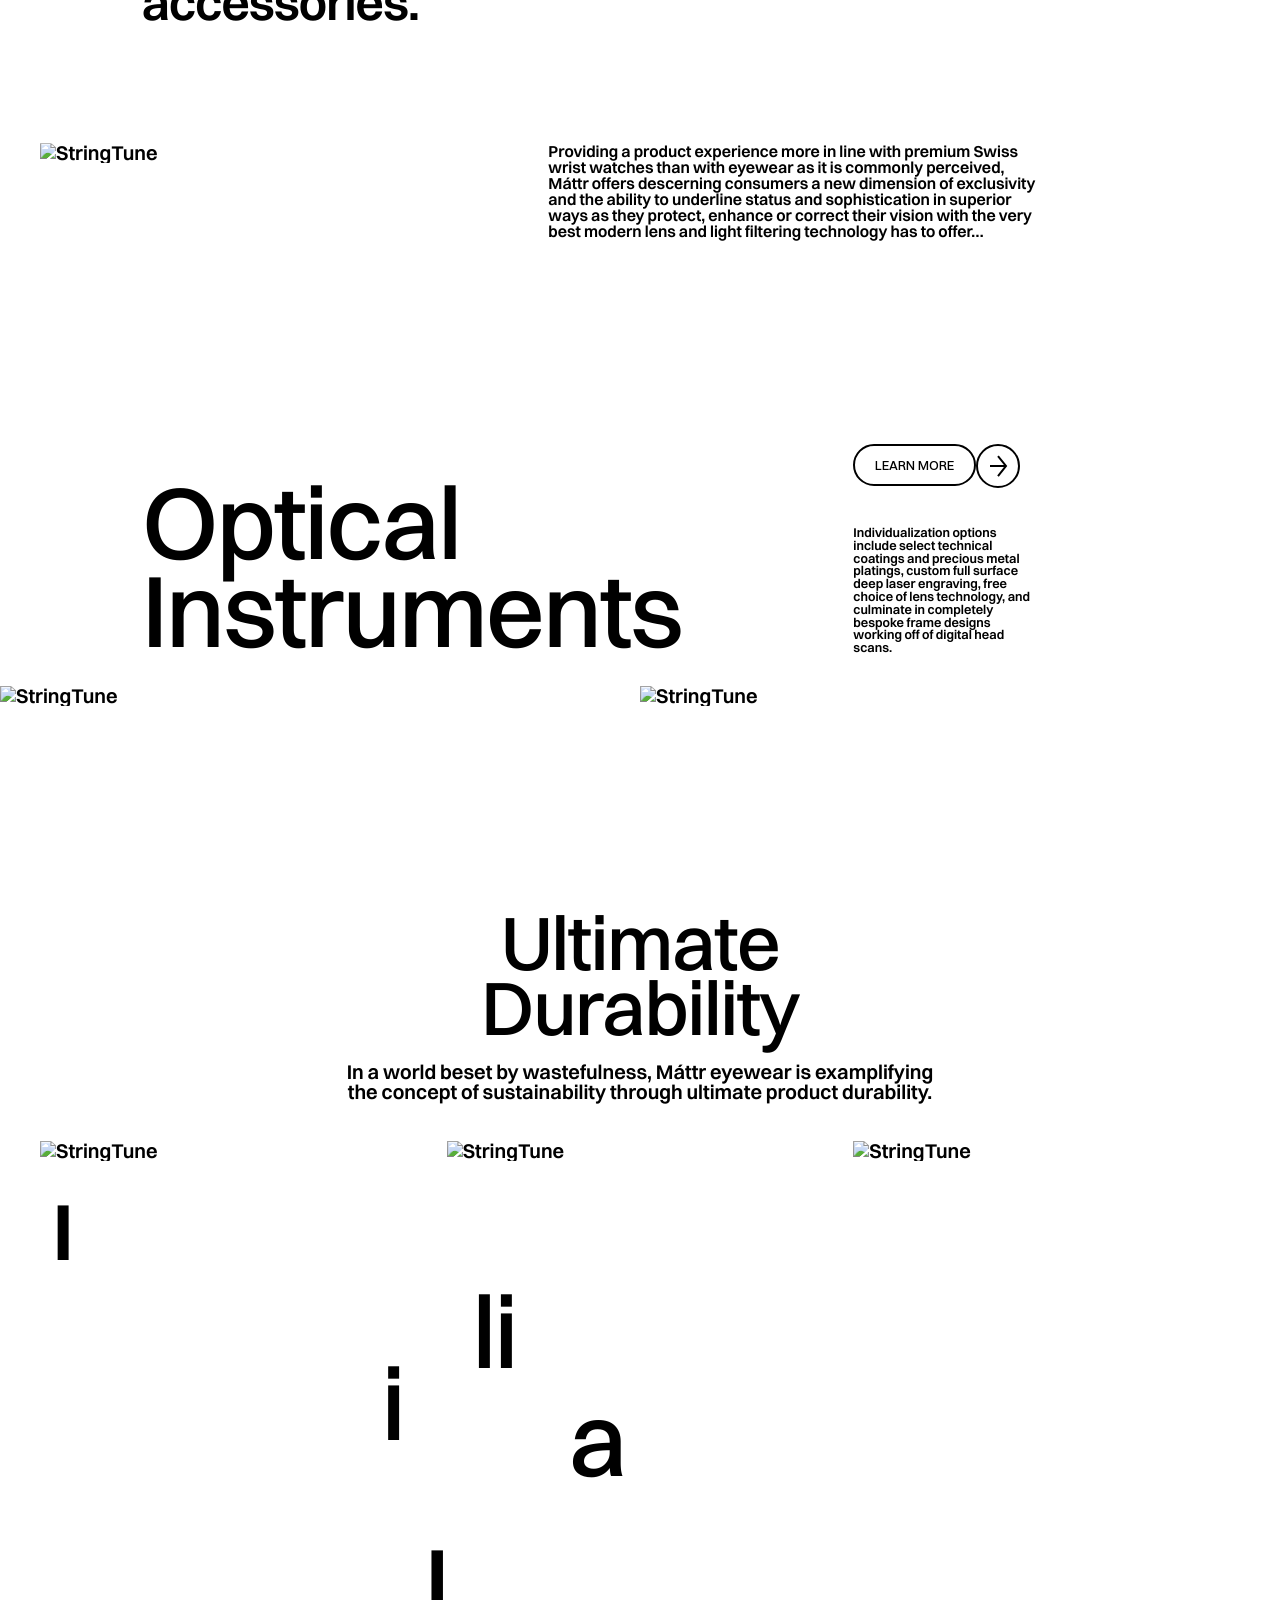
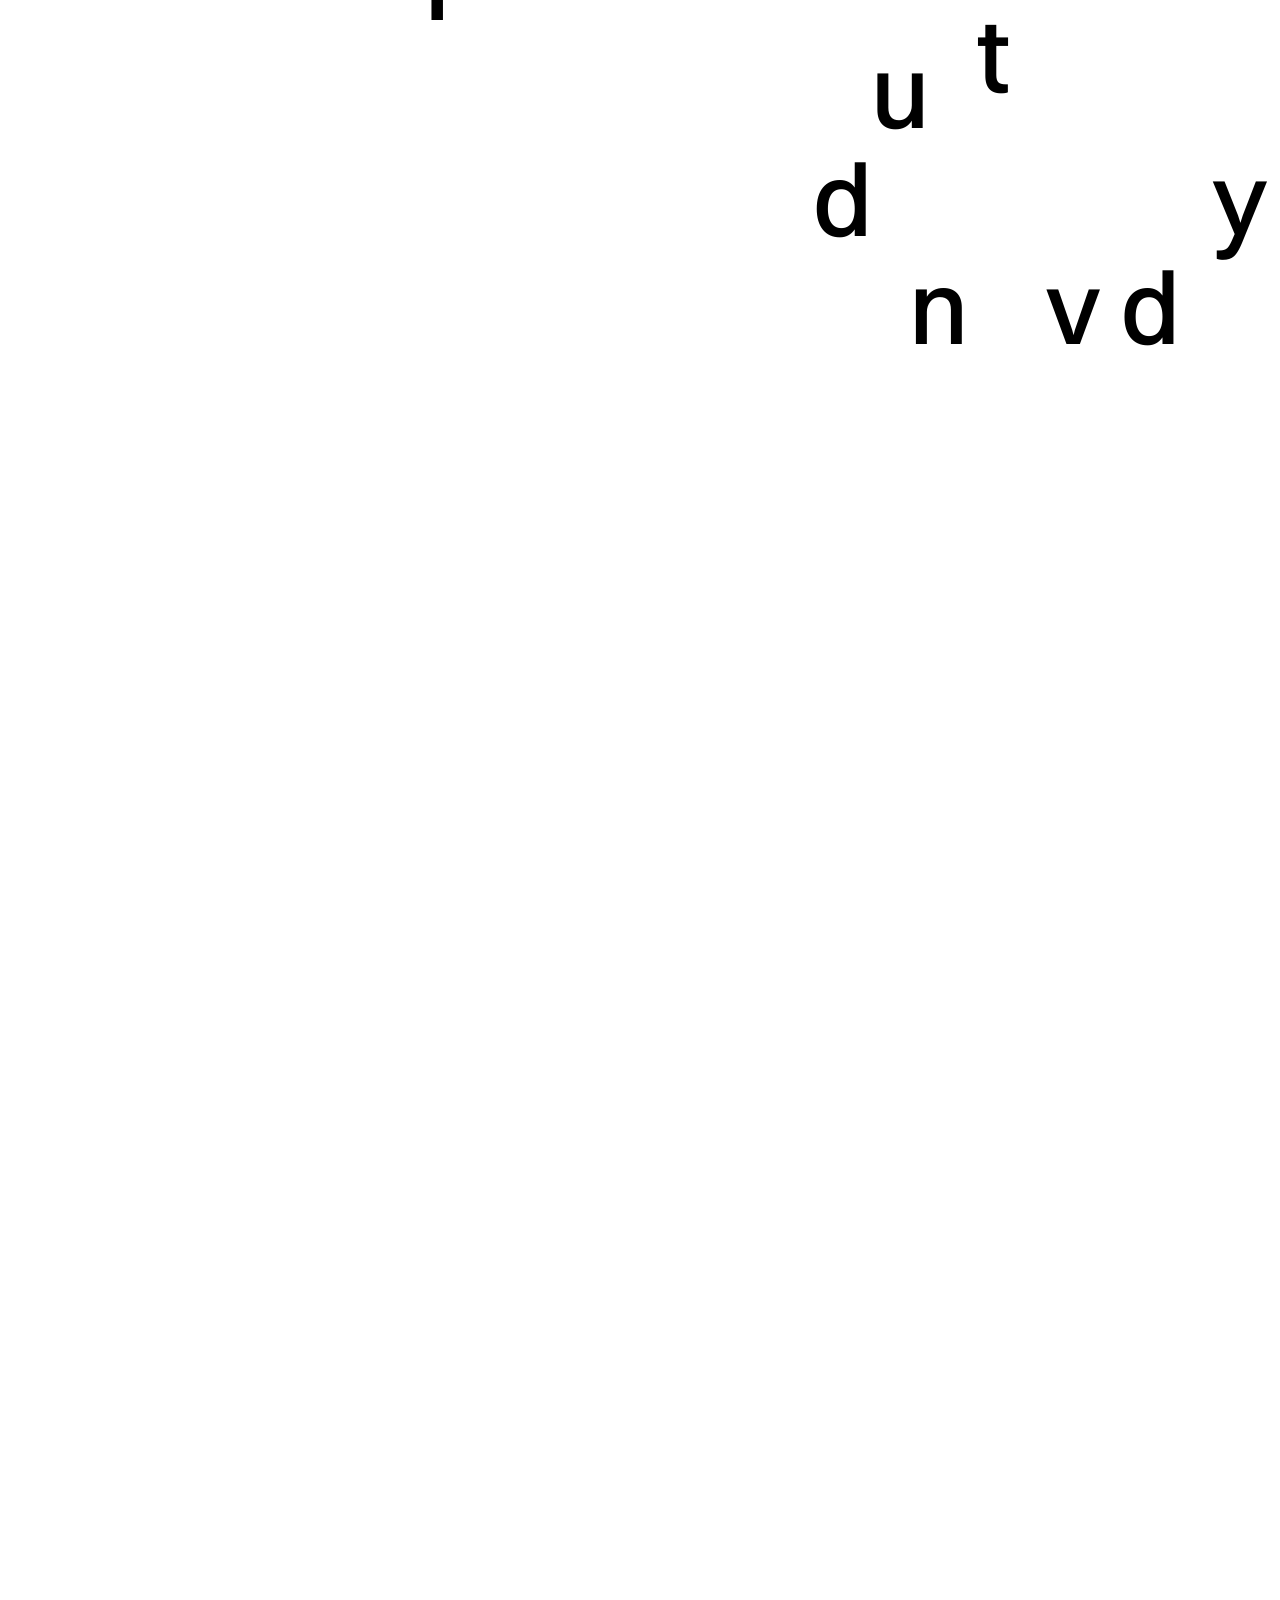
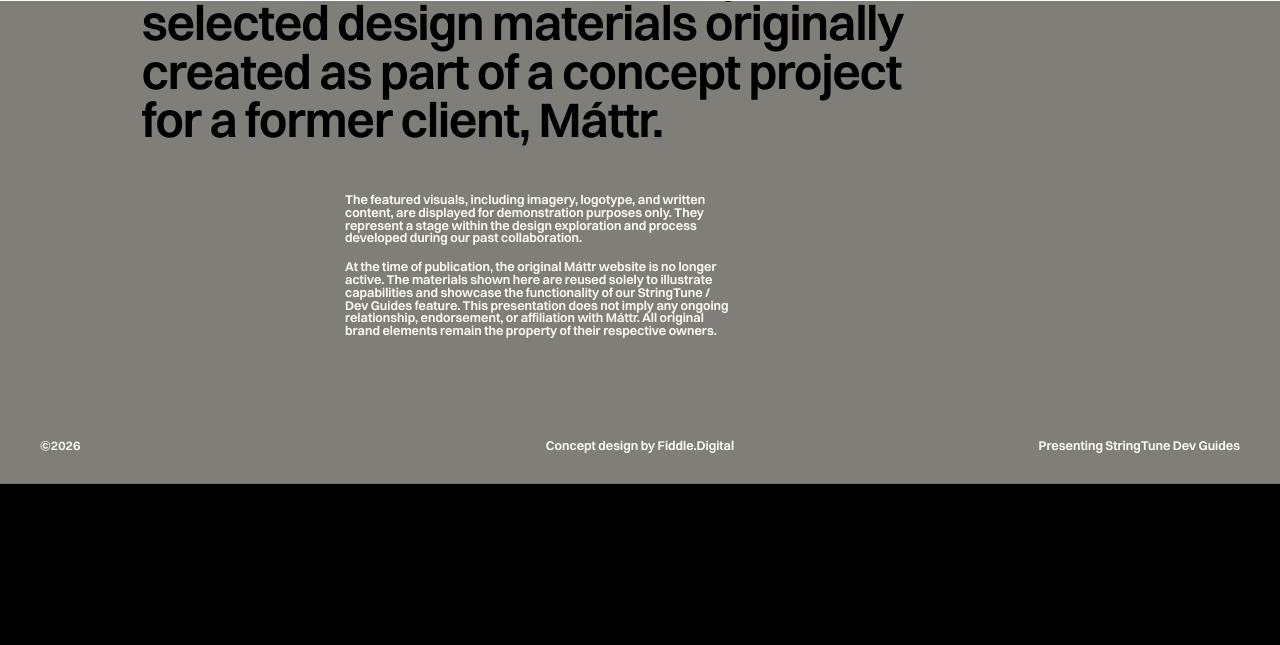
==== commit 0bd7f93c: "Update index.html" ====
--- a/index.html
+++ b/index.html
@@ -1,6 +1,7 @@
 <!doctype html>
 <html lang="en">
  <head>
+    <base href="/Reb/">
   <meta charset="utf-8">
   <meta name="viewport" content="width=device-width, initial-scale=1">
   <title>String Tune</title>
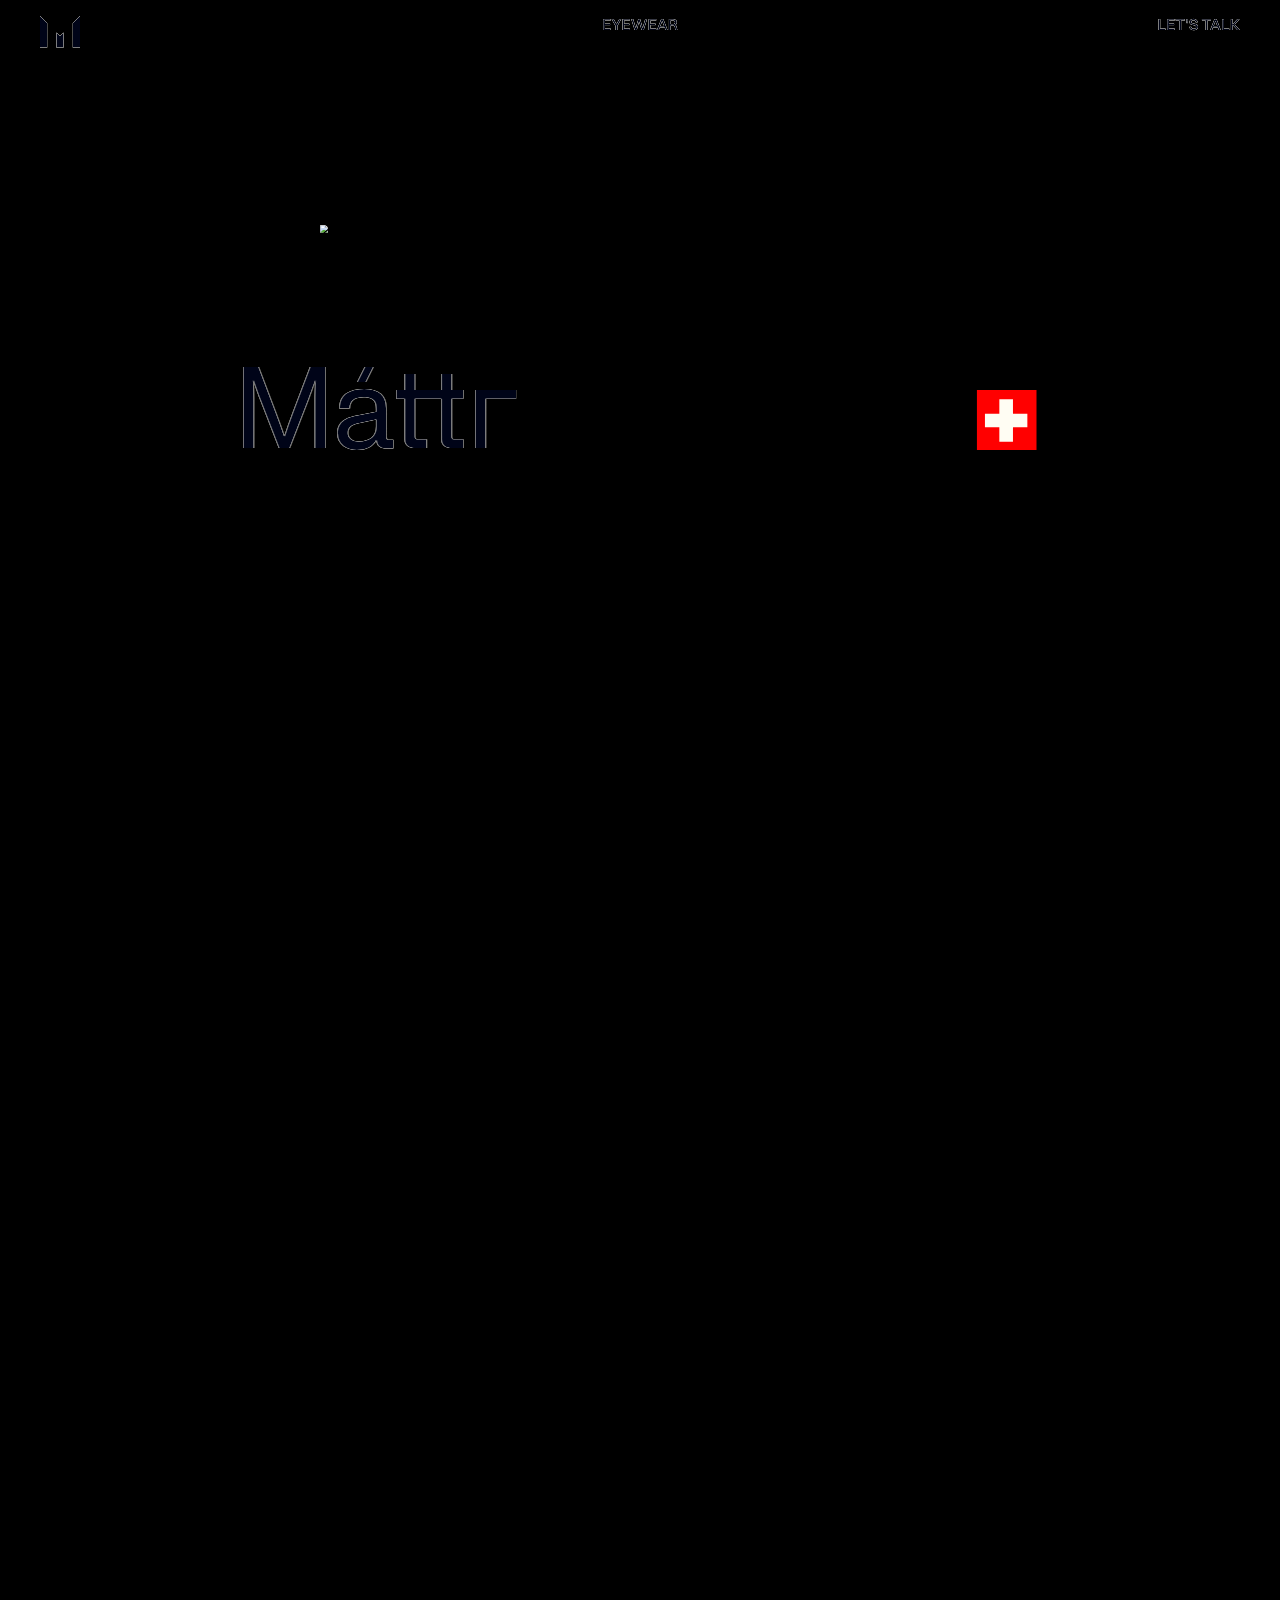
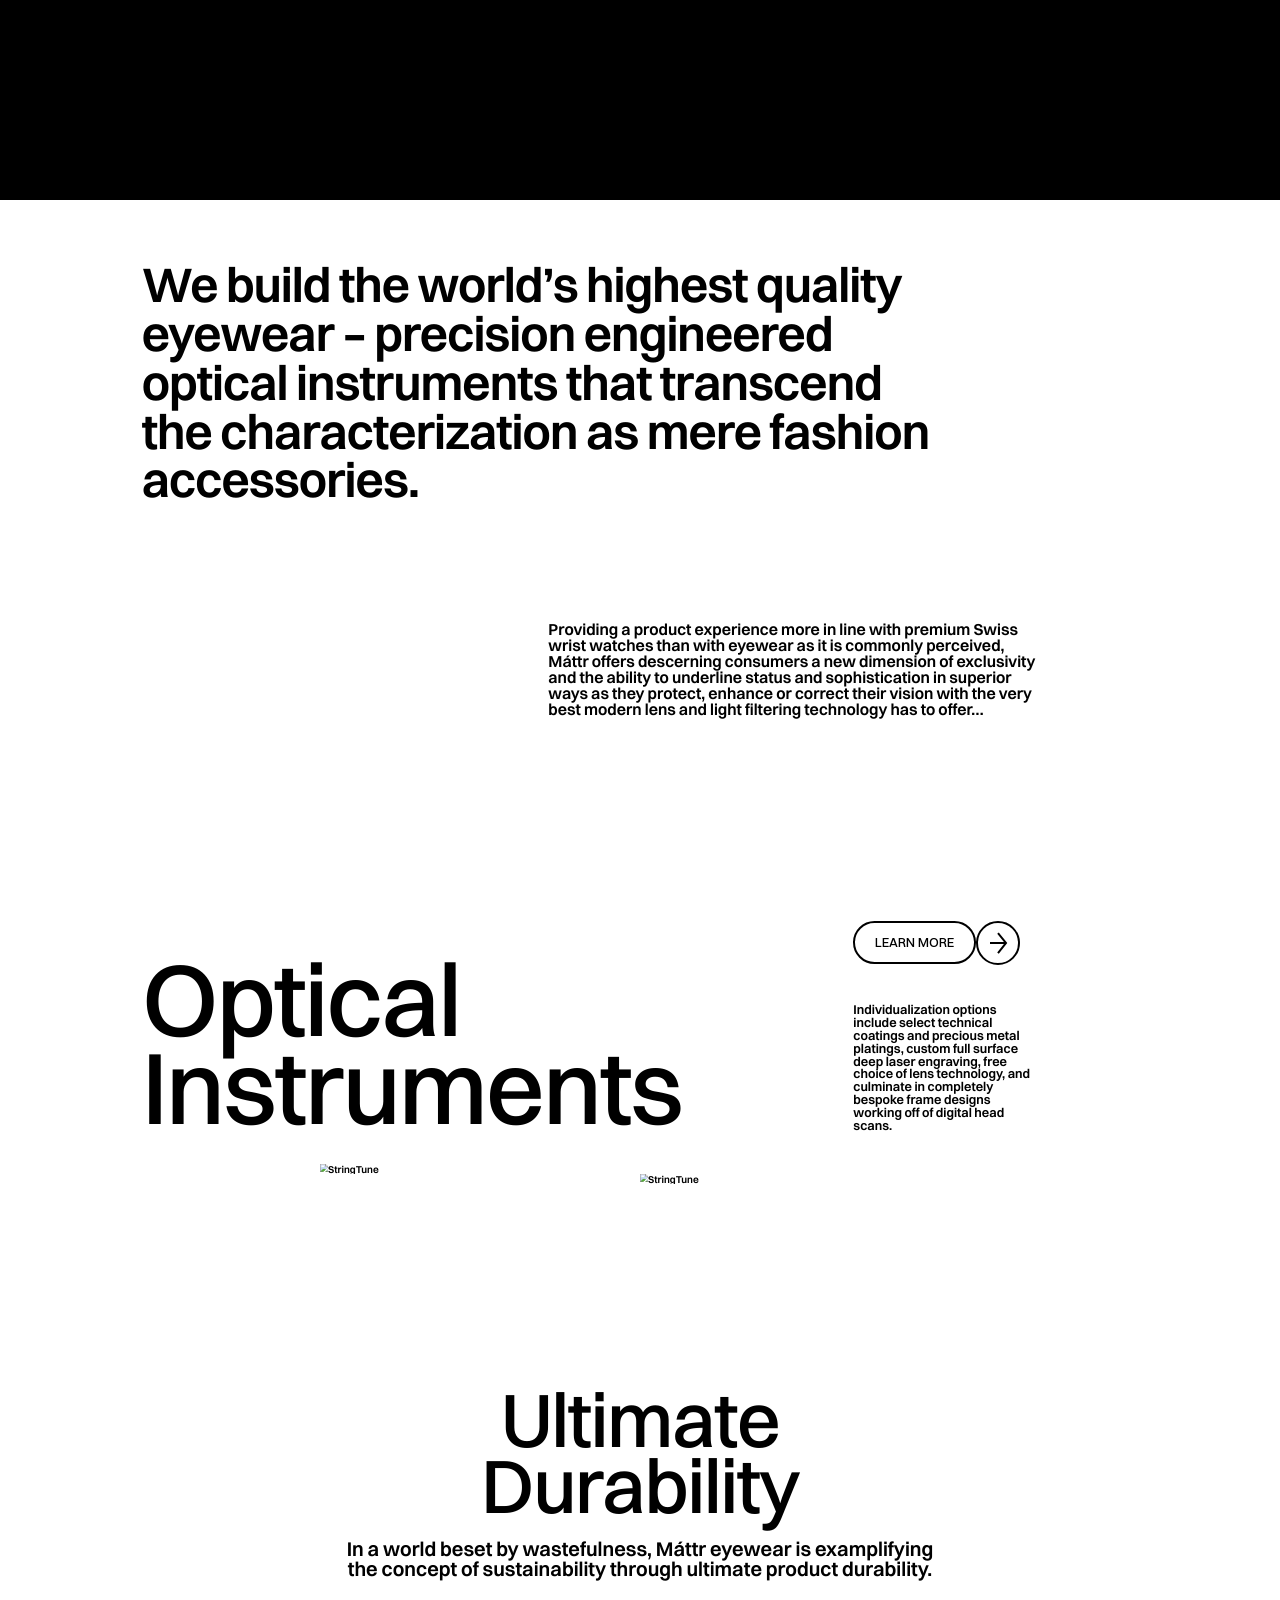
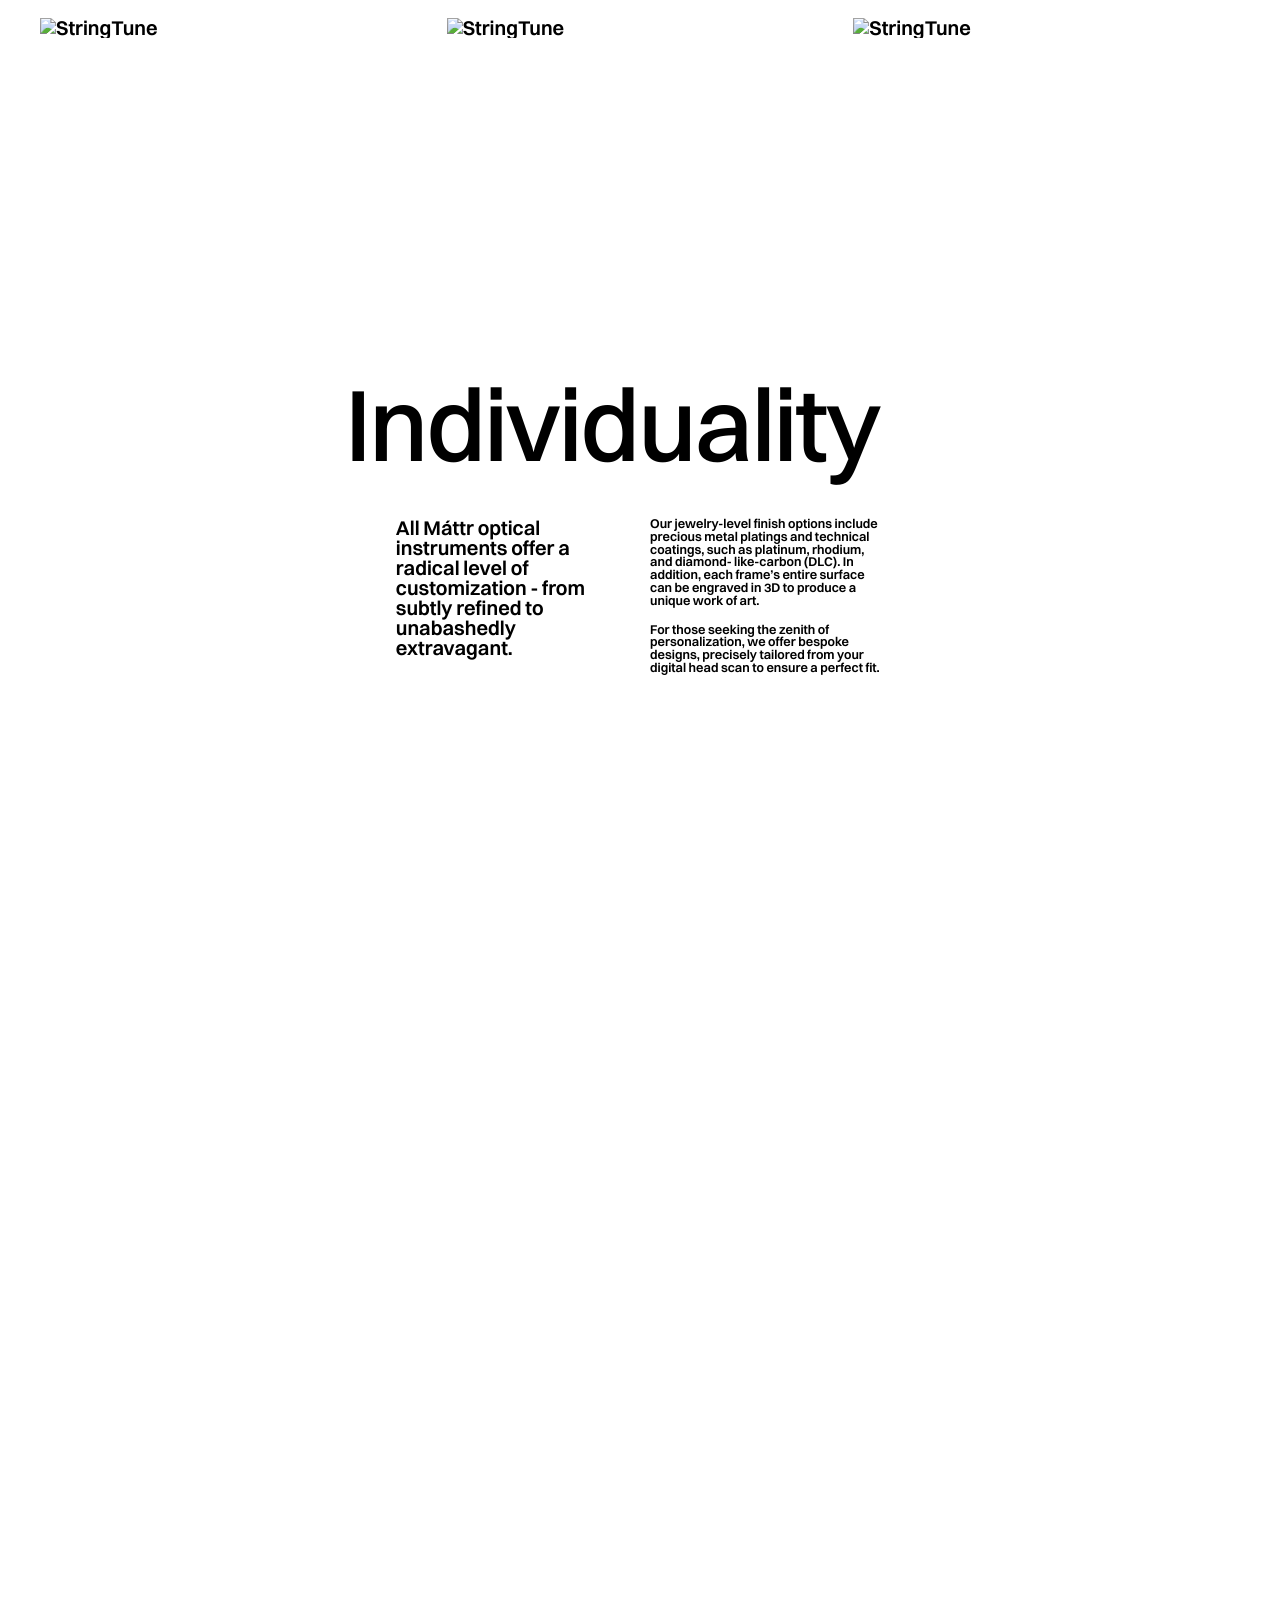
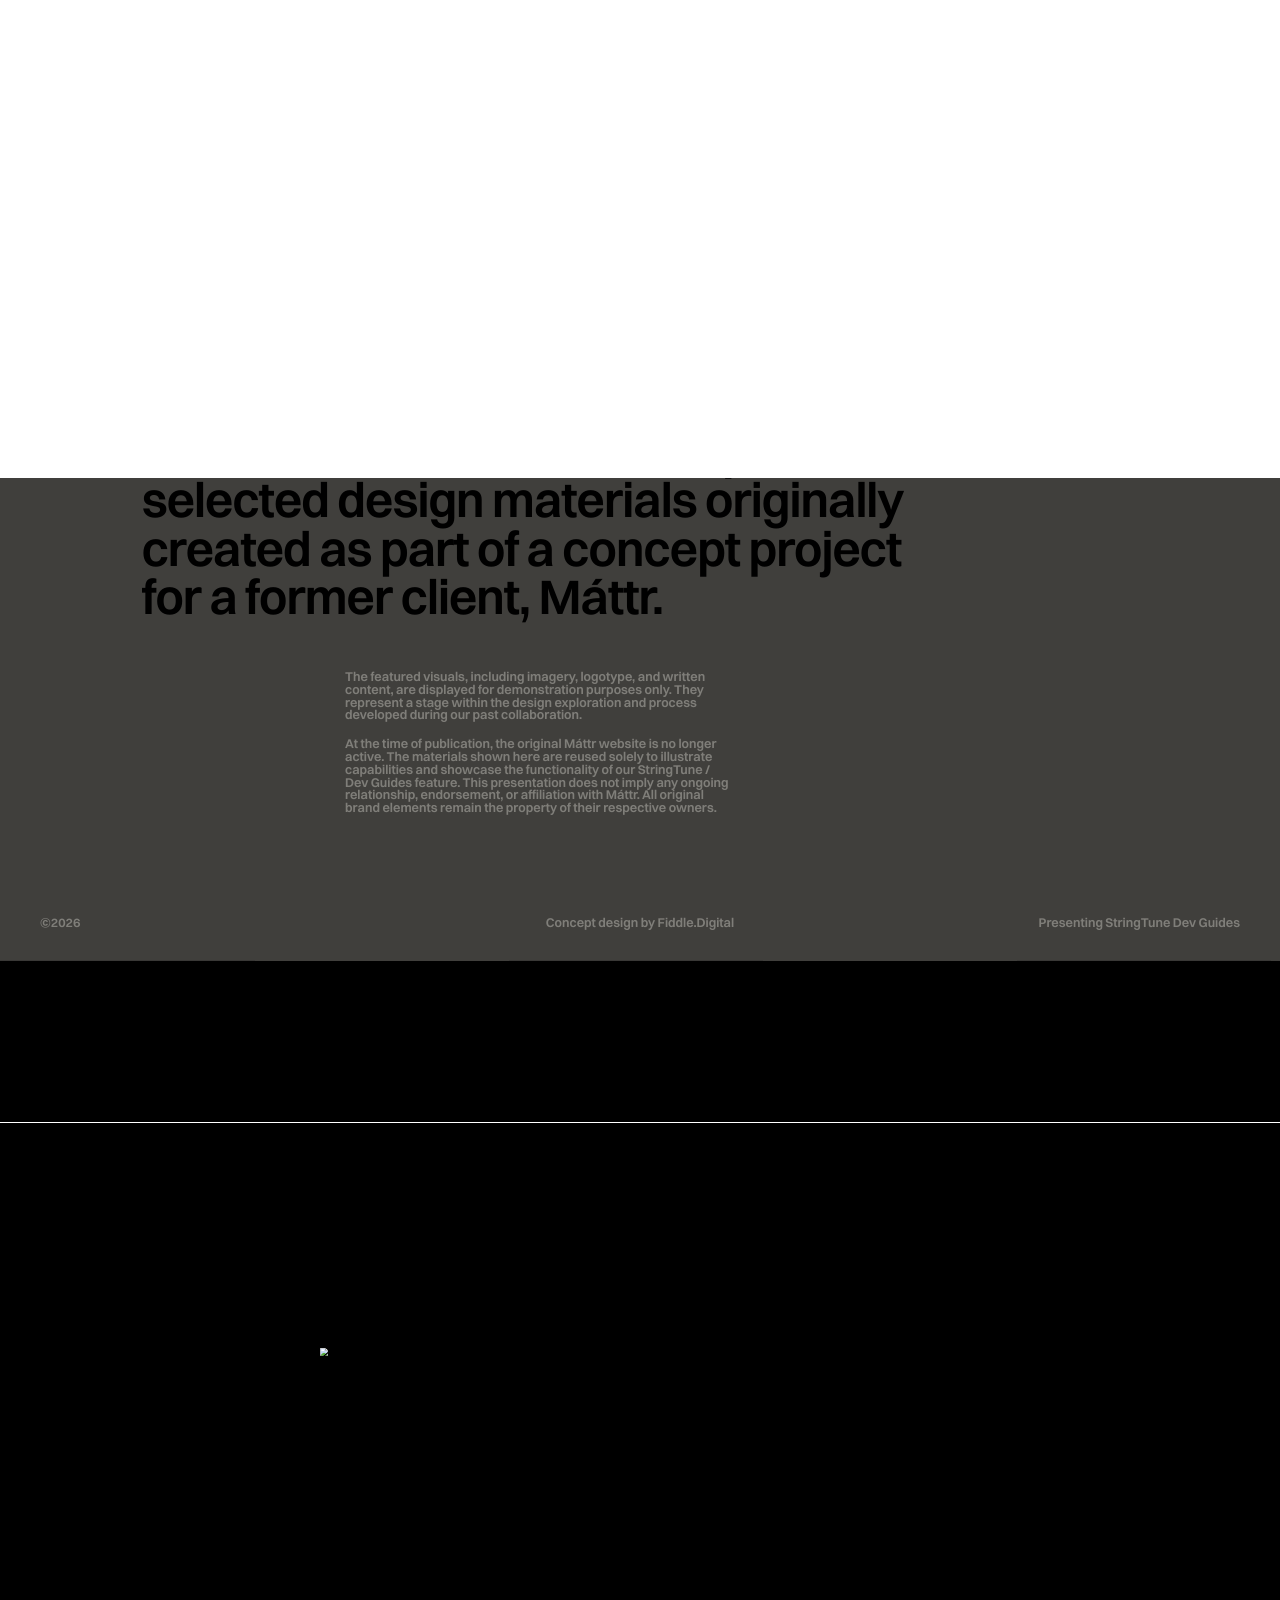
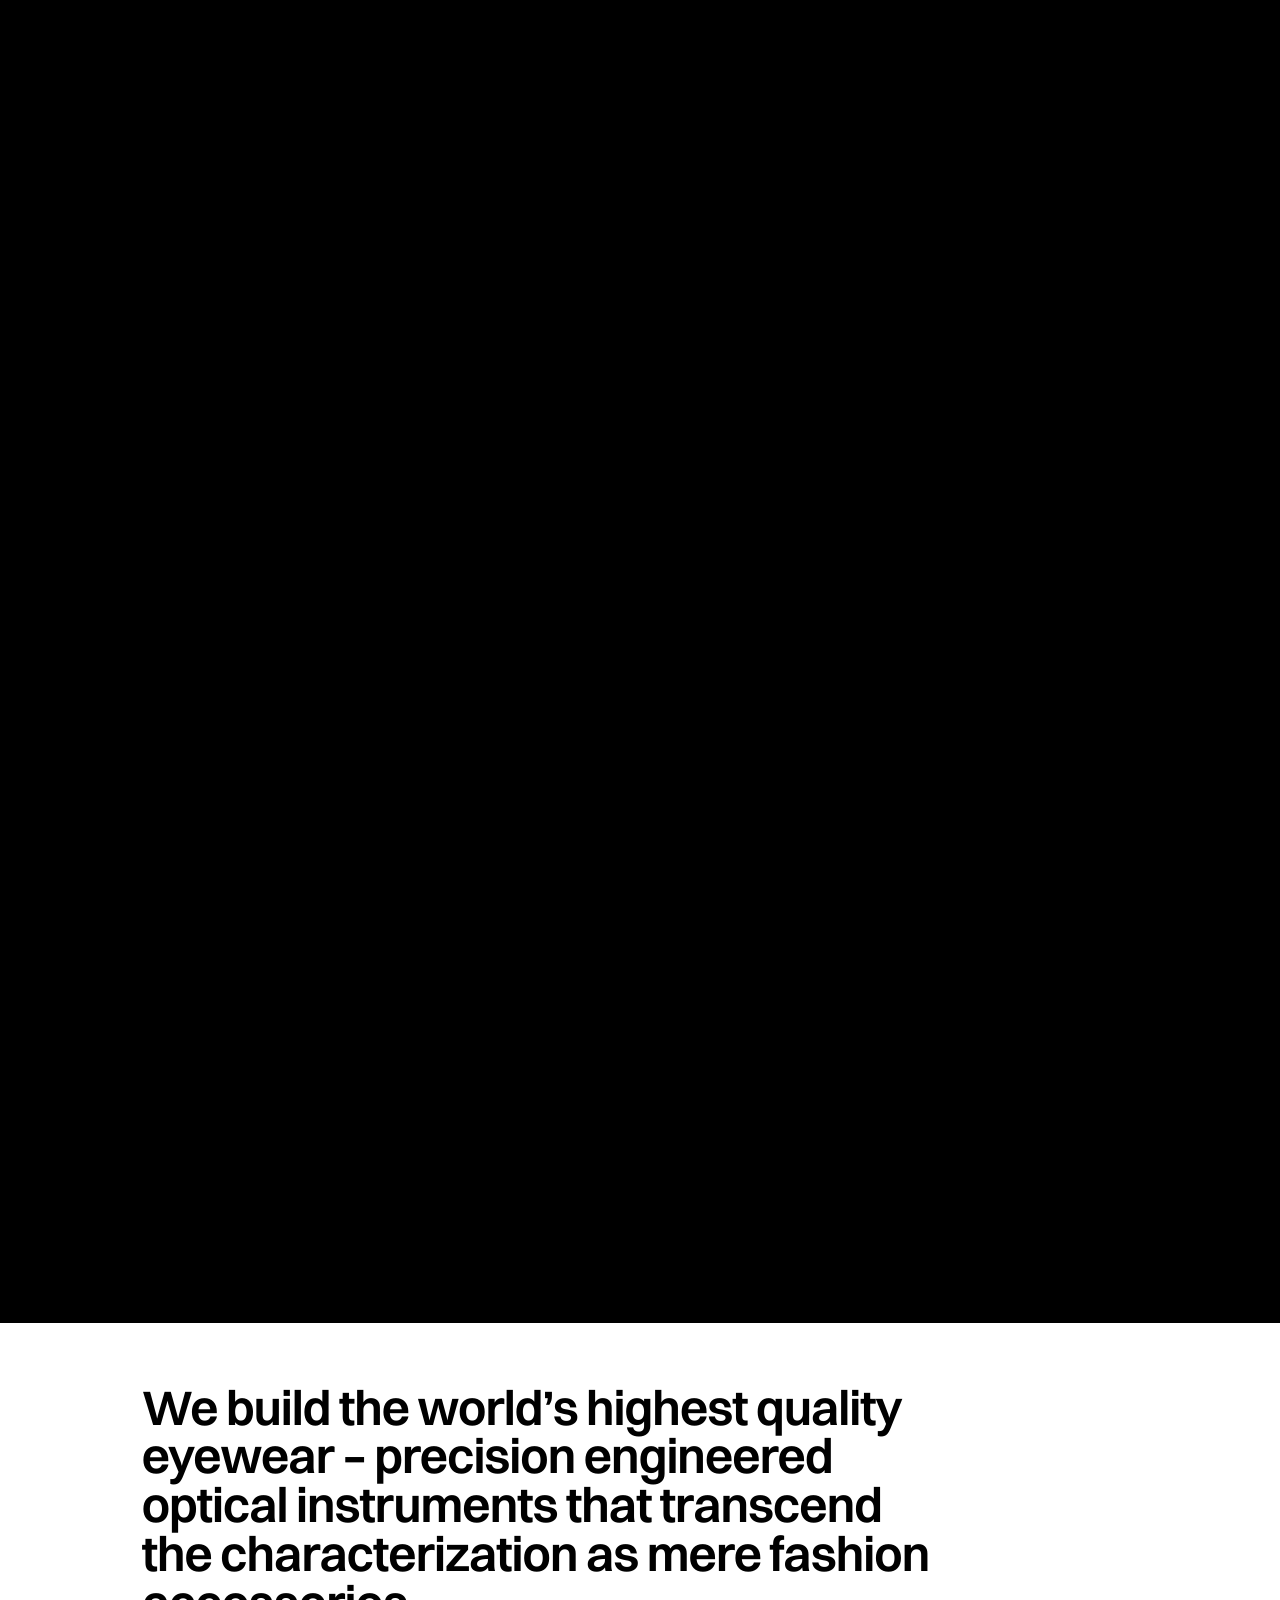
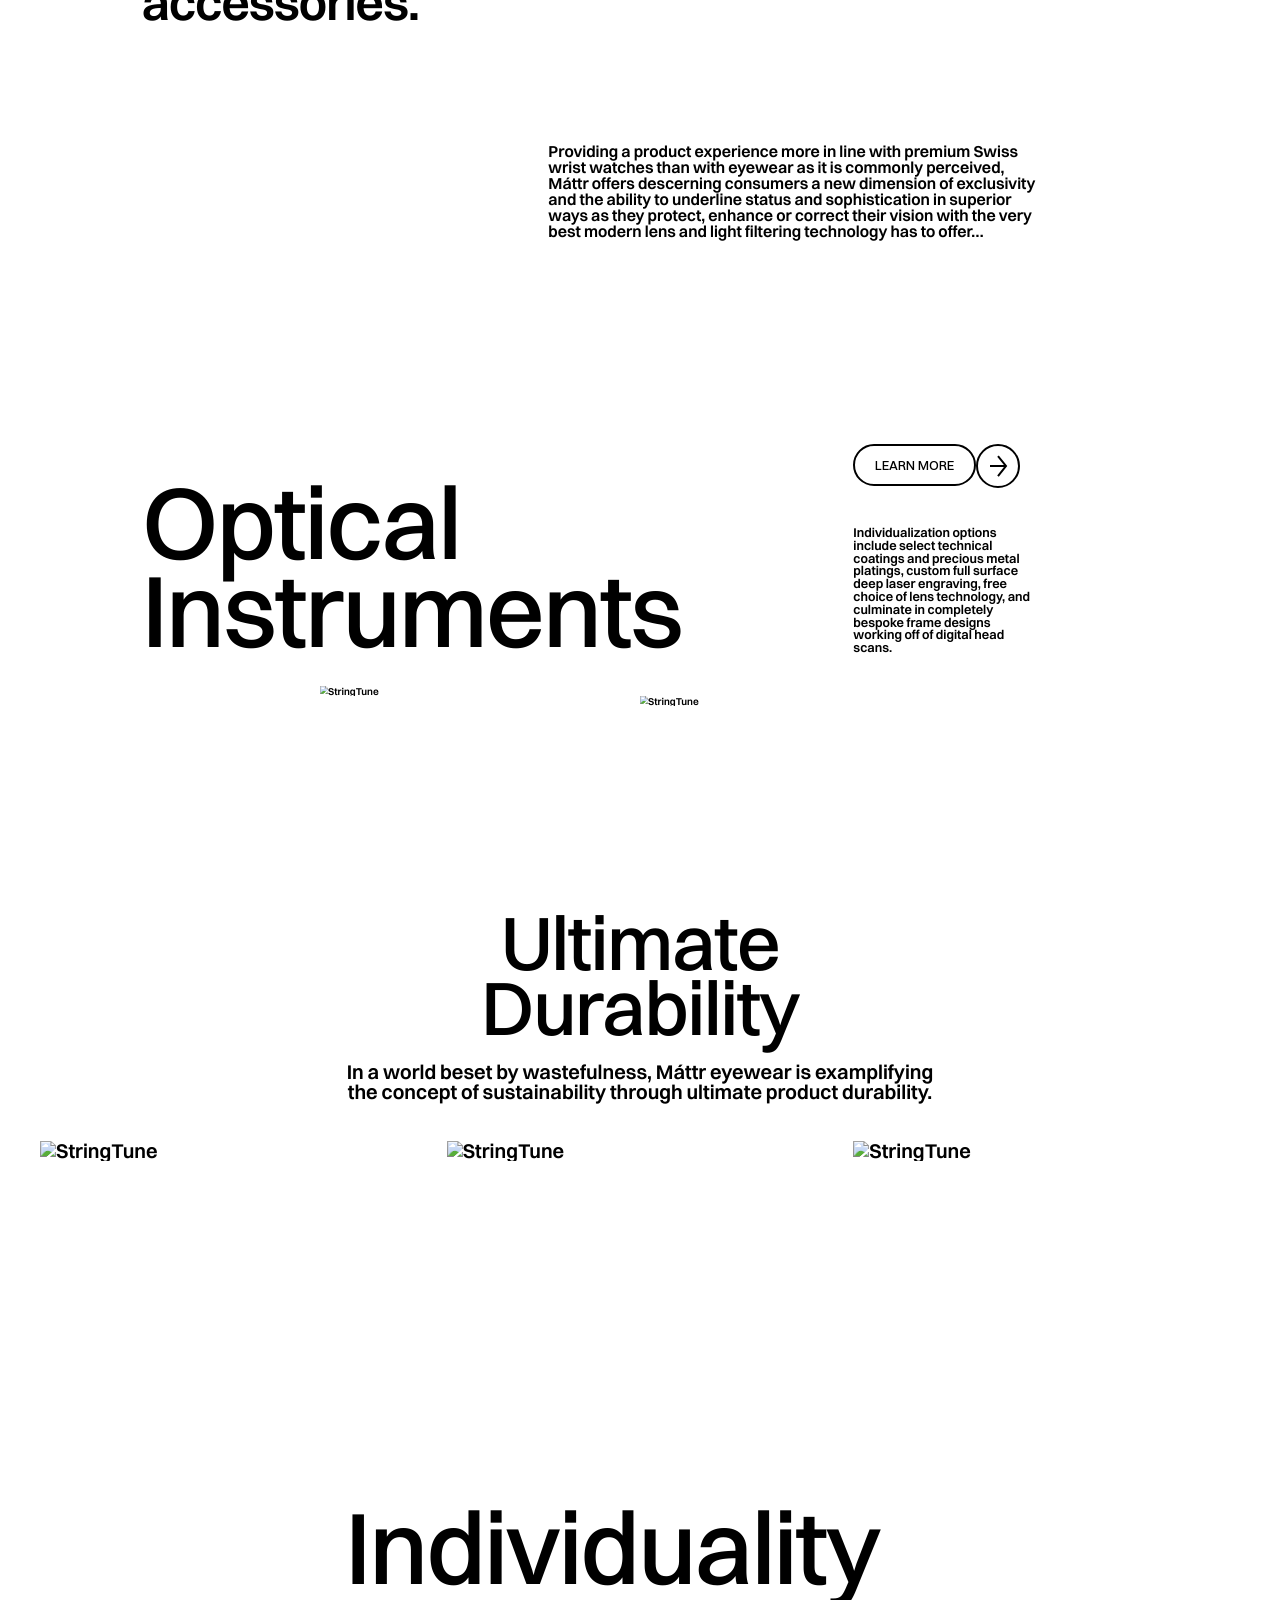
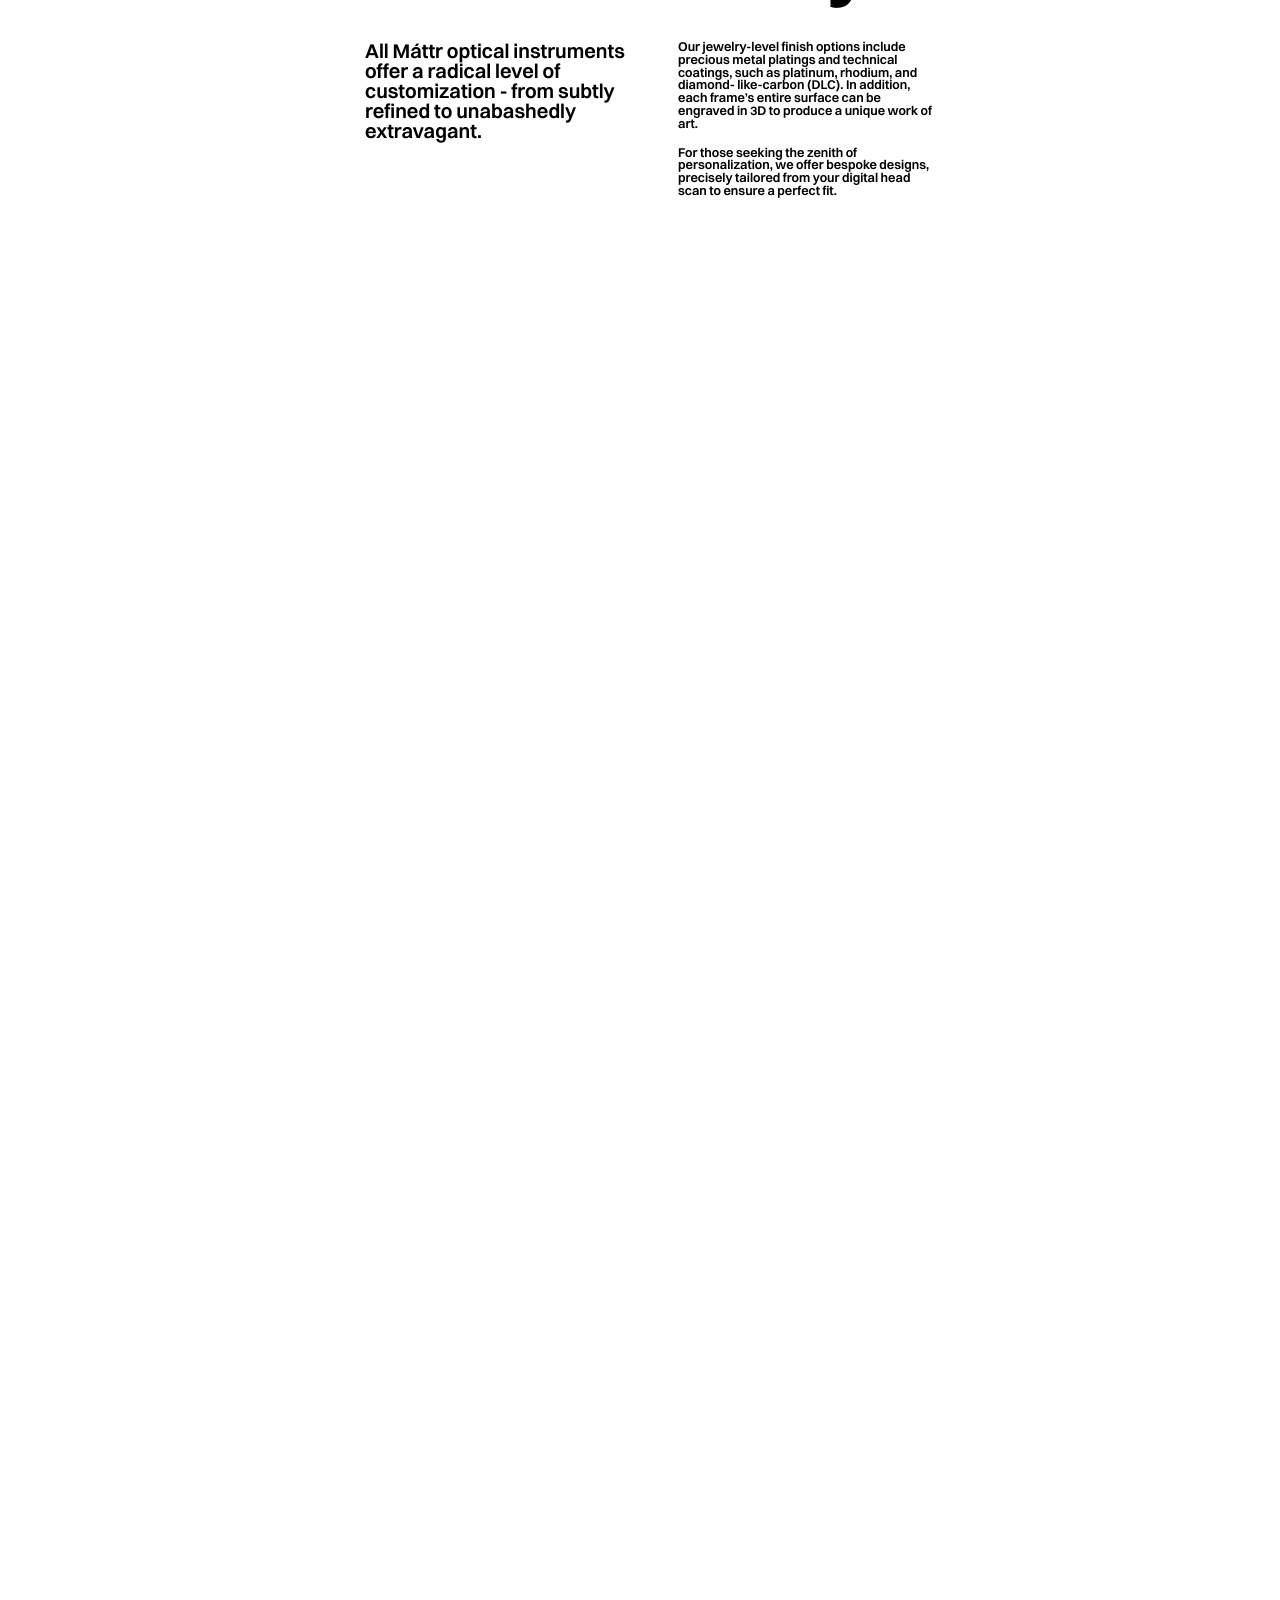
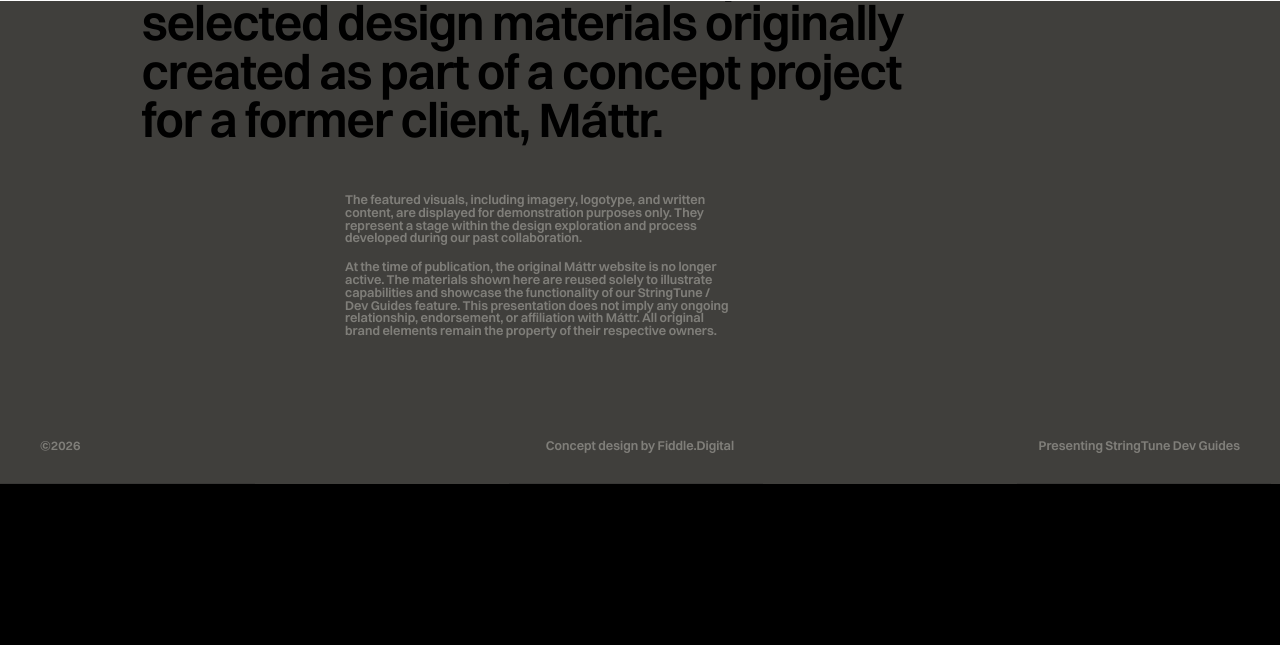
==== commit fe5bc22f: "Change module preload links to new directory Updated module preload links to include a new path." ====
--- a/index.html
+++ b/index.html
@@ -20,10 +20,10 @@
   <style>.mattr[data-v-0bf3425e]{left:var(--g-margin);mix-blend-mode:exclusion;overflow:hidden;pointer-events:none;position:fixed;top:calc(var(--col) + var(--g-gap));transform:translateZ(0);z-index:100}.mattr svg[data-v-0bf3425e]{aspect-ratio:273/83;fill:var(--c-yellow-light);transition:translate .9s var(--f-cubic);translate:0 0;width:calc(var(--col)*2 + var(--g-gap))}.mattr.-active svg[data-v-0bf3425e]{translate:0 100%}.flag[data-v-0bf3425e]{bottom:var(--g-gap);pointer-events:none;position:fixed;right:var(--g-margin);z-index:100}.flag svg[data-v-0bf3425e]{scale:1;transform-origin:50% 50%;transition:scale .9s var(--f-cubic);width:var(--col)}.flag.-active svg[data-v-0bf3425e]{scale:.5}@media(min-width:1024px){.mattr[data-v-0bf3425e]{bottom:50%;top:auto;translate:calc(var(--col)*2 + var(--g-gap)*2 - (var(--col)*2 + var(--g-gap)*2)*var(--progress)) 0}.mattr svg[data-v-0bf3425e]{width:13.65rem}.flag[data-v-0bf3425e]{bottom:50%;top:auto;translate:calc(var(--col)*2*-1 + var(--g-gap)*2*-1 + (var(--col)*2 + var(--g-gap)*2)*var(--progress)) 0}.flag svg[data-v-0bf3425e]{transform-origin:100% 50%;width:3rem}}</style>
   <style>header[data-v-bbad4441]{color:var(--c-yellow-light);left:0;mix-blend-mode:exclusion;padding-top:var(--m);position:fixed;right:0;top:0;z-index:100}header .-w svg[data-v-bbad4441]{aspect-ratio:39/31;fill:var(--c-yellow-light);justify-self:start;width:--col}header .-w .eyewear[data-v-bbad4441]{--left:3;--width:2;justify-self:center;text-align:center}header .-w .talk[data-v-bbad4441]{--left:5;--width:2;justify-self:end}@media(min-width:1024px){header .-w svg[data-v-bbad4441]{width:2rem}header .-w .eyewear[data-v-bbad4441]{--left:6;--width:2}header .-w .talk[data-v-bbad4441]{--left:11;--width:2}}</style>
   <link rel="stylesheet" href="/_nuxt/BaseIcon.BcyQowuW.css" crossorigin>
-  <link rel="modulepreload" as="script" crossorigin href="/_nuxt/29jZ3SV7.js">
-  <link rel="modulepreload" as="script" crossorigin href="/_nuxt/BnCp5dUf.js">
-  <link rel="modulepreload" as="script" crossorigin href="/_nuxt/DW7gxr_b.js">
-  <link rel="modulepreload" as="script" crossorigin href="/_nuxt/Daw6w5Pc.js">
+  <link rel="modulepreload" as="script" crossorigin href="/Reb/_nuxt/29jZ3SV7.js">
+  <link rel="modulepreload" as="script" crossorigin href="/Reb/_nuxt/BnCp5dUf.js">
+  <link rel="modulepreload" as="script" crossorigin href="/Reb/_nuxt/DW7gxr_b.js">
+  <link rel="modulepreload" as="script" crossorigin href="/Reb/_nuxt/Daw6w5Pc.js">
   <script type="module" src="/_nuxt/29jZ3SV7.js" crossorigin></script>
   <link rel="shortcut icon" type="image/x-icon" href="/fav/favicon.ico" sizes="16x16 24x24 32x32 48x48 64x64">
   <link rel="apple-touch-icon" href="/fav/apple-touch-icon-57x57.png" sizes="57x57">
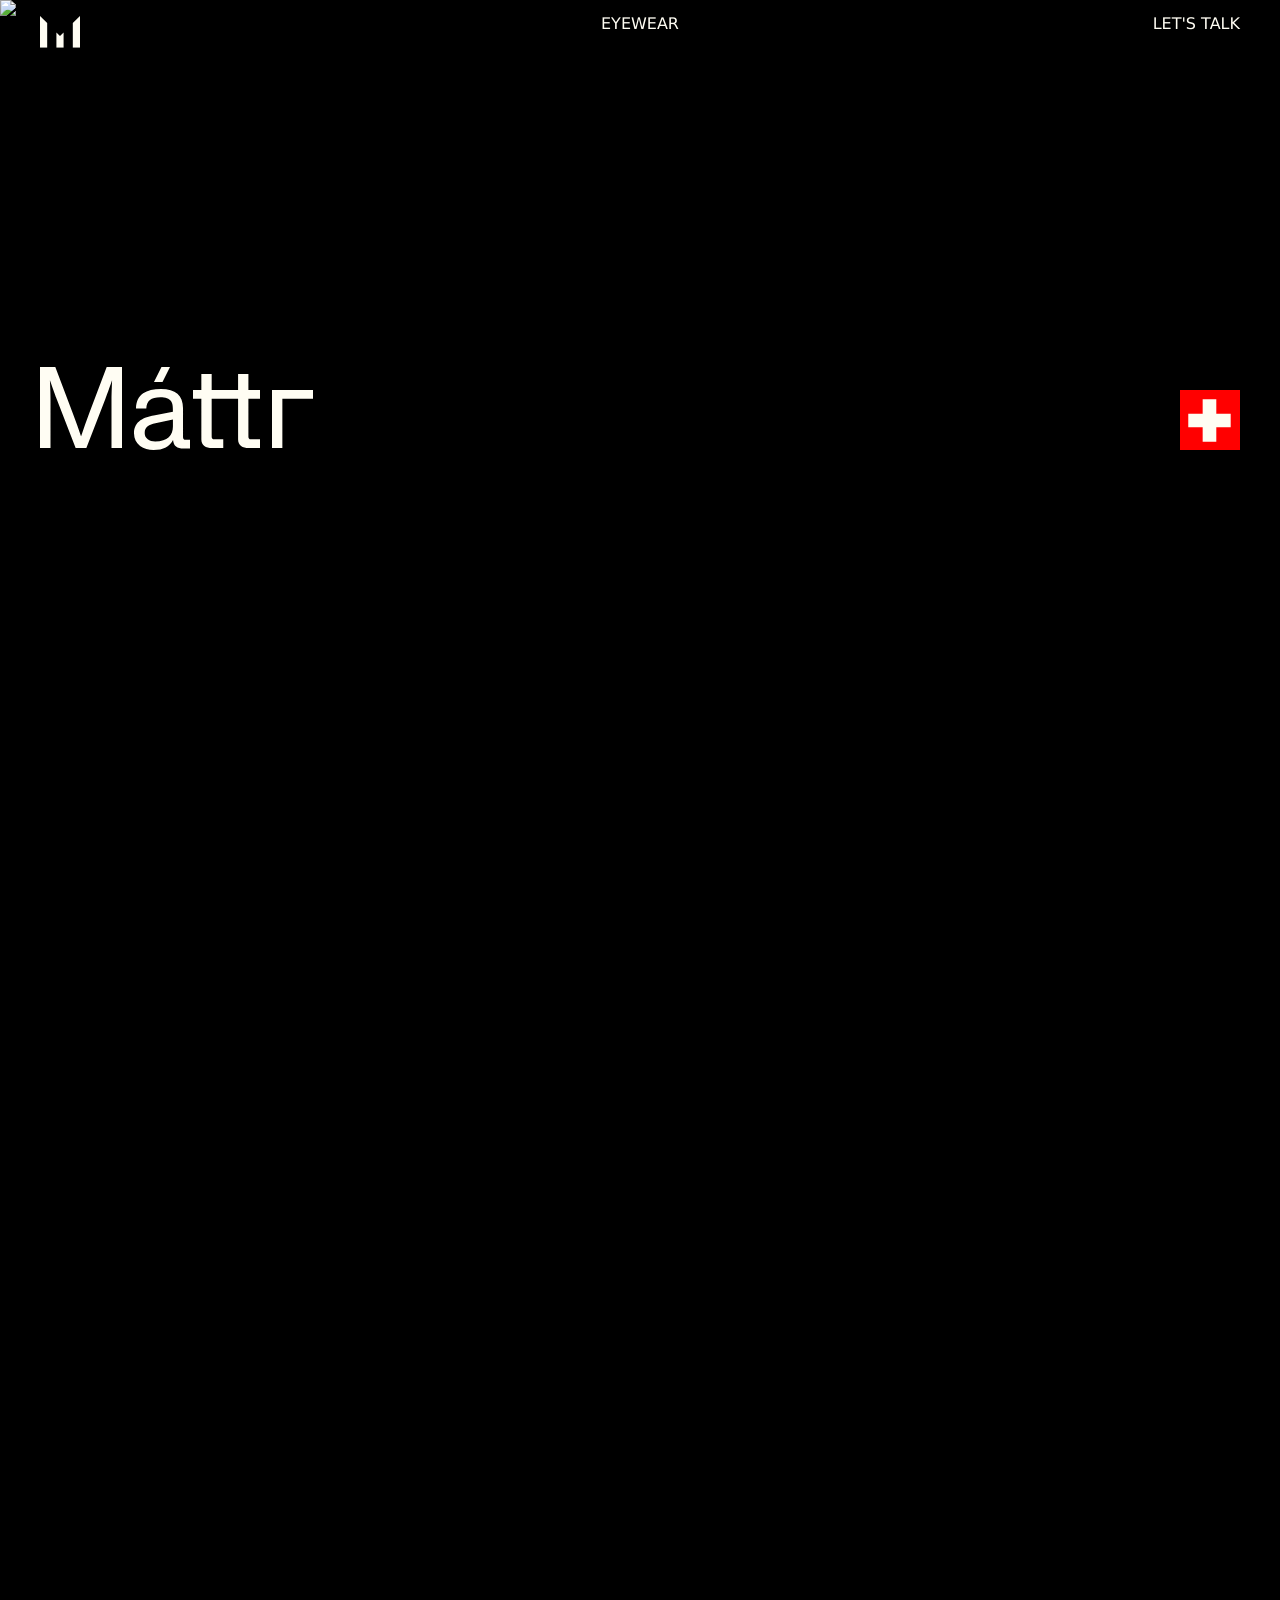
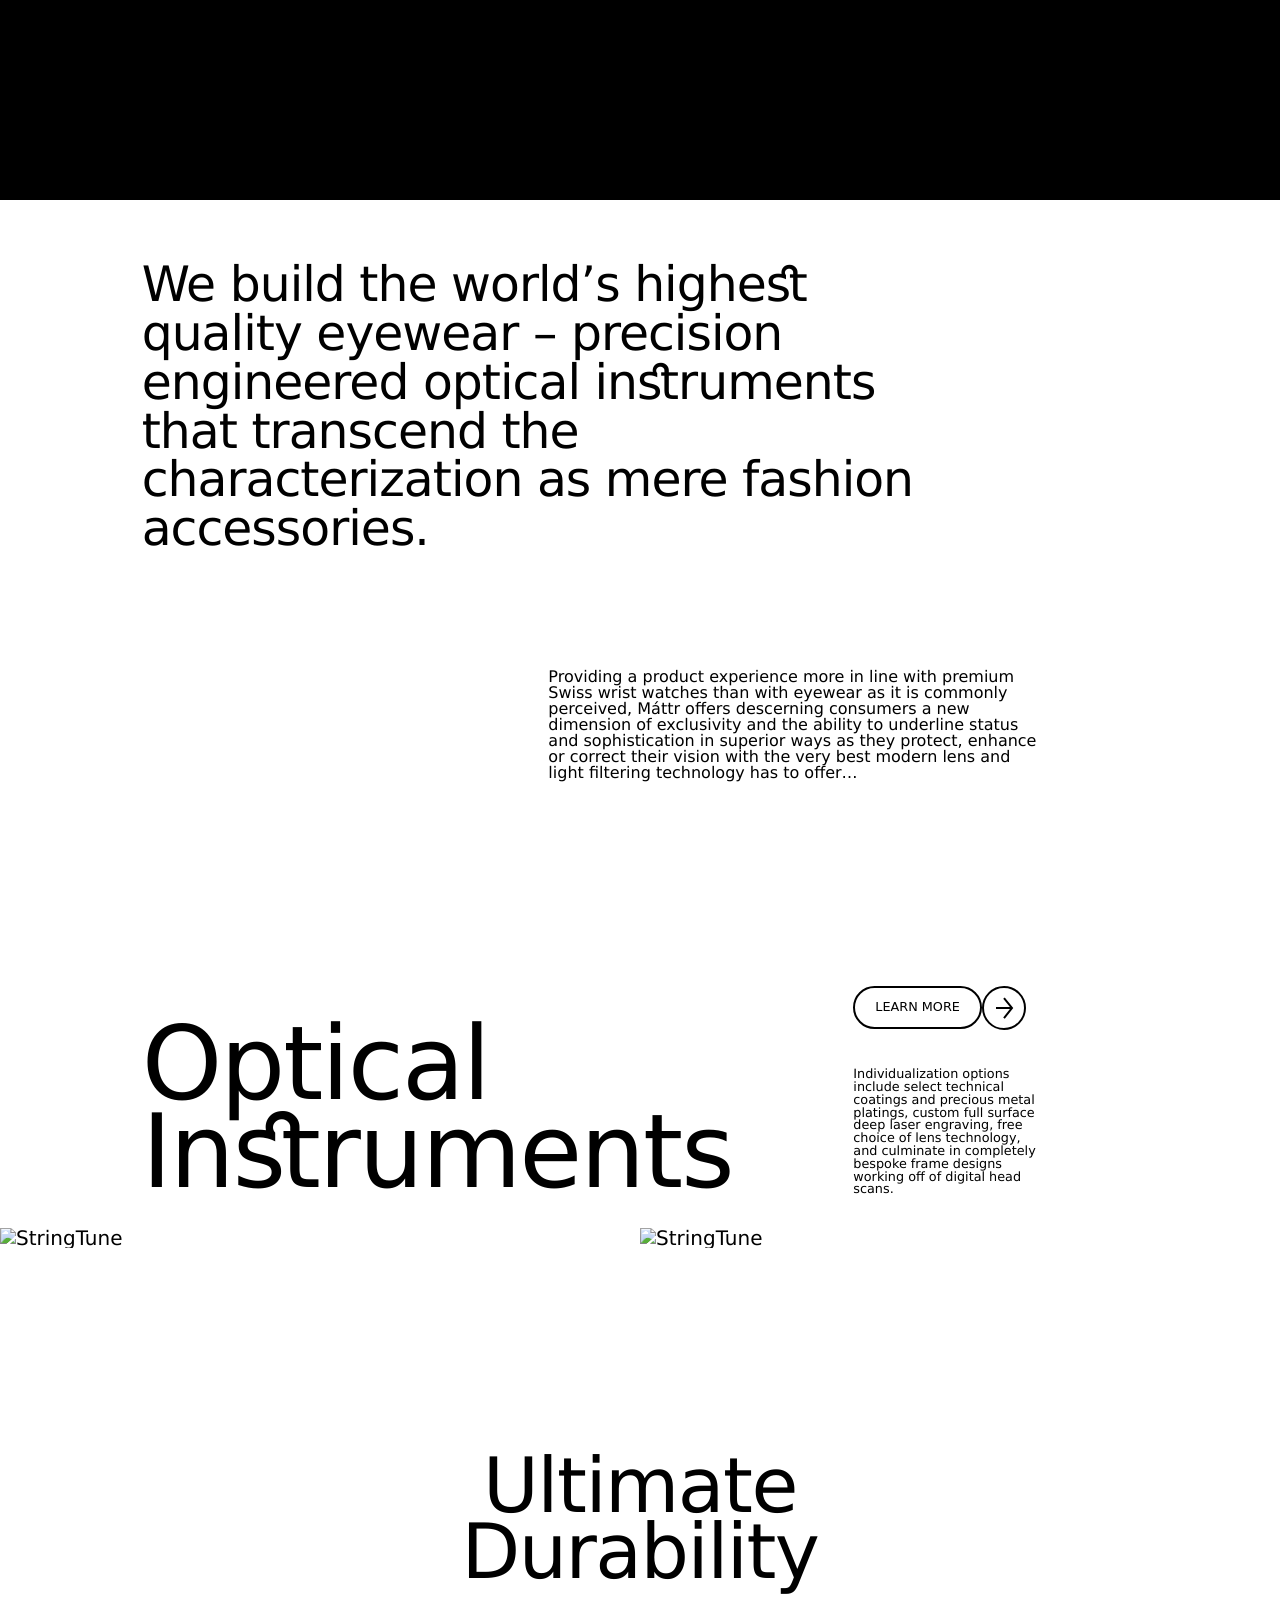
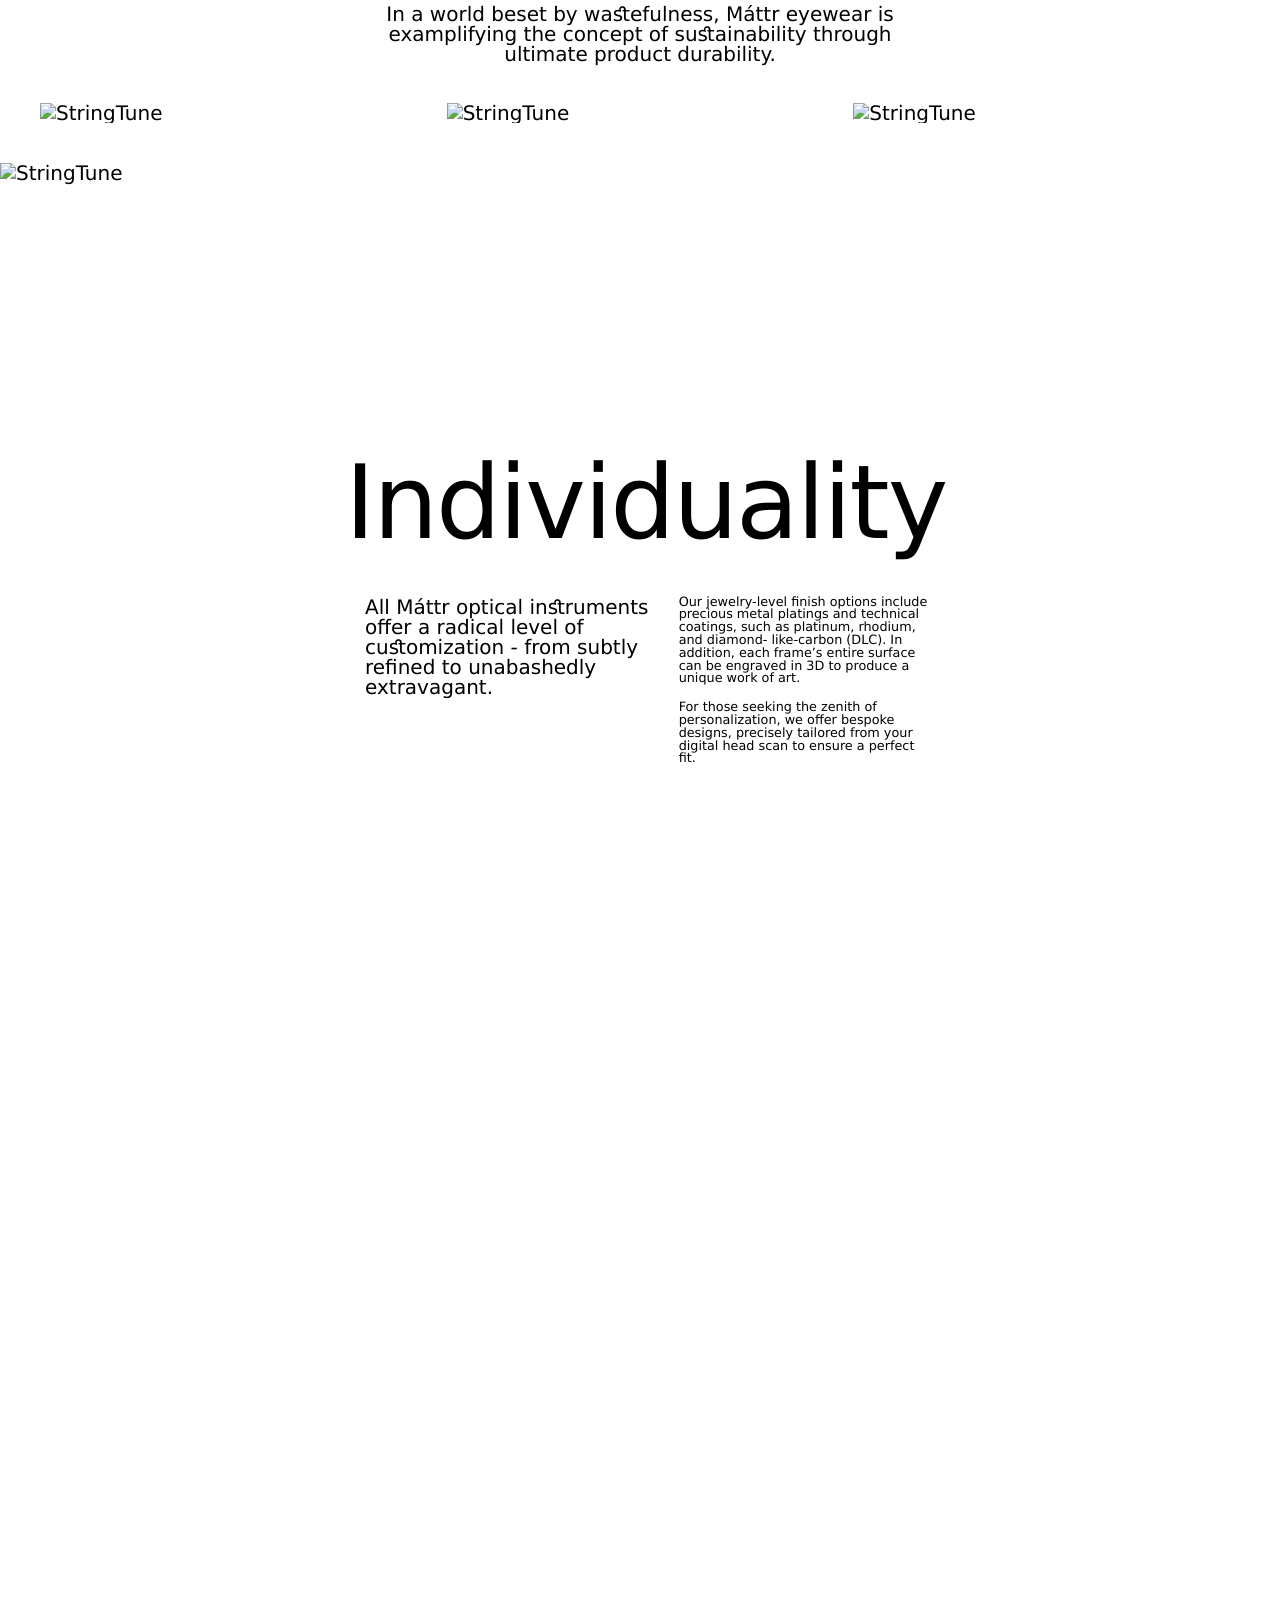
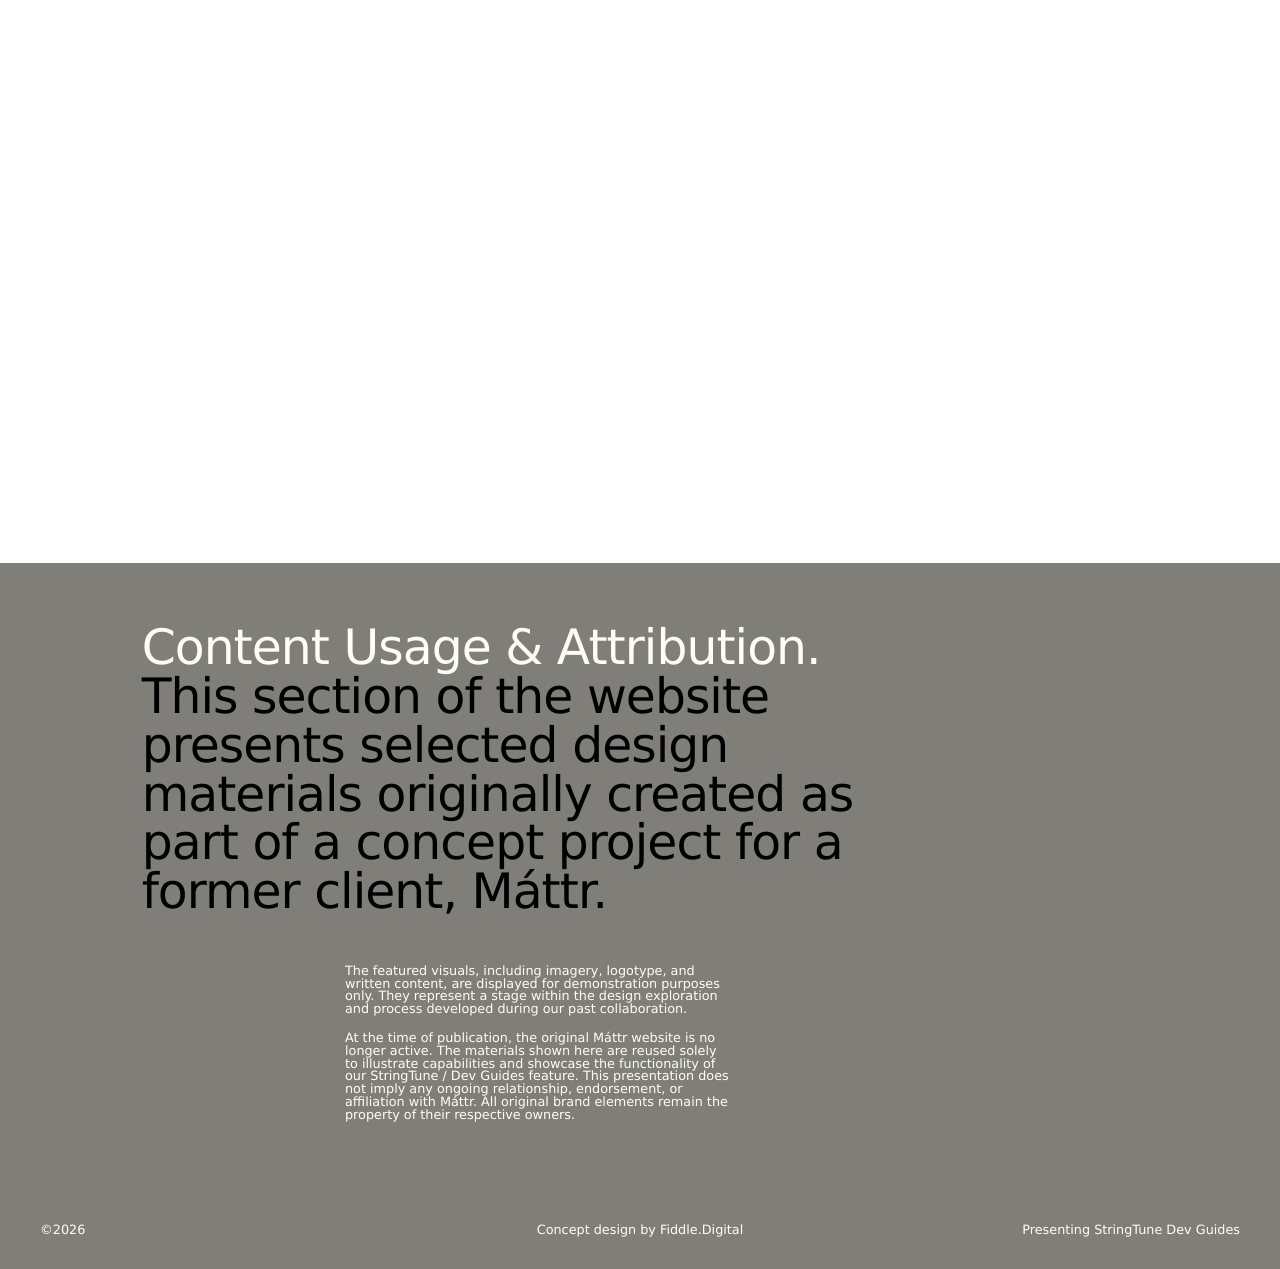
==== commit 8035a2e9: "Create index.html" ====
--- a/index.html
+++ b/index.html
@@ -1,11 +1,11 @@
 <!doctype html>
 <html lang="en">
  <head>
-    <base href="/Reb/">
+     <base href="/Reb/">
   <meta charset="utf-8">
   <meta name="viewport" content="width=device-width, initial-scale=1">
   <title>String Tune</title>
-  <style>@charset "UTF-8";h1,h2,h3,h4,h5,h6,p{margin:0}ol,ol *,ul,ul *{list-style-type:none;margin:0;padding:0}hr{background-color:rgba(var(--c-white),.1);border:none;height:1px}input,textarea{background-color:transparent;border:none;border-radius:.2rem;box-shadow:inset 0 0 0 2px var(--c-black);box-sizing:border-box;color:var(--c-black);cursor:text;display:block;font-family:var(--font);font-feature-settings:"dlig","ss03","ss08","ss06";font-size:16px;margin:0;padding:.4rem}@media(min-width:1024px){input,textarea{display:inline-block;font-size:var(--body-font-size)}}input:-moz-focusring,input:-moz-submit-invalid,input:invalid,input:optional,input:required,textarea:-moz-focusring,textarea:-moz-submit-invalid,textarea:invalid,textarea:optional,textarea:required{border:none;box-shadow:none;outline:none}input:-internal-autofill-selected,input:-webkit-autofill,input:-webkit-autofill:focus,input:-webkit-autofill:hover,select:-webkit-autofill,select:-webkit-autofill:focus,select:-webkit-autofill:hover,textarea:-webkit-autofill,textarea:-webkit-autofill:focus,textarea:-webkit-autofill:hover{background-color:var(--c-black)!important;background-image:none!important;-webkit-box-shadow:0 0 0 1000px var(--c-black) inset;color:var(--c-white)!important}input:-webkit-autofill{-webkit-text-fill-color:var(--c-white)!important}input::-moz-placeholder,textarea::-moz-placeholder{color:var(--c-purple);opacity:1}input::placeholder,textarea::placeholder{color:var(--c-purple);opacity:1}input[disabled]::-moz-placeholder,textarea[disabled]::-moz-placeholder{color:var(--c-purple);opacity:0}input[disabled]::placeholder,textarea[disabled]::placeholder{color:var(--c-purple);opacity:0}input:focus,textarea:focus{outline:none}input:focus,input:hover,textarea:focus,textarea:hover{box-shadow:inset 0 0 0 2px var(--c-black),0 0 0 1px var(--c-black)}input.-naked,textarea.-naked{box-shadow:none}button{background-color:transparent;border:none;color:var(--c-white);cursor:pointer;font-family:var(--font);font-size:var(--body-font-size);line-height:var(--body-line-height,1.2);margin:0;padding:0;touch-action:manipulation}button,button span{display:block;position:relative}figure{margin:0}img,svg,video{display:block;width:100%}.-dn{display:none}@font-face{font-family:Switzer-Bold;font-style:normal;src:url(/fonts/Switzer-Semibold.woff2) format("woff2")}@font-face{font-family:Switzer-Medium;font-style:normal;src:url(/fonts/Switzer-Medium.woff2) format("woff2")}:root{--type-step:1.25;--body-font-size:1rem;--body-line-height:1;--p:1rem;--m:calc(var(--p)/var(--type-step));--mm:calc(var(--m)/var(--type-step));--h6:calc(var(--p)*var(--type-step));--h5:calc(var(--h6)*var(--type-step));--h4:calc(var(--h5)*var(--type-step));--h3:calc(var(--h4)*var(--type-step));--h2:calc(var(--h3)*var(--type-step));--h1:calc(var(--h2)*var(--type-step));--large:clamp(var(--h1),calc(var(--h1)*pow(var(--type-step), 4)),8vw);--ls-intencity:-2}h1,h2,h3,h4,h5,h6{font-family:var(--font);font-weight:400;line-height:var(--body-line-height)}.-h1,h1{font-family:var(--font-m);font-size:var(--h1);letter-spacing:calc(var(--h1)/100*var(--ls-intencity));line-height:.857}.-h2,h2{font-size:var(--h2);letter-spacing:calc(var(--h2)/100*var(--ls-intencity));line-height:.952}.-h3,h3{font-size:var(--h3);letter-spacing:calc(var(--h3)/100*var(--ls-intencity));line-height:1}.-h4,h4{font-size:var(--h4);letter-spacing:calc(var(--h4)/100*var(--ls-intencity));line-height:1}.-h5,h5{font-size:var(--h5);letter-spacing:calc(var(--h5)/100*var(--ls-intencity));line-height:1.1}.-h6,h6{font-size:var(--h6);letter-spacing:calc(var(--h6)/100*var(--ls-intencity));line-height:1.1}.-lrg{font-family:var(--font-m);font-size:var(--large);letter-spacing:calc(var(--large)/100*var(--ls-intencity));line-height:.859}.-p{font-size:var(--p)}.-m,.-p{letter-spacing:normal;line-height:var(--body-line-height)}.-m{font-feature-settings:normal;font-size:var(--m)}.-mm{font-feature-settings:"ss03";font-size:var(--mm);letter-spacing:normal;line-height:var(--body-line-height)}.-m.-up,.-mm.-up{font-family:var(--font-m)}.-up{line-height:1;text-transform:uppercase}.-noup{text-transform:none}.-tac{text-align:center}.-taj{line-height:1;text-align:justify;-moz-text-align-last:justify;text-align-last:justify}a{color:var(--c-black);text-decoration:none}.-black a{color:var(--c-white)}@media(min-width:1024px){.-link,a{--h-underline:1px;background:linear-gradient(0deg,var(--c-black),var(--c-black)) no-repeat 100% 100%/0 var(--h-underline);transition:background-size .45s var(--f-smooth)}.-black .-link,.-black a{background:linear-gradient(0deg,var(--c-white),var(--c-white)) no-repeat 100% 100%/0 var(--h-underline)}.-link:hover,a:hover{background-position-x:left;background-size:100% var(--h-underline);transition:background-size .45s var(--f-cubic)}a.-exact-active,a.-nl{--h-underline:none;background:none}}@media(max-width:1600px){.-mid-h1{font-size:var(--h1);letter-spacing:calc(var(--h1)/100*var(--ls-intencity));line-height:.857}.-mid-h2{font-size:var(--h2);letter-spacing:calc(var(--h2)/100*var(--ls-intencity));line-height:.952}.-mid-h3{font-size:var(--h3);letter-spacing:calc(var(--h3)/100*var(--ls-intencity));line-height:1}.-mid-h4{font-size:var(--h4);letter-spacing:calc(var(--h4)/100*var(--ls-intencity));line-height:1}.-mid-h5{font-size:var(--h5);letter-spacing:calc(var(--h5)/100*var(--ls-intencity));line-height:1.1}.-mid-h6{font-size:var(--h6);letter-spacing:calc(var(--h6)/100*var(--ls-intencity));line-height:1.1}.-mid-lrg{font-size:var(--large);letter-spacing:calc(var(--large)/100*var(--ls-intencity));line-height:.859}.-mid-p{font-size:var(--p);letter-spacing:normal;line-height:var(--body-line-height)}.-mid-m{font-size:var(--m)}.-mid-m,.-mid-mm{letter-spacing:normal;line-height:1}.-mid-mm{font-size:var(--mm)}.-mid-up{text-transform:uppercase}.-mid-tac{text-align:center}.-mid-taj{text-align:justify;-moz-text-align-last:justify;text-align-last:justify}}@media(max-width:1024px){.-m-h1{font-size:var(--h1);letter-spacing:calc(var(--h1)/100*var(--ls-intencity));line-height:.857}.-m-h2{font-size:var(--h2);letter-spacing:calc(var(--h2)/100*var(--ls-intencity));line-height:.952}.-m-h3{font-size:var(--h3);letter-spacing:calc(var(--h3)/100*var(--ls-intencity));line-height:1}.-m-h4{font-size:var(--h4);letter-spacing:calc(var(--h4)/100*var(--ls-intencity));line-height:1}.-m-h5{font-size:var(--h5);letter-spacing:calc(var(--h5)/100*var(--ls-intencity))}.-m-h5,.-m-h6{line-height:1.1}.-m-h6{font-size:var(--h6);letter-spacing:calc(var(--h6)/100*var(--ls-intencity))}.-m-lrg{font-size:var(--large);line-height:.859}.-m-p{font-size:var(--p);letter-spacing:normal;line-height:var(--body-line-height)}.-m-m{font-size:var(--m)}.-m-m,.-m-mm{letter-spacing:normal;line-height:1}.-m-mm{font-size:var(--mm)}.-m-up{text-transform:uppercase}.-m-tac{text-align:center}.-m-taj{text-align:justify;-moz-text-align-last:justify;text-align-last:justify}}.fdcm--setup{--fdcm--font:"Manrope",system-ui,-apple-system,BlinkMacSystemFont,"Segoe UI",Roboto,Oxygen,Ubuntu,Cantarell,"Open Sans","Helvetica Neue",sans-serif;--fdcm--font-size:1rem;--fdcm--font-step:1.28;--fdcm--line-height:1.4;--fdcm--timing-function:cubic-bezier(.22,.31,0,1);--fdcm--border-radius-default:.3rem;--fdcm--bg-default:#101214;--fdcm--body-text-main-default:#ded4e6;--fdcm--body-text-secondary-default:#b8a5b8;--fdcm--body-text-reverse-default:var(--fdcm--bg-default);--fdcm--ui-main-default:var(--fdcm--body-text-secondary-default);--fdcm--ui-secondary-default:#544d56;--fdcm--ui-highlight-main-default:#fff;--fdcm--ui-highlight-secondary-default:#746a76}.fdcm--container,.fdcm--setup button{font-family:var(--fdcm--font);font-size:var(--fdcm--font-size);font-weight:500;line-height:var(--fdcm--line-height)}.fdcm--container{background-color:var(--fdcm--bg,var(--fdcm--bg-default));border-radius:calc(var(--fdcm--border-radius, var(--fdcm--border-radius-default))*2);bottom:var(--fdcm--position-bottom,1em);color:var(--fdcm--body-text-secondary,var(--fdcm--body-text-secondary-default));font-optical-sizing:auto;left:var(--fdcm--position-left,1em);max-width:540px;opacity:1;padding:.8rem 1rem 1rem;position:fixed;right:var(--fdcm--position-right,1em);transform:translate(0);transition:transform .15s var(--fdcm--timing-function),opacity .15s var(--fdcm--timing-function);z-index:90}.fdcm--container.-leave{opacity:0;transform:translateY(1rem)}.fdcm--setup.-light-theme{--fdcm--bg-default:#fff;--fdcm--body-text-main-default:#101214;--fdcm--body-text-secondary-default:#596375;--fdcm--ui-main-default:#ded4e6;--fdcm--ui-secondary-default:#e6dfe4;--fdcm--ui-highlight-main-default:#b8a5b8;--fdcm--ui-highlight-secondary-default:#c9c3c8}.fdcm--title{font-size:calc(var(--fdcm--font-size)*var(--fdcm--font-step));margin-bottom:calc(var(--fdcm--font-size)/2)}.fdcm--subtitle,.fdcm--title{color:var(--fdcm--body-text-main,var(--fdcm--body-text-main-default));font-weight:600}.fdcm--description button{display:block}.fdcm--link{background:none;color:var(--fdcm--body-text-main,var(--fdcm--body-text-main-default));cursor:pointer;display:inline;font-weight:600;margin:0;padding:0;text-decoration:underline}.fdcm--setup:not(.-light-theme) .fdcm--link.-secondary{color:var(--fdcm--ui-highlight-secondary,var(--fdcm--ui-highlight-secondary-default))}.fdcm--actions{display:flex;gap:.5rem;margin-top:calc(var(--fdcm--font-size)*1);width:100%}.fdcm--button{background-color:var(--fdcm--ui-main,var(--fdcm--ui-main-default));border-radius:calc(var(--fdcm--border-radius, var(--fdcm--border-radius-default))*1);color:var(--fdcm--body-text-reverse,var(--fdcm--body-text-reverse-default));flex:1;font-size:clamp(12px,var(--fdcm--font-size)/var(--fdcm--font-step),var(--fdcm--font-size)/var(--fdcm--font-step));padding:.6rem 1.8rem;white-space:nowrap}.-light-theme .fdcm--button,.fdcm--button.-secondary{color:var(--fdcm--body-text-main,var(--fdcm--body-text-main-default))}.fdcm--button.-secondary{background-color:var(--fdcm--ui-secondary,var(--fdcm--ui-secondary-default))}@media(min-width:1024px){.fdcm--setup{--fdcm--font-size:.7rem;bottom:var(--fdcm--position-bottom,1em);left:var(--fdcm--position-left,initial);right:var(--fdcm--position-right,1em);top:var(--fdcm--position-top,initial)}.fdcm--link:hover{color:var(--fdcm--ui-highlight-main,var(--fdcm--ui-highlight-main-default))!important}.-light-theme .fdcm--link.-secondary:hover{color:var(--fdcm--body-text-secondary,var(--fdcm--body-text-secondary-default))}.fdcm--button{transition:background-color .3s var(--fdcm--timing-function)}.fdcm--button.-primary:hover{background-color:var(--fdcm--ui-highlight-main,var(--fdcm--ui-highlight-main-default))}.fdcm--button.-secondary:hover{background-color:var(--fdcm--ui-highlight-secondary,var(--fdcm--ui-highlight-secondary-default))}}.fdcm--popup{align-items:center;color:var(--fdcm--body-text-secondary,var(--fdcm--body-text-secondary-default));display:flex;font-family:var(--fdcm--font);font-optical-sizing:auto;font-size:var(--fdcm--font-size);font-weight:500;justify-content:center;inset:0;line-height:var(--fdcm--line-height);overflow:hidden;position:fixed;z-index:100000000}.fdcm--overlay{background-color:transparent;display:block;height:100%;left:0;position:absolute;top:0;transition:background-color .3s var(--fdcm--timing-function);width:100%}.fdcm--overlay.-ready{background-color:#000c}.fdcm--setting-container{background-color:var(--fdcm--bg,var(--fdcm--bg-default));border-radius:calc(var(--fdcm--border-radius, var(--fdcm--border-radius-default))*2);max-width:720px;opacity:0;overflow:hidden;position:relative;transform:scale(1.2) translate(0);transition:transform .225s var(--fdcm--timing-function),opacity .225s var(--fdcm--timing-function);transition-delay:75ms}.fdcm--setting-container.-ready{opacity:1;transform:scale(1) translate(0)}.fdcm--header{align-items:center;background-color:var(--fdcm--bg,var(--fdcm--bg-default));border-bottom:1px solid var(--fdcm--ui-secondary,var(--fdcm--ui-secondary-default));display:flex;justify-content:space-between;padding:.8rem 1rem}.fdcm--header .fdcm--title{margin-bottom:0}.fdcm--icon-close{display:block;padding:calc(var(--fdcm--font-size)/4)}.fdcm--icon-close:before{aspect-ratio:1/1;content:"×";display:block;font-size:calc(var(--fdcm--font-size)*var(--fdcm--font-step)*var(--fdcm--font-step));line-height:calc(var(--fdcm--font-size)*var(--fdcm--font-step)*var(--fdcm--font-step));width:calc(var(--fdcm--font-size)*var(--fdcm--font-step)*var(--fdcm--font-step))}.fdcm--body{max-height:60vh;overflow-y:scroll}.fdcm--body-scroll{padding:1rem 1rem 0}.fdcm--settings{margin-bottom:calc(var(--fdcm--font-size)*2);margin-top:calc(var(--fdcm--font-size)*2)}.fdcm--item-head{align-items:center;border-bottom:1px solid var(--fdcm--ui-secondary,var(--fdcm--ui-secondary-default));color:var(--sc-button-secondary-text,#bdaeb9);cursor:pointer;display:flex;justify-content:space-between;position:relative}.fdcm--item-head:before{background-color:var(--fdcm--ui-secondary,var(--fdcm--ui-secondary-default));border-radius:calc(var(--fdcm--border-radius, var(--fdcm--border-radius-default))*1) calc(var(--fdcm--border-radius, var(--fdcm--border-radius-default))*1) 0 0;content:"";display:block;height:100%;left:0;opacity:.2;position:absolute;top:0;transform:scaleY(0);transform-origin:50% 100%;width:100%}.fdcm--settings-item.-opened .fdcm--item-head:before{transform:scale(1)}.fdcm--label-wrap{align-items:center;display:flex;margin-left:calc(var(--fdcm--font-size)/1);padding:calc(var(--fdcm--font-size)/1) 0;position:relative}.fdcm--toggle-container{display:inline-block;height:calc(var(--fdcm--font-size)*1.25);position:relative;width:calc(var(--fdcm--font-size)*2)}.fdcm--toggle-container input{display:none}.fdcm--toggle{background-color:var(--fdcm--ui-secondary,var(--fdcm--ui-secondary-default));border-radius:calc(var(--fdcm--font-size)*1);cursor:pointer;inset:0;position:absolute;transition:background-color .15s var(--fdcm--timing-function)}.fdcm--toggle:before{background-color:var(--sc-toggle-knob-bg,var(--sc-cookie-category-block-bg,#101214));border-radius:50%;content:"";display:block;height:calc(var(--fdcm--font-size)*1);left:calc(var(--fdcm--font-size)*.125);position:absolute;top:calc(var(--fdcm--font-size)*.125);transition:transform .3s var(--fdcm--timing-function);width:calc(var(--fdcm--font-size)*1)}.fdcm--toggle-container input:checked+.fdcm--toggle:before{background-color:var(--fdcm--ui-highlight-main,var(--fdcm--ui-highlight-main-default));transform:translate(calc(var(--fdcm--font-size)*.75))}.fdcm--toggle-label{cursor:pointer;margin-left:.5rem}.fdcm--toggle-label::selection{background-color:transparent}.fdcm--toggle-label::-moz-selection{background-color:transparent}.fdcm--icon-dropdown{padding:calc(var(--fdcm--font-size)/1);position:relative}.fdcm--icon-dropdown:before{aspect-ratio:1/1;border:solid var(--fdcm--body-text-secondary,var(--fdcm--body-text-secondary-default));border-width:0 calc(var(--fdcm--font-size)/7) calc(var(--fdcm--font-size)/7) 0;content:"";display:block;padding:calc(var(--fdcm--font-size)/6);transform:rotate(45deg)}.fdcm--settings-item.-opened .fdcm--icon-dropdown{transform:scaleY(-1)}.fdcm--item-conent{display:none;padding:calc(var(--fdcm--font-size)/1);position:relative}.fdcm--item-conent:before{background-color:var(--fdcm--ui-secondary,var(--fdcm--ui-secondary-default));border-radius:0 0 calc(var(--fdcm--border-radius, var(--fdcm--border-radius-default))*1) calc(var(--fdcm--border-radius, var(--fdcm--border-radius-default))*1);content:"";display:block;height:100%;left:0;opacity:.2;position:absolute;top:0;width:100%}.fdcm--item-conent p{font-size:clamp(12px,var(--fdcm--font-size)/var(--fdcm--font-step),var(--fdcm--font-size)/var(--fdcm--font-step));position:relative}.fdcm--settings-item.-opened .fdcm--item-conent{display:block}.fdcm--settings-item.-readonly .fdcm--toggle-container{opacity:.5}.fdcm--settings-item.-readonly .fdcm--label-wrap{pointer-events:none}.fdcm--popup:not(.-light-theme) .fdcm--contact{color:var(--fdcm--ui-secondary,var(--fdcm--ui-secondary-default))}.fdcm--setting-container .fdcm--actions{margin:calc(var(--fdcm--font-size)*2) 1rem 1rem 1rem;width:auto}.fdcm--setting-container .fdcm--actions .fdcm--button.-primary{flex-grow:0;margin-right:auto}.fdcm--setting-container .fdcm--actions .fdcm--button.-secondary{flex-grow:0}@media(min-width:1024px){.fdcm--icon-close:hover{color:var(--fdcm--ui-highlight-main,var(--fdcm--ui-highlight-main-default))}.fdcm--item-head:before{transition:transform .3s var(--fdcm--timing-function)}.fdcm--item-head:hover:before{transform:scale(1)}.fdcm--item-head:hover .fdcm--icon-dropdown:before{border-color:var(--fdcm--ui-highlight-main,var(--fdcm--ui-highlight-main-default))}}@media(max-width:1024px){.fdcm--setting-container .fdcm--actions{flex-direction:column}.fdcm--setting-container .fdcm--actions .fdcm--button.-primary{margin-right:0}}.-marquee{align-content:stretch;align-items:center;display:flex;flex-direction:row;flex-wrap:nowrap;justify-content:center;overflow:hidden;width:100%}.-marquee .-move{animation:marquee 32s linear infinite;animation-play-state:paused;flex-shrink:0;position:relative;transform:translateZ(0);white-space:nowrap;will-change:transform}.-marquee .-move .-part{display:inline-block;height:100%;width:auto}.-marquee .-move .-part span{display:inline-block;padding-left:2rem;padding-right:2rem;vertical-align:middle}.-marquee .-move .-part img{display:inline-block;height:2rem;vertical-align:middle;width:auto}.-marquee.-hor .-move{animation:marqueeHor calc(var(--m-speed, 32s)*1s) linear infinite}.-marquee.-hor .-move .-part{display:flex;flex-direction:column}@keyframes marquee{0%{transform:translate3d(25%,0,0) rotate(.01deg)}to{transform:translate3d(-25%,0,0) rotate(.01deg)}}@keyframes marqueeHor{0%{transform:translate3d(0,25%,0) rotate(.01deg)}to{transform:translate3d(0,-25%,0) rotate(.01deg)}}:root{--c-white:#fff;--c-white-rgb:255,255,255;--c-black:#000;--c-grey:#807e79;--c-yellow-light:#fffdf3;--f-cubic:cubic-bezier(.22,.31,0,1);--f-cubic-in:cubic-bezier(.69,0,0,1);--f-fast:cubic-bezier(0,.81,.35,1);--f-smooth:cubic-bezier(.5,0,.3,1);--f-smooth-alt:cubic-bezier(.6,0,.05,1);--font:"Switzer-Bold",system-ui,-apple-system,BlinkMacSystemFont,"Segoe UI",Roboto,Oxygen,Ubuntu,Cantarell,"Open Sans","Helvetica Neue",sans-serif;--font-m:"Switzer-Medium",system-ui,-apple-system,BlinkMacSystemFont,"Segoe UI",Roboto,Oxygen,Ubuntu,Cantarell,"Open Sans","Helvetica Neue",sans-serif}:root .fdcm--setup{font-family:var(--font)}:root .fdcm--setup *,html{font-weight:400}html{background-color:var(--c-white);color:var(--c-black);font-family:var(--font);font-feature-settings:"dlig","ss03","ss08","ss06";font-size:16px;line-height:var(--body-line-height,1.2);-webkit-font-smoothing:antialiased;-moz-osx-font-smoothing:grayscale;text-rendering:optimizeLegibility;text-rendering:geometricPrecision}body{height:100vh;height:calc(var(--vh, 1vh)*100);margin:0;overflow:hidden}html.-loaded,html.-loaded body{height:auto;min-height:100vh;min-height:calc(var(--vh, 1vh)*100)}html.-loaded body{overflow:initial}#FiddleDigital-Introduces-StringTune{background-color:var(--c-white);min-height:100vh;min-height:calc(var(--vh, 1vh)*100)}:root{--g-columns:6;--columns:6;--g-gap:1rem;--g-margin:calc(var(--g-gap)*1);--col:calc(var(--vw, 1vw)*100/6 - var(--g-margin)*2/6 - var(--g-gap)*5/6)}@media(min-width:1024px){:root{--g-columns:12;--columns:12;--g-margin:calc(var(--g-gap)*2);--col:calc(var(--vw, 1vw)*100/12 - var(--g-margin)*2/12 - var(--g-gap)*11/12)}}.page{min-height:calc(var(--vh, 1vh)*100)}section{position:relative}svg{aspect-ratio:1/1;fill:var(--c-black);width:100%}.-w{margin:0 var(--g-margin)}@media(min-width:1024px){html{font-size:20px;line-height:var(--body-line-height,1.2)}}@media(min-width:1600px){html{font-size:22px;line-height:var(--body-line-height,1.2)}}@media(min-width:1920px){html{font-size:24px;line-height:var(--body-line-height,1.2)}}@media(min-width:2560px){html{font-size:28px;line-height:var(--body-line-height,1.2)}}.-a-scale-in,.-a-scale-out,.-a-to-bottom,.-a-to-bottom100,.-a-to-top,.-a-to-top100{--l-modifier:1;--l-delay:0}.-onload{visibility:hidden}.-a-scale-in{opacity:0;transform:scale(.5);transition:transform .3s var(--f-cubic),opacity .3s var(--f-cubic)}html.-loaded.-ready .-onload{visibility:visible}html.-loaded.-ready .-a-p.-inview .-a-scale-in,html.-loaded.-ready .-a-scale-in.-inview{opacity:1;transform:translateZ(0);transition:transform .9s var(--f-cubic),opacity .9s var(--f-cubic);transition-delay:calc(var(--l-delay)*1s + .15s)}.-splitted{display:flex;flex-wrap:wrap}.-splitted .-s-line{display:block}.-splitted .-s-word{display:inline-flex}.-splitted .-s-word .-s-char{opacity:0;transform:translate3d(0,2rem,0);transition:opacity .3s var(--f-cubic),transform .3s var(--f-cubic);will-change:transform opacity}.-splitted.-inview .-s-word .-s-char{opacity:1;transform:translateZ(0);transition:opacity .9s var(--f-cubic),transform .9s var(--f-cubic);transition-delay:calc(var(--char-start)/10*.3s + .3s)}html.-loaded.-ready .-st{visibility:visible}.-a-p.-splitt-random .-splitted .-s-word{opacity:0}html.-loaded .-a-p.-splitt-random.-inview .-splitted .-s-word{opacity:1;transition:opacity 0s var(--f-smooth);transition-delay:calc(var(--word-random-index)/10*.15s + .3s)}.lazyLoad{opacity:0;scale:1.5;transform:translateZ(0);transition:opacity 1.2s var(--f-cubic),scale 1.2s var(--f-cubic)}.-lzl-reverse .lazyLoad{scale:1}.lazyLoad.-loaded{opacity:1;scale:1}@media(min-width:1024px){.scrollbar{height:100vh;height:calc(var(--vh, 1vh)*100);position:fixed;right:0;top:0;width:16px;z-index:1000}.scrollbar:after{background-color:#64646426;border-left:1px solid rgba(0,0,0,.025);content:"";height:100%;left:0;opacity:0;position:absolute;top:0;transform:scaleX(.7);transform-origin:right center;transition:.3s;width:100%}.scrollbar .thumb{display:flex;height:var(--size);justify-content:center;position:absolute;transform:translateY(var(--position));width:100%;z-index:1002}.scrollbar .thumb:after{background-color:#64646480;border-radius:6px;bottom:4px;box-shadow:inset 0 0 0 1.5px #ffffff12;content:"";height:100%;opacity:0;position:absolute;top:4px;transform:scaleX(.7);transform-origin:right center;transition:.3s;width:11px}.scrollbar.-scroll .thumb:after{opacity:1}.scrollbar.-touch .thumb:after,.scrollbar.-touch:after,.scrollbar:hover .thumb:after,.scrollbar:hover:after{opacity:1;transform:scaleX(1)}.scrollbar.-hide{pointer-events:none}}div[data-fps]:after,div[data-position]:after{font-feature-settings:"ss03";font-size:var(--mm);letter-spacing:normal;line-height:var(--body-line-height)}</style>
+  <style>@charset "UTF-8";h1,h2,h3,h4,h5,h6,p{margin:0}ol,ol *,ul,ul *{list-style-type:none;margin:0;padding:0}hr{background-color:rgba(var(--c-white),.1);border:none;height:1px}input,textarea{background-color:transparent;border:none;border-radius:.2rem;box-shadow:inset 0 0 0 2px var(--c-black);box-sizing:border-box;color:var(--c-black);cursor:text;display:block;font-family:var(--font);font-feature-settings:"dlig","ss03","ss08","ss06";font-size:16px;margin:0;padding:.4rem}@media(min-width:1024px){input,textarea{display:inline-block;font-size:var(--body-font-size)}}input:-moz-focusring,input:-moz-submit-invalid,input:invalid,input:optional,input:required,textarea:-moz-focusring,textarea:-moz-submit-invalid,textarea:invalid,textarea:optional,textarea:required{border:none;box-shadow:none;outline:none}input:-internal-autofill-selected,input:-webkit-autofill,input:-webkit-autofill:focus,input:-webkit-autofill:hover,select:-webkit-autofill,select:-webkit-autofill:focus,select:-webkit-autofill:hover,textarea:-webkit-autofill,textarea:-webkit-autofill:focus,textarea:-webkit-autofill:hover{background-color:var(--c-black)!important;background-image:none!important;-webkit-box-shadow:0 0 0 1000px var(--c-black) inset;color:var(--c-white)!important}input:-webkit-autofill{-webkit-text-fill-color:var(--c-white)!important}input::-moz-placeholder,textarea::-moz-placeholder{color:var(--c-purple);opacity:1}input::placeholder,textarea::placeholder{color:var(--c-purple);opacity:1}input[disabled]::-moz-placeholder,textarea[disabled]::-moz-placeholder{color:var(--c-purple);opacity:0}input[disabled]::placeholder,textarea[disabled]::placeholder{color:var(--c-purple);opacity:0}input:focus,textarea:focus{outline:none}input:focus,input:hover,textarea:focus,textarea:hover{box-shadow:inset 0 0 0 2px var(--c-black),0 0 0 1px var(--c-black)}input.-naked,textarea.-naked{box-shadow:none}button{background-color:transparent;border:none;color:var(--c-white);cursor:pointer;font-family:var(--font);font-size:var(--body-font-size);line-height:var(--body-line-height,1.2);margin:0;padding:0;touch-action:manipulation}button,button span{display:block;position:relative}figure{margin:0}img,svg,video{display:block;width:100%}.-dn{display:none}@font-face{font-family:Switzer-Bold;font-style:normal;src:url(/Reb/fonts/Switzer-Semibold.woff2) format("woff2")}@font-face{font-family:Switzer-Medium;font-style:normal;src:url(/Reb/fonts/Switzer-Medium.woff2) format("woff2")}:root{--type-step:1.25;--body-font-size:1rem;--body-line-height:1;--p:1rem;--m:calc(var(--p)/var(--type-step));--mm:calc(var(--m)/var(--type-step));--h6:calc(var(--p)*var(--type-step));--h5:calc(var(--h6)*var(--type-step));--h4:calc(var(--h5)*var(--type-step));--h3:calc(var(--h4)*var(--type-step));--h2:calc(var(--h3)*var(--type-step));--h1:calc(var(--h2)*var(--type-step));--large:clamp(var(--h1),calc(var(--h1)*pow(var(--type-step), 4)),8vw);--ls-intencity:-2}h1,h2,h3,h4,h5,h6{font-family:var(--font);font-weight:400;line-height:var(--body-line-height)}.-h1,h1{font-family:var(--font-m);font-size:var(--h1);letter-spacing:calc(var(--h1)/100*var(--ls-intencity));line-height:.857}.-h2,h2{font-size:var(--h2);letter-spacing:calc(var(--h2)/100*var(--ls-intencity));line-height:.952}.-h3,h3{font-size:var(--h3);letter-spacing:calc(var(--h3)/100*var(--ls-intencity));line-height:1}.-h4,h4{font-size:var(--h4);letter-spacing:calc(var(--h4)/100*var(--ls-intencity));line-height:1}.-h5,h5{font-size:var(--h5);letter-spacing:calc(var(--h5)/100*var(--ls-intencity));line-height:1.1}.-h6,h6{font-size:var(--h6);letter-spacing:calc(var(--h6)/100*var(--ls-intencity));line-height:1.1}.-lrg{font-family:var(--font-m);font-size:var(--large);letter-spacing:calc(var(--large)/100*var(--ls-intencity));line-height:.859}.-p{font-size:var(--p)}.-m,.-p{letter-spacing:normal;line-height:var(--body-line-height)}.-m{font-feature-settings:normal;font-size:var(--m)}.-mm{font-feature-settings:"ss03";font-size:var(--mm);letter-spacing:normal;line-height:var(--body-line-height)}.-m.-up,.-mm.-up{font-family:var(--font-m)}.-up{line-height:1;text-transform:uppercase}.-noup{text-transform:none}.-tac{text-align:center}.-taj{line-height:1;text-align:justify;-moz-text-align-last:justify;text-align-last:justify}a{color:var(--c-black);text-decoration:none}.-black a{color:var(--c-white)}@media(min-width:1024px){.-link,a{--h-underline:1px;background:linear-gradient(0deg,var(--c-black),var(--c-black)) no-repeat 100% 100%/0 var(--h-underline);transition:background-size .45s var(--f-smooth)}.-black .-link,.-black a{background:linear-gradient(0deg,var(--c-white),var(--c-white)) no-repeat 100% 100%/0 var(--h-underline)}.-link:hover,a:hover{background-position-x:left;background-size:100% var(--h-underline);transition:background-size .45s var(--f-cubic)}a.-exact-active,a.-nl{--h-underline:none;background:none}}@media(max-width:1600px){.-mid-h1{font-size:var(--h1);letter-spacing:calc(var(--h1)/100*var(--ls-intencity));line-height:.857}.-mid-h2{font-size:var(--h2);letter-spacing:calc(var(--h2)/100*var(--ls-intencity));line-height:.952}.-mid-h3{font-size:var(--h3);letter-spacing:calc(var(--h3)/100*var(--ls-intencity));line-height:1}.-mid-h4{font-size:var(--h4);letter-spacing:calc(var(--h4)/100*var(--ls-intencity));line-height:1}.-mid-h5{font-size:var(--h5);letter-spacing:calc(var(--h5)/100*var(--ls-intencity));line-height:1.1}.-mid-h6{font-size:var(--h6);letter-spacing:calc(var(--h6)/100*var(--ls-intencity));line-height:1.1}.-mid-lrg{font-size:var(--large);letter-spacing:calc(var(--large)/100*var(--ls-intencity));line-height:.859}.-mid-p{font-size:var(--p);letter-spacing:normal;line-height:var(--body-line-height)}.-mid-m{font-size:var(--m)}.-mid-m,.-mid-mm{letter-spacing:normal;line-height:1}.-mid-mm{font-size:var(--mm)}.-mid-up{text-transform:uppercase}.-mid-tac{text-align:center}.-mid-taj{text-align:justify;-moz-text-align-last:justify;text-align-last:justify}}@media(max-width:1024px){.-m-h1{font-size:var(--h1);letter-spacing:calc(var(--h1)/100*var(--ls-intencity));line-height:.857}.-m-h2{font-size:var(--h2);letter-spacing:calc(var(--h2)/100*var(--ls-intencity));line-height:.952}.-m-h3{font-size:var(--h3);letter-spacing:calc(var(--h3)/100*var(--ls-intencity));line-height:1}.-m-h4{font-size:var(--h4);letter-spacing:calc(var(--h4)/100*var(--ls-intencity));line-height:1}.-m-h5{font-size:var(--h5);letter-spacing:calc(var(--h5)/100*var(--ls-intencity))}.-m-h5,.-m-h6{line-height:1.1}.-m-h6{font-size:var(--h6);letter-spacing:calc(var(--h6)/100*var(--ls-intencity))}.-m-lrg{font-size:var(--large);line-height:.859}.-m-p{font-size:var(--p);letter-spacing:normal;line-height:var(--body-line-height)}.-m-m{font-size:var(--m)}.-m-m,.-m-mm{letter-spacing:normal;line-height:1}.-m-mm{font-size:var(--mm)}.-m-up{text-transform:uppercase}.-m-tac{text-align:center}.-m-taj{text-align:justify;-moz-text-align-last:justify;text-align-last:justify}}.fdcm--setup{--fdcm--font:"Manrope",system-ui,-apple-system,BlinkMacSystemFont,"Segoe UI",Roboto,Oxygen,Ubuntu,Cantarell,"Open Sans","Helvetica Neue",sans-serif;--fdcm--font-size:1rem;--fdcm--font-step:1.28;--fdcm--line-height:1.4;--fdcm--timing-function:cubic-bezier(.22,.31,0,1);--fdcm--border-radius-default:.3rem;--fdcm--bg-default:#101214;--fdcm--body-text-main-default:#ded4e6;--fdcm--body-text-secondary-default:#b8a5b8;--fdcm--body-text-reverse-default:var(--fdcm--bg-default);--fdcm--ui-main-default:var(--fdcm--body-text-secondary-default);--fdcm--ui-secondary-default:#544d56;--fdcm--ui-highlight-main-default:#fff;--fdcm--ui-highlight-secondary-default:#746a76}.fdcm--container,.fdcm--setup button{font-family:var(--fdcm--font);font-size:var(--fdcm--font-size);font-weight:500;line-height:var(--fdcm--line-height)}.fdcm--container{background-color:var(--fdcm--bg,var(--fdcm--bg-default));border-radius:calc(var(--fdcm--border-radius, var(--fdcm--border-radius-default))*2);bottom:var(--fdcm--position-bottom,1em);color:var(--fdcm--body-text-secondary,var(--fdcm--body-text-secondary-default));font-optical-sizing:auto;left:var(--fdcm--position-left,1em);max-width:540px;opacity:1;padding:.8rem 1rem 1rem;position:fixed;right:var(--fdcm--position-right,1em);transform:translate(0);transition:transform .15s var(--fdcm--timing-function),opacity .15s var(--fdcm--timing-function);z-index:90}.fdcm--container.-leave{opacity:0;transform:translateY(1rem)}.fdcm--setup.-light-theme{--fdcm--bg-default:#fff;--fdcm--body-text-main-default:#101214;--fdcm--body-text-secondary-default:#596375;--fdcm--ui-main-default:#ded4e6;--fdcm--ui-secondary-default:#e6dfe4;--fdcm--ui-highlight-main-default:#b8a5b8;--fdcm--ui-highlight-secondary-default:#c9c3c8}.fdcm--title{font-size:calc(var(--fdcm--font-size)*var(--fdcm--font-step));margin-bottom:calc(var(--fdcm--font-size)/2)}.fdcm--subtitle,.fdcm--title{color:var(--fdcm--body-text-main,var(--fdcm--body-text-main-default));font-weight:600}.fdcm--description button{display:block}.fdcm--link{background:none;color:var(--fdcm--body-text-main,var(--fdcm--body-text-main-default));cursor:pointer;display:inline;font-weight:600;margin:0;padding:0;text-decoration:underline}.fdcm--setup:not(.-light-theme) .fdcm--link.-secondary{color:var(--fdcm--ui-highlight-secondary,var(--fdcm--ui-highlight-secondary-default))}.fdcm--actions{display:flex;gap:.5rem;margin-top:calc(var(--fdcm--font-size)*1);width:100%}.fdcm--button{background-color:var(--fdcm--ui-main,var(--fdcm--ui-main-default));border-radius:calc(var(--fdcm--border-radius, var(--fdcm--border-radius-default))*1);color:var(--fdcm--body-text-reverse,var(--fdcm--body-text-reverse-default));flex:1;font-size:clamp(12px,var(--fdcm--font-size)/var(--fdcm--font-step),var(--fdcm--font-size)/var(--fdcm--font-step));padding:.6rem 1.8rem;white-space:nowrap}.-light-theme .fdcm--button,.fdcm--button.-secondary{color:var(--fdcm--body-text-main,var(--fdcm--body-text-main-default))}.fdcm--button.-secondary{background-color:var(--fdcm--ui-secondary,var(--fdcm--ui-secondary-default))}@media(min-width:1024px){.fdcm--setup{--fdcm--font-size:.7rem;bottom:var(--fdcm--position-bottom,1em);left:var(--fdcm--position-left,initial);right:var(--fdcm--position-right,1em);top:var(--fdcm--position-top,initial)}.fdcm--link:hover{color:var(--fdcm--ui-highlight-main,var(--fdcm--ui-highlight-main-default))!important}.-light-theme .fdcm--link.-secondary:hover{color:var(--fdcm--body-text-secondary,var(--fdcm--body-text-secondary-default))}.fdcm--button{transition:background-color .3s var(--fdcm--timing-function)}.fdcm--button.-primary:hover{background-color:var(--fdcm--ui-highlight-main,var(--fdcm--ui-highlight-main-default))}.fdcm--button.-secondary:hover{background-color:var(--fdcm--ui-highlight-secondary,var(--fdcm--ui-highlight-secondary-default))}}.fdcm--popup{align-items:center;color:var(--fdcm--body-text-secondary,var(--fdcm--body-text-secondary-default));display:flex;font-family:var(--fdcm--font);font-optical-sizing:auto;font-size:var(--fdcm--font-size);font-weight:500;justify-content:center;inset:0;line-height:var(--fdcm--line-height);overflow:hidden;position:fixed;z-index:100000000}.fdcm--overlay{background-color:transparent;display:block;height:100%;left:0;position:absolute;top:0;transition:background-color .3s var(--fdcm--timing-function);width:100%}.fdcm--overlay.-ready{background-color:#000c}.fdcm--setting-container{background-color:var(--fdcm--bg,var(--fdcm--bg-default));border-radius:calc(var(--fdcm--border-radius, var(--fdcm--border-radius-default))*2);max-width:720px;opacity:0;overflow:hidden;position:relative;transform:scale(1.2) translate(0);transition:transform .225s var(--fdcm--timing-function),opacity .225s var(--fdcm--timing-function);transition-delay:75ms}.fdcm--setting-container.-ready{opacity:1;transform:scale(1) translate(0)}.fdcm--header{align-items:center;background-color:var(--fdcm--bg,var(--fdcm--bg-default));border-bottom:1px solid var(--fdcm--ui-secondary,var(--fdcm--ui-secondary-default));display:flex;justify-content:space-between;padding:.8rem 1rem}.fdcm--header .fdcm--title{margin-bottom:0}.fdcm--icon-close{display:block;padding:calc(var(--fdcm--font-size)/4)}.fdcm--icon-close:before{aspect-ratio:1/1;content:"×";display:block;font-size:calc(var(--fdcm--font-size)*var(--fdcm--font-step)*var(--fdcm--font-step));line-height:calc(var(--fdcm--font-size)*var(--fdcm--font-step)*var(--fdcm--font-step));width:calc(var(--fdcm--font-size)*var(--fdcm--font-step)*var(--fdcm--font-step))}.fdcm--body{max-height:60vh;overflow-y:scroll}.fdcm--body-scroll{padding:1rem 1rem 0}.fdcm--settings{margin-bottom:calc(var(--fdcm--font-size)*2);margin-top:calc(var(--fdcm--font-size)*2)}.fdcm--item-head{align-items:center;border-bottom:1px solid var(--fdcm--ui-secondary,var(--fdcm--ui-secondary-default));color:var(--sc-button-secondary-text,#bdaeb9);cursor:pointer;display:flex;justify-content:space-between;position:relative}.fdcm--item-head:before{background-color:var(--fdcm--ui-secondary,var(--fdcm--ui-secondary-default));border-radius:calc(var(--fdcm--border-radius, var(--fdcm--border-radius-default))*1) calc(var(--fdcm--border-radius, var(--fdcm--border-radius-default))*1) 0 0;content:"";display:block;height:100%;left:0;opacity:.2;position:absolute;top:0;transform:scaleY(0);transform-origin:50% 100%;width:100%}.fdcm--settings-item.-opened .fdcm--item-head:before{transform:scale(1)}.fdcm--label-wrap{align-items:center;display:flex;margin-left:calc(var(--fdcm--font-size)/1);padding:calc(var(--fdcm--font-size)/1) 0;position:relative}.fdcm--toggle-container{display:inline-block;height:calc(var(--fdcm--font-size)*1.25);position:relative;width:calc(var(--fdcm--font-size)*2)}.fdcm--toggle-container input{display:none}.fdcm--toggle{background-color:var(--fdcm--ui-secondary,var(--fdcm--ui-secondary-default));border-radius:calc(var(--fdcm--font-size)*1);cursor:pointer;inset:0;position:absolute;transition:background-color .15s var(--fdcm--timing-function)}.fdcm--toggle:before{background-color:var(--sc-toggle-knob-bg,var(--sc-cookie-category-block-bg,#101214));border-radius:50%;content:"";display:block;height:calc(var(--fdcm--font-size)*1);left:calc(var(--fdcm--font-size)*.125);position:absolute;top:calc(var(--fdcm--font-size)*.125);transition:transform .3s var(--fdcm--timing-function);width:calc(var(--fdcm--font-size)*1)}.fdcm--toggle-container input:checked+.fdcm--toggle:before{background-color:var(--fdcm--ui-highlight-main,var(--fdcm--ui-highlight-main-default));transform:translate(calc(var(--fdcm--font-size)*.75))}.fdcm--toggle-label{cursor:pointer;margin-left:.5rem}.fdcm--toggle-label::selection{background-color:transparent}.fdcm--toggle-label::-moz-selection{background-color:transparent}.fdcm--icon-dropdown{padding:calc(var(--fdcm--font-size)/1);position:relative}.fdcm--icon-dropdown:before{aspect-ratio:1/1;border:solid var(--fdcm--body-text-secondary,var(--fdcm--body-text-secondary-default));border-width:0 calc(var(--fdcm--font-size)/7) calc(var(--fdcm--font-size)/7) 0;content:"";display:block;padding:calc(var(--fdcm--font-size)/6);transform:rotate(45deg)}.fdcm--settings-item.-opened .fdcm--icon-dropdown{transform:scaleY(-1)}.fdcm--item-conent{display:none;padding:calc(var(--fdcm--font-size)/1);position:relative}.fdcm--item-conent:before{background-color:var(--fdcm--ui-secondary,var(--fdcm--ui-secondary-default));border-radius:0 0 calc(var(--fdcm--border-radius, var(--fdcm--border-radius-default))*1) calc(var(--fdcm--border-radius, var(--fdcm--border-radius-default))*1);content:"";display:block;height:100%;left:0;opacity:.2;position:absolute;top:0;width:100%}.fdcm--item-conent p{font-size:clamp(12px,var(--fdcm--font-size)/var(--fdcm--font-step),var(--fdcm--font-size)/var(--fdcm--font-step));position:relative}.fdcm--settings-item.-opened .fdcm--item-conent{display:block}.fdcm--settings-item.-readonly .fdcm--toggle-container{opacity:.5}.fdcm--settings-item.-readonly .fdcm--label-wrap{pointer-events:none}.fdcm--popup:not(.-light-theme) .fdcm--contact{color:var(--fdcm--ui-secondary,var(--fdcm--ui-secondary-default))}.fdcm--setting-container .fdcm--actions{margin:calc(var(--fdcm--font-size)*2) 1rem 1rem 1rem;width:auto}.fdcm--setting-container .fdcm--actions .fdcm--button.-primary{flex-grow:0;margin-right:auto}.fdcm--setting-container .fdcm--actions .fdcm--button.-secondary{flex-grow:0}@media(min-width:1024px){.fdcm--icon-close:hover{color:var(--fdcm--ui-highlight-main,var(--fdcm--ui-highlight-main-default))}.fdcm--item-head:before{transition:transform .3s var(--fdcm--timing-function)}.fdcm--item-head:hover:before{transform:scale(1)}.fdcm--item-head:hover .fdcm--icon-dropdown:before{border-color:var(--fdcm--ui-highlight-main,var(--fdcm--ui-highlight-main-default))}}@media(max-width:1024px){.fdcm--setting-container .fdcm--actions{flex-direction:column}.fdcm--setting-container .fdcm--actions .fdcm--button.-primary{margin-right:0}}.-marquee{align-content:stretch;align-items:center;display:flex;flex-direction:row;flex-wrap:nowrap;justify-content:center;overflow:hidden;width:100%}.-marquee .-move{animation:marquee 32s linear infinite;animation-play-state:paused;flex-shrink:0;position:relative;transform:translateZ(0);white-space:nowrap;will-change:transform}.-marquee .-move .-part{display:inline-block;height:100%;width:auto}.-marquee .-move .-part span{display:inline-block;padding-left:2rem;padding-right:2rem;vertical-align:middle}.-marquee .-move .-part img{display:inline-block;height:2rem;vertical-align:middle;width:auto}.-marquee.-hor .-move{animation:marqueeHor calc(var(--m-speed, 32s)*1s) linear infinite}.-marquee.-hor .-move .-part{display:flex;flex-direction:column}@keyframes marquee{0%{transform:translate3d(25%,0,0) rotate(.01deg)}to{transform:translate3d(-25%,0,0) rotate(.01deg)}}@keyframes marqueeHor{0%{transform:translate3d(0,25%,0) rotate(.01deg)}to{transform:translate3d(0,-25%,0) rotate(.01deg)}}:root{--c-white:#fff;--c-white-rgb:255,255,255;--c-black:#000;--c-grey:#807e79;--c-yellow-light:#fffdf3;--f-cubic:cubic-bezier(.22,.31,0,1);--f-cubic-in:cubic-bezier(.69,0,0,1);--f-fast:cubic-bezier(0,.81,.35,1);--f-smooth:cubic-bezier(.5,0,.3,1);--f-smooth-alt:cubic-bezier(.6,0,.05,1);--font:"Switzer-Bold",system-ui,-apple-system,BlinkMacSystemFont,"Segoe UI",Roboto,Oxygen,Ubuntu,Cantarell,"Open Sans","Helvetica Neue",sans-serif;--font-m:"Switzer-Medium",system-ui,-apple-system,BlinkMacSystemFont,"Segoe UI",Roboto,Oxygen,Ubuntu,Cantarell,"Open Sans","Helvetica Neue",sans-serif}:root .fdcm--setup{font-family:var(--font)}:root .fdcm--setup *,html{font-weight:400}html{background-color:var(--c-white);color:var(--c-black);font-family:var(--font);font-feature-settings:"dlig","ss03","ss08","ss06";font-size:16px;line-height:var(--body-line-height,1.2);-webkit-font-smoothing:antialiased;-moz-osx-font-smoothing:grayscale;text-rendering:optimizeLegibility;text-rendering:geometricPrecision}body{height:100vh;height:calc(var(--vh, 1vh)*100);margin:0;overflow:hidden}html.-loaded,html.-loaded body{height:auto;min-height:100vh;min-height:calc(var(--vh, 1vh)*100)}html.-loaded body{overflow:initial}#FiddleDigital-Introduces-StringTune{background-color:var(--c-white);min-height:100vh;min-height:calc(var(--vh, 1vh)*100)}:root{--g-columns:6;--columns:6;--g-gap:1rem;--g-margin:calc(var(--g-gap)*1);--col:calc(var(--vw, 1vw)*100/6 - var(--g-margin)*2/6 - var(--g-gap)*5/6)}@media(min-width:1024px){:root{--g-columns:12;--columns:12;--g-margin:calc(var(--g-gap)*2);--col:calc(var(--vw, 1vw)*100/12 - var(--g-margin)*2/12 - var(--g-gap)*11/12)}}.page{min-height:calc(var(--vh, 1vh)*100)}section{position:relative}svg{aspect-ratio:1/1;fill:var(--c-black);width:100%}.-w{margin:0 var(--g-margin)}@media(min-width:1024px){html{font-size:20px;line-height:var(--body-line-height,1.2)}}@media(min-width:1600px){html{font-size:22px;line-height:var(--body-line-height,1.2)}}@media(min-width:1920px){html{font-size:24px;line-height:var(--body-line-height,1.2)}}@media(min-width:2560px){html{font-size:28px;line-height:var(--body-line-height,1.2)}}.-a-scale-in,.-a-scale-out,.-a-to-bottom,.-a-to-bottom100,.-a-to-top,.-a-to-top100{--l-modifier:1;--l-delay:0}.-onload{visibility:hidden}.-a-scale-in{opacity:0;transform:scale(.5);transition:transform .3s var(--f-cubic),opacity .3s var(--f-cubic)}html.-loaded.-ready .-onload{visibility:visible}html.-loaded.-ready .-a-p.-inview .-a-scale-in,html.-loaded.-ready .-a-scale-in.-inview{opacity:1;transform:translateZ(0);transition:transform .9s var(--f-cubic),opacity .9s var(--f-cubic);transition-delay:calc(var(--l-delay)*1s + .15s)}.-splitted{display:flex;flex-wrap:wrap}.-splitted .-s-line{display:block}.-splitted .-s-word{display:inline-flex}.-splitted .-s-word .-s-char{opacity:0;transform:translate3d(0,2rem,0);transition:opacity .3s var(--f-cubic),transform .3s var(--f-cubic);will-change:transform opacity}.-splitted.-inview .-s-word .-s-char{opacity:1;transform:translateZ(0);transition:opacity .9s var(--f-cubic),transform .9s var(--f-cubic);transition-delay:calc(var(--char-start)/10*.3s + .3s)}html.-loaded.-ready .-st{visibility:visible}.-a-p.-splitt-random .-splitted .-s-word{opacity:0}html.-loaded .-a-p.-splitt-random.-inview .-splitted .-s-word{opacity:1;transition:opacity 0s var(--f-smooth);transition-delay:calc(var(--word-random-index)/10*.15s + .3s)}.lazyLoad{opacity:0;scale:1.5;transform:translateZ(0);transition:opacity 1.2s var(--f-cubic),scale 1.2s var(--f-cubic)}.-lzl-reverse .lazyLoad{scale:1}.lazyLoad.-loaded{opacity:1;scale:1}@media(min-width:1024px){.scrollbar{height:100vh;height:calc(var(--vh, 1vh)*100);position:fixed;right:0;top:0;width:16px;z-index:1000}.scrollbar:after{background-color:#64646426;border-left:1px solid rgba(0,0,0,.025);content:"";height:100%;left:0;opacity:0;position:absolute;top:0;transform:scaleX(.7);transform-origin:right center;transition:.3s;width:100%}.scrollbar .thumb{display:flex;height:var(--size);justify-content:center;position:absolute;transform:translateY(var(--position));width:100%;z-index:1002}.scrollbar .thumb:after{background-color:#64646480;border-radius:6px;bottom:4px;box-shadow:inset 0 0 0 1.5px #ffffff12;content:"";height:100%;opacity:0;position:absolute;top:4px;transform:scaleX(.7);transform-origin:right center;transition:.3s;width:11px}.scrollbar.-scroll .thumb:after{opacity:1}.scrollbar.-touch .thumb:after,.scrollbar.-touch:after,.scrollbar:hover .thumb:after,.scrollbar:hover:after{opacity:1;transform:scaleX(1)}.scrollbar.-hide{pointer-events:none}}div[data-fps]:after,div[data-position]:after{font-feature-settings:"ss03";font-size:var(--mm);letter-spacing:normal;line-height:var(--body-line-height)}</style>
   <style>.c-welcome[data-v-8d172b60]{background-color:var(--c-black)}.c-welcome .image[data-v-8d172b60]{contain:paint;height:calc(var(--vh, 1vh)*80)}.c-welcome .image>figure[data-v-8d172b60]{height:100%;opacity:calc(1 - var(--progress));rotate:calc(-20deg*var(--progress));scale:calc(1 + var(--progress)*.5);translate:0 calc(50%*var(--progress))}.c-welcome .image>figure[data-v-8d172b60] img{-o-object-fit:contain;object-fit:contain}.c-welcome .video[data-v-8d172b60]{height:calc(var(--vh, 1vw)*100)}.c-welcome .video .video-wrap[data-v-8d172b60]{height:100%}@media(min-width:1024px){.c-welcome .image[data-v-8d172b60]{height:calc(var(--vh, 1vh)*100)}.c-welcome .image>figure[data-v-8d172b60]{rotate:calc(-5deg*var(--progress));scale:calc(.5 + var(--progress)*.5)}.c-welcome .video[data-v-8d172b60]{height:calc(var(--vh, 1vh)*100)}.c-welcome .video .video-wrap[data-v-8d172b60]{scale:calc((var(--vw, 1vw)*100 - (var(--col)*6 + var(--g-margin)*2 + var(--g-gap)*6)*(1 - var(--vid-progress)))/(var(--vw, 1vw)*100));transform-origin:50% 0;translate:0 calc(var(--vh, 1vh)*-20 + var(--vh, 1vh)*20*var(--vid-progress))}}</style>
   <style>figure[data-v-03267075]{overflow:hidden;position:relative}figure.-fit[data-v-03267075]{align-items:center;display:flex;justify-content:center}figure.-fit img[data-v-03267075]{height:100%;-o-object-fit:cover;object-fit:cover;position:absolute;width:100%}figure[string][data-v-03267075]{clip-path:polygon(0 0,100% 0,100% 0,0 0)}figure.-inview[data-v-03267075]{clip-path:polygon(0 0,100% 0,100% 100%,0 100%);transition:clip-path 1.2s var(--f-cubic-in);transition-delay:.3s}</style>
   <style>.video-wrap.-fit{align-items:center;display:flex;justify-content:center;overflow:hidden;pointer-events:none;position:relative}.video-wrap.-fit video{height:100%;left:0;-o-object-fit:cover;object-fit:cover;position:relative;top:0;width:100%}</style>
@@ -19,12 +19,12 @@
   <style>footer[data-v-8f399ea7]{background-color:var(--c-black);color:var(--c-yellow-light);contain:paint;overflow:hidden}footer>div[data-v-8f399ea7]{background-color:var(--c-grey);opacity:calc(.5 + var(--progress)*.5);padding-bottom:var(--h5);padding-top:var(--h2);transform:translateZ(0);translate:0 calc(25%*var(--progress) - 25%)}footer>div .-w .tt-1[data-v-8f399ea7]{--top:1;--left:2;--width:5}footer>div .-w .tt-2[data-v-8f399ea7]{--top:2;--left:2;--width:5;color:var(--c-black)}footer>div .-w .tt-3[data-v-8f399ea7]{--top:3;--left:2;--width:4;margin-top:var(--h3)}footer>div .-w .tt-4[data-v-8f399ea7]{--top:4;--left:2;--width:4;margin-top:var(--m)}footer>div .-w .year[data-v-8f399ea7]{--top:1;--left:1;--width:2;align-self:end;justify-self:start}footer>div .-w .concept[data-v-8f399ea7]{--top:1;--left:4;--width:2;align-self:end;justify-self:center}footer>div .-w .dg[data-v-8f399ea7]{--top:2;--left:2;--width:3;align-self:end;justify-self:start;margin-top:var(--p)}footer>div .-w[data-v-8f399ea7]:last-child{margin-top:var(--large)}footer>div .-w:last-child a[data-v-8f399ea7]{color:var(--c-yellow-light)}@media(min-width:1024px){footer>div .-w .tt-1[data-v-8f399ea7]{--top:1;--left:2;--width:8}footer>div .-w .tt-2[data-v-8f399ea7]{--top:2;--left:2;--width:8}footer>div .-w .tt-3[data-v-8f399ea7]{--top:3;--left:4;--width:4}footer>div .-w .tt-4[data-v-8f399ea7]{--top:4;--left:4;--width:4}footer>div .-w .year[data-v-8f399ea7]{--top:1;--left:1;--width:2;align-self:start}footer>div .-w .concept[data-v-8f399ea7]{--top:1;--left:5;--width:4;align-self:start}footer>div .-w .dg[data-v-8f399ea7]{--top:1;--left:10;--width:3;align-self:start;justify-self:end;margin-top:0}}</style>
   <style>.mattr[data-v-0bf3425e]{left:var(--g-margin);mix-blend-mode:exclusion;overflow:hidden;pointer-events:none;position:fixed;top:calc(var(--col) + var(--g-gap));transform:translateZ(0);z-index:100}.mattr svg[data-v-0bf3425e]{aspect-ratio:273/83;fill:var(--c-yellow-light);transition:translate .9s var(--f-cubic);translate:0 0;width:calc(var(--col)*2 + var(--g-gap))}.mattr.-active svg[data-v-0bf3425e]{translate:0 100%}.flag[data-v-0bf3425e]{bottom:var(--g-gap);pointer-events:none;position:fixed;right:var(--g-margin);z-index:100}.flag svg[data-v-0bf3425e]{scale:1;transform-origin:50% 50%;transition:scale .9s var(--f-cubic);width:var(--col)}.flag.-active svg[data-v-0bf3425e]{scale:.5}@media(min-width:1024px){.mattr[data-v-0bf3425e]{bottom:50%;top:auto;translate:calc(var(--col)*2 + var(--g-gap)*2 - (var(--col)*2 + var(--g-gap)*2)*var(--progress)) 0}.mattr svg[data-v-0bf3425e]{width:13.65rem}.flag[data-v-0bf3425e]{bottom:50%;top:auto;translate:calc(var(--col)*2*-1 + var(--g-gap)*2*-1 + (var(--col)*2 + var(--g-gap)*2)*var(--progress)) 0}.flag svg[data-v-0bf3425e]{transform-origin:100% 50%;width:3rem}}</style>
   <style>header[data-v-bbad4441]{color:var(--c-yellow-light);left:0;mix-blend-mode:exclusion;padding-top:var(--m);position:fixed;right:0;top:0;z-index:100}header .-w svg[data-v-bbad4441]{aspect-ratio:39/31;fill:var(--c-yellow-light);justify-self:start;width:--col}header .-w .eyewear[data-v-bbad4441]{--left:3;--width:2;justify-self:center;text-align:center}header .-w .talk[data-v-bbad4441]{--left:5;--width:2;justify-self:end}@media(min-width:1024px){header .-w svg[data-v-bbad4441]{width:2rem}header .-w .eyewear[data-v-bbad4441]{--left:6;--width:2}header .-w .talk[data-v-bbad4441]{--left:11;--width:2}}</style>
-  <link rel="stylesheet" href="/_nuxt/BaseIcon.BcyQowuW.css" crossorigin>
+  <link rel="stylesheet" href="/Reb/_nuxt/BaseIcon.BcyQowuW.css" crossorigin>
   <link rel="modulepreload" as="script" crossorigin href="/Reb/_nuxt/29jZ3SV7.js">
   <link rel="modulepreload" as="script" crossorigin href="/Reb/_nuxt/BnCp5dUf.js">
   <link rel="modulepreload" as="script" crossorigin href="/Reb/_nuxt/DW7gxr_b.js">
   <link rel="modulepreload" as="script" crossorigin href="/Reb/_nuxt/Daw6w5Pc.js">
-  <script type="module" src="/_nuxt/29jZ3SV7.js" crossorigin></script>
+  <script type="module" src="/Reb/_nuxt/29jZ3SV7.js" crossorigin></script>
   <link rel="shortcut icon" type="image/x-icon" href="/fav/favicon.ico" sizes="16x16 24x24 32x32 48x48 64x64">
   <link rel="apple-touch-icon" href="/fav/apple-touch-icon-57x57.png" sizes="57x57">
   <link rel="apple-touch-icon-precomposed" href="/fav/apple-touch-icon-57x57.png" sizes="57x57">
